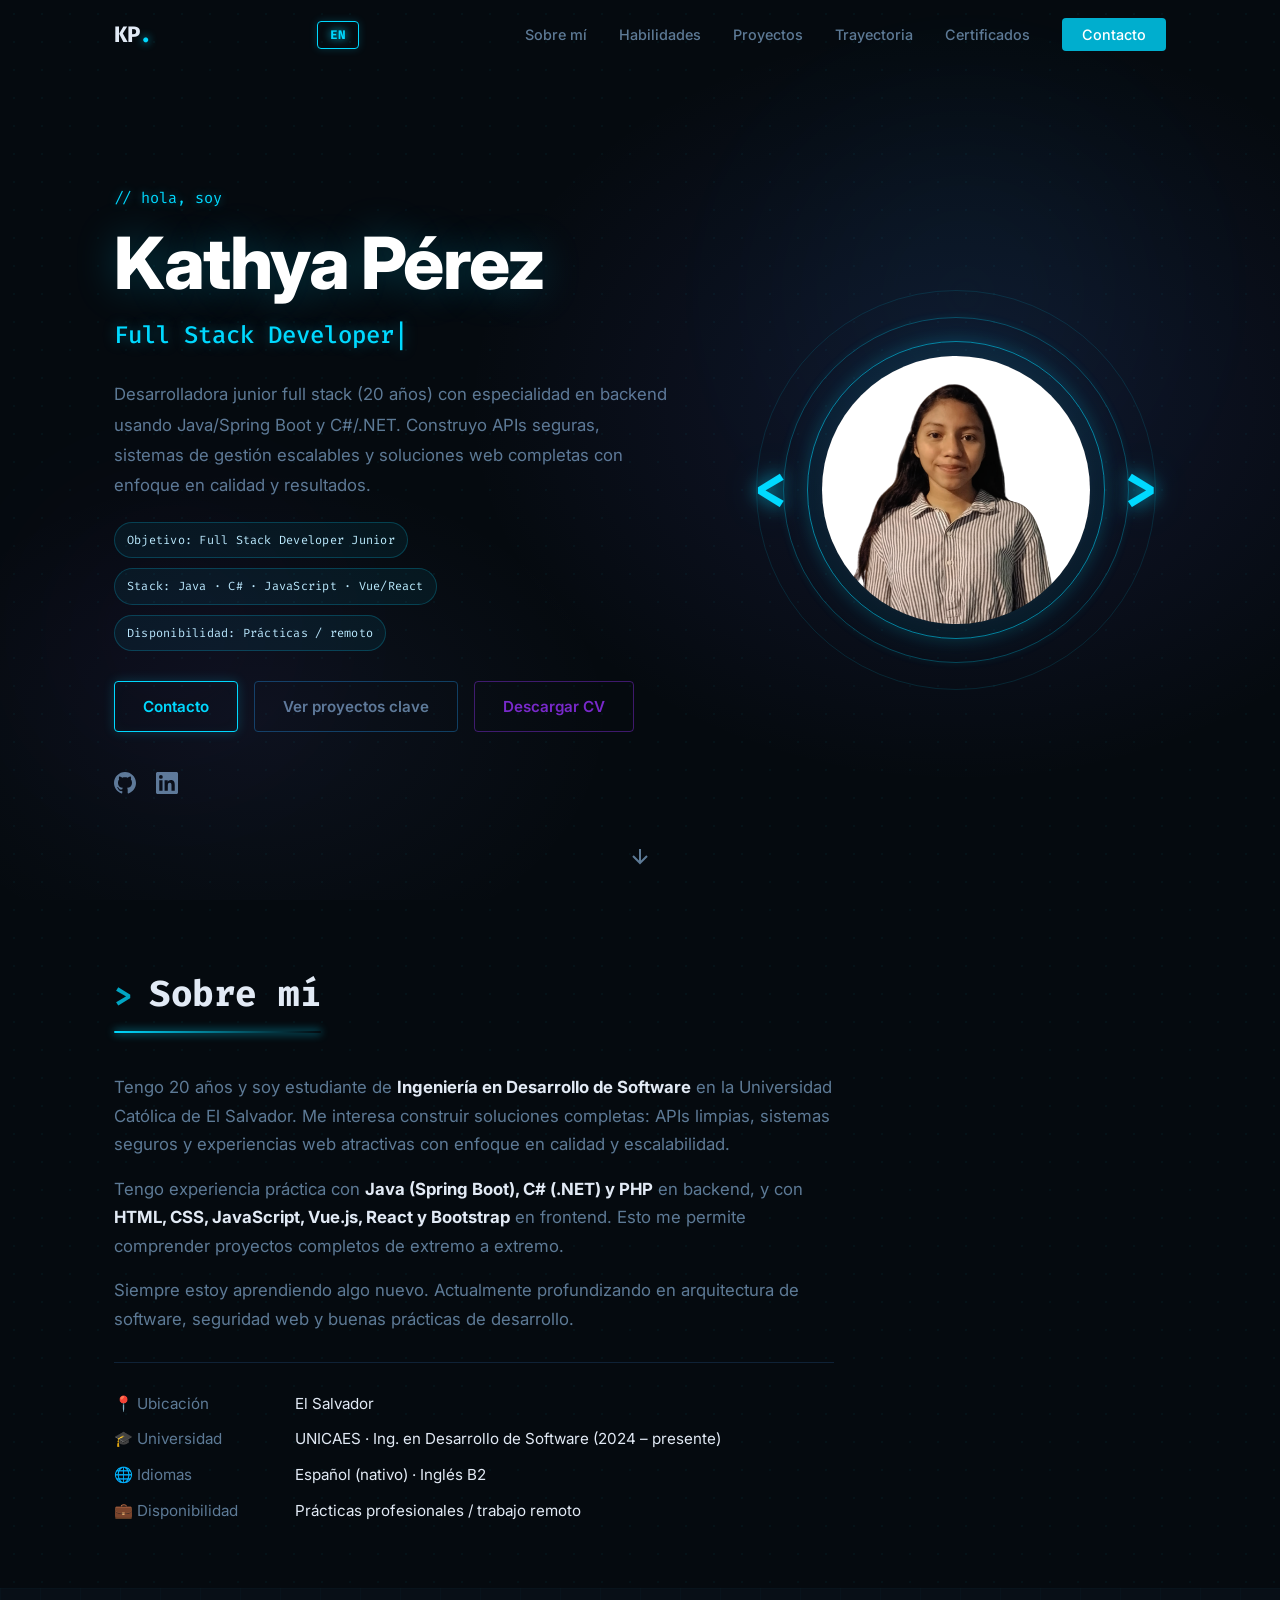
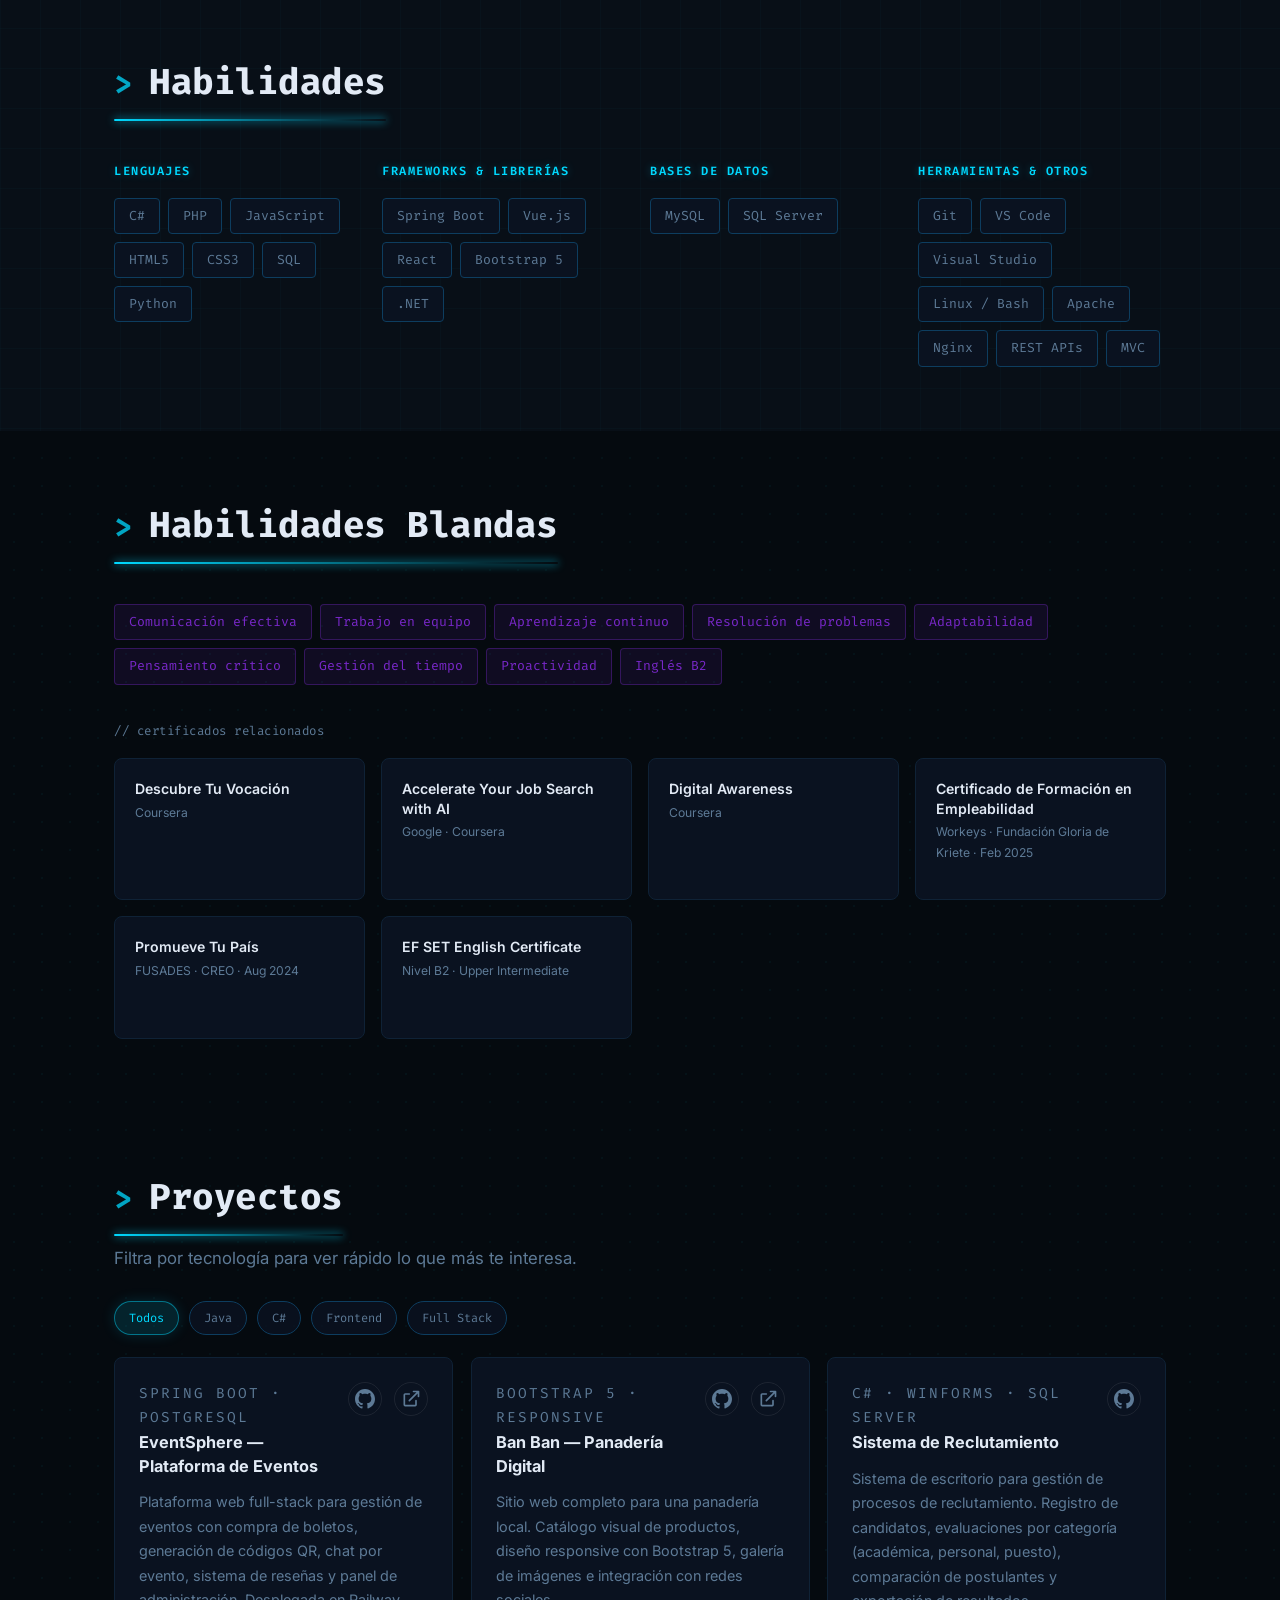
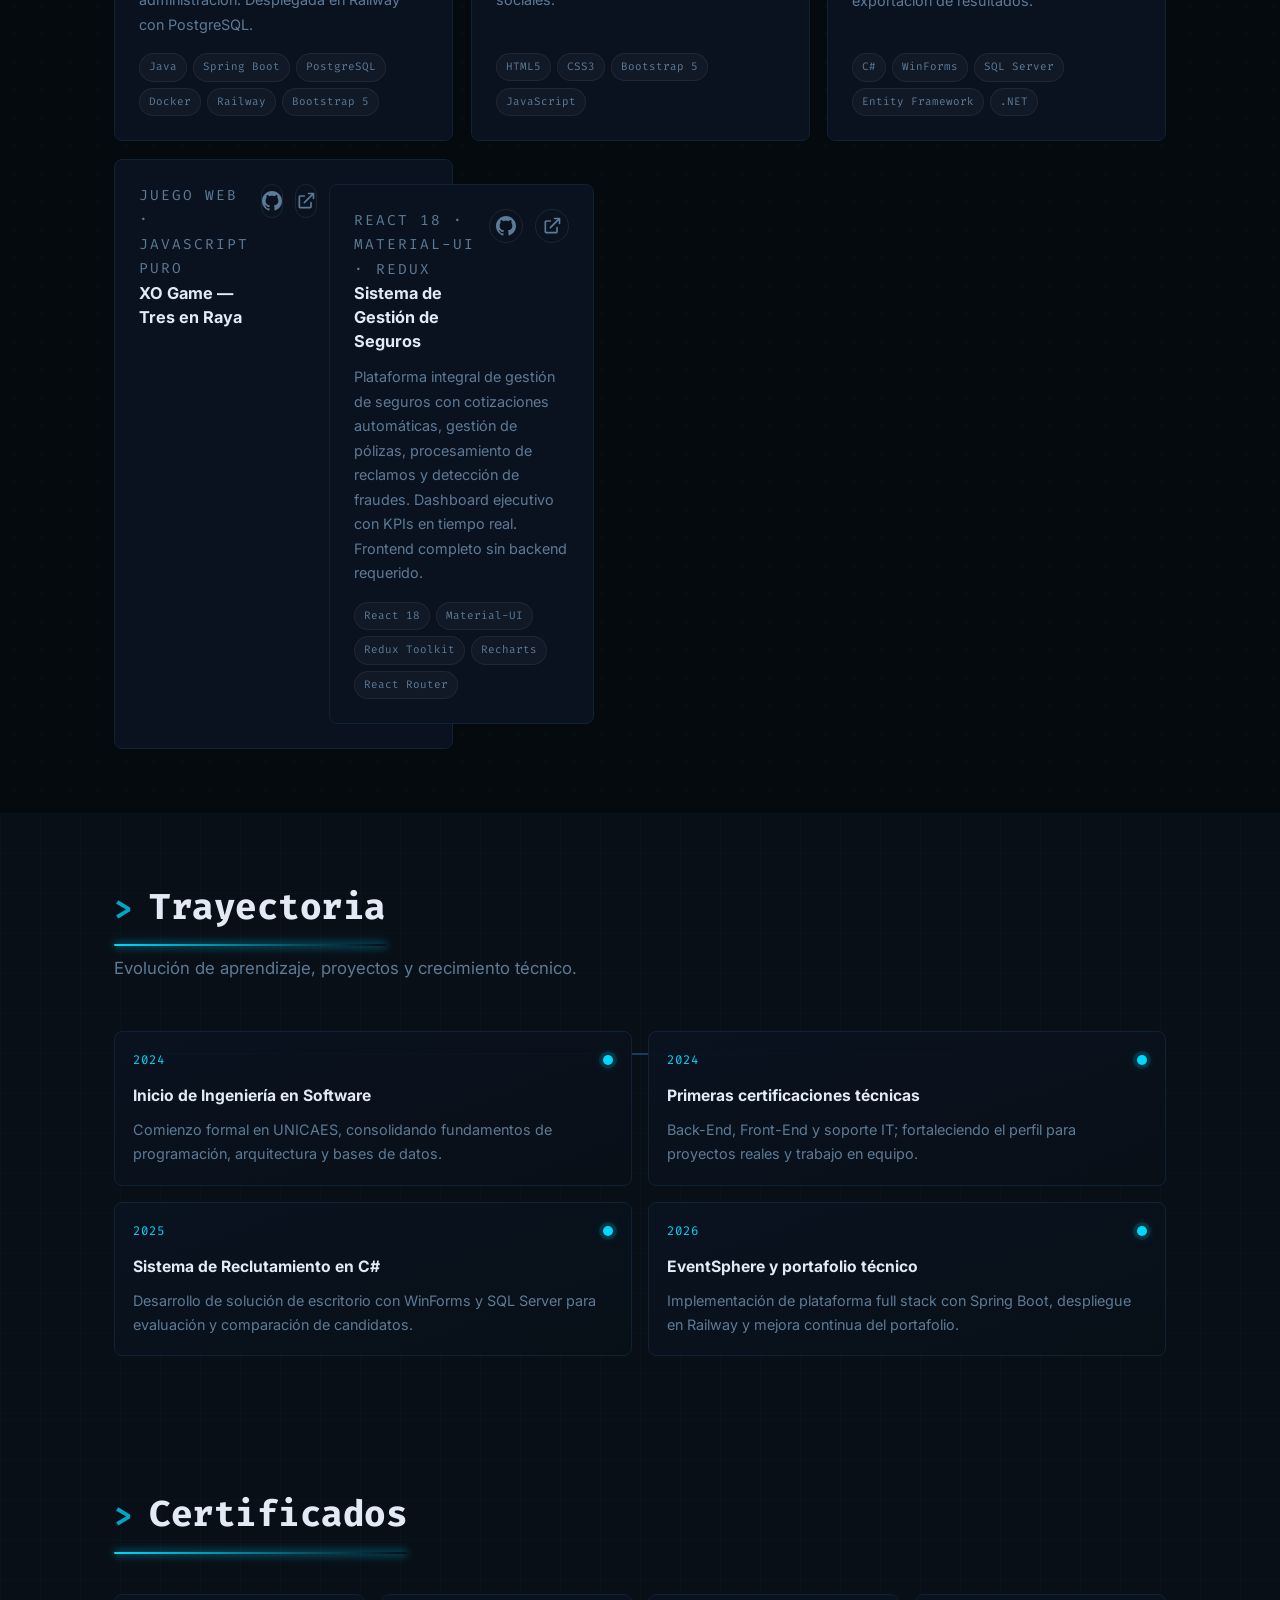
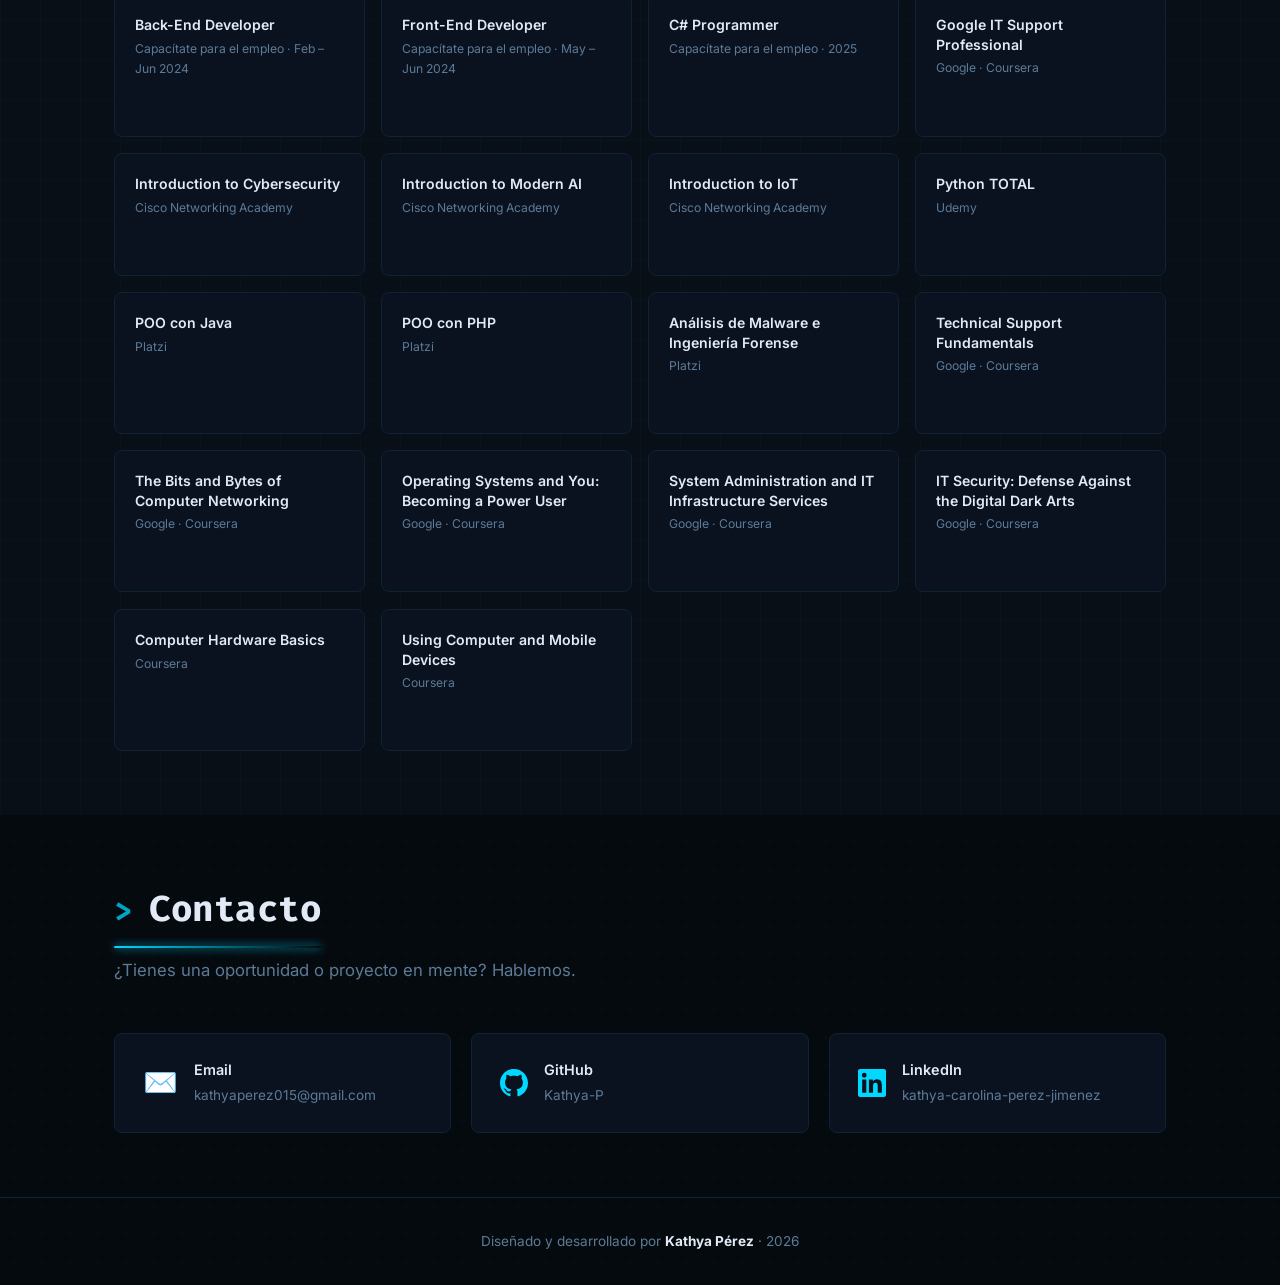
==== index.html @ 86c356f1 "xp" ====
<!DOCTYPE html>
<html lang="es">
<head>
  <meta charset="UTF-8" />
  <meta name="viewport" content="width=device-width, initial-scale=1.0" />
  <title>Kathya Pérez | Dev Student</title>
  <meta name="description" content="Portfolio de Kathya Pérez — Estudiante de Ingeniería en Desarrollo de Software y Backend Developer en El Salvador." />
  <link rel="preconnect" href="https://fonts.googleapis.com" />
  <link rel="preconnect" href="https://fonts.gstatic.com" crossorigin />
  <link href="https://fonts.googleapis.com/css2?family=Inter:wght@300;400;500;600;700;800&family=Fira+Code:wght@400;500&display=swap" rel="stylesheet" />
  <link rel="stylesheet" href="styles.css" />
</head>
<body>

  <!-- ===== NAV ===== -->
  <nav class="nav" id="nav">
    <div class="nav-container">
      <a href="#inicio" class="nav-logo">KP<span>.</span></a>
      <div class="nav-right">
        <button class="lang-toggle" id="langToggle" title="Switch language">EN</button>
        <button class="nav-toggle" id="navToggle" aria-label="Abrir menú">
          <span></span><span></span><span></span>
        </button>
      </div>
      <ul class="nav-links" id="navLinks">
        <li><a href="#sobre-mi"     data-i18n="nav-about">Sobre mí</a></li>
        <li><a href="#habilidades"  data-i18n="nav-skills">Habilidades</a></li>
        <li><a href="#proyectos"    data-i18n="nav-projects">Proyectos</a></li>
        <li><a href="#trayectoria"  data-i18n="nav-timeline">Trayectoria</a></li>
        <li><a href="#certificados" data-i18n="nav-certs">Certificados</a></li>
        <li><a href="#contacto" class="nav-cta" data-i18n="nav-contact">Contacto</a></li>
      </ul>
    </div>
  </nav>

  <!-- ===== HERO ===== -->
  <section class="hero" id="inicio">
    <div class="hero-bg"></div>
    <div class="container">
      <div class="hero-wrapper">

        <!-- TEXT -->
        <div class="hero-content">
          <p class="hero-greeting" data-i18n="greeting">// hola, soy</p>
          <h1 class="hero-name" data-text="Kathya Pérez">Kathya Pérez</h1>
          <h2 class="hero-role">Full Stack Developer<span class="cursor">|</span></h2>
          <p class="hero-description" data-i18n="hero-desc">
            Desarrolladora junior full stack (20 años) con especialidad en backend usando Java/Spring Boot y C#/.NET. Construyo APIs seguras, sistemas de gestión escalables y soluciones web completas con enfoque en calidad y resultados.
          </p>

          <div class="hero-highlights reveal" data-dir="left">
            <span class="hero-pill" data-i18n="hero-pill-role">Objetivo: Full Stack Developer Junior</span>
            <span class="hero-pill" data-i18n="hero-pill-stack">Stack: Java · C# · JavaScript · Vue/React</span>
            <span class="hero-pill" data-i18n="hero-pill-availability">Disponibilidad: Prácticas / remoto</span>
          </div>

          <div class="hero-actions">
            <a href="#contacto"  class="btn btn-primary" data-i18n="hero-btn1">Contacto</a>
            <a href="#proyectos" class="btn btn-outline"  data-i18n="hero-btn2">Ver proyectos clave</a>
            <a href="cv.pdf" class="btn btn-cv" download data-i18n="hero-btn-cv">Descargar CV</a>
          </div>
          <div class="hero-social">
            <a href="https://github.com/Kathya-P" target="_blank" rel="noopener" aria-label="GitHub">
              <svg xmlns="http://www.w3.org/2000/svg" viewBox="0 0 24 24" fill="currentColor">
                <path d="M12 0C5.37 0 0 5.37 0 12c0 5.3 3.438 9.8 8.205 11.385.6.113.82-.258.82-.577 0-.285-.01-1.04-.015-2.04-3.338.724-4.042-1.61-4.042-1.61-.546-1.387-1.332-1.756-1.332-1.756-1.09-.745.083-.729.083-.729 1.205.084 1.838 1.236 1.838 1.236 1.07 1.835 2.807 1.305 3.492.998.108-.776.418-1.305.762-1.605-2.665-.3-5.466-1.332-5.466-5.93 0-1.31.465-2.38 1.235-3.22-.135-.303-.54-1.523.105-3.176 0 0 1.005-.322 3.3 1.23.96-.267 1.98-.399 3-.405 1.02.006 2.04.138 3 .405 2.28-1.552 3.285-1.23 3.285-1.23.645 1.653.24 2.873.12 3.176.765.84 1.23 1.91 1.23 3.22 0 4.61-2.805 5.625-5.475 5.92.42.36.81 1.096.81 2.22 0 1.606-.015 2.896-.015 3.286 0 .315.21.69.825.57C20.565 21.795 24 17.295 24 12c0-6.63-5.37-12-12-12z"/>
              </svg>
            </a>
            <a href="https://www.linkedin.com/in/kathya-carolina-perez-jimenez" target="_blank" rel="noopener" aria-label="LinkedIn">
              <svg xmlns="http://www.w3.org/2000/svg" viewBox="0 0 24 24" fill="currentColor">
                <path d="M20.447 20.452h-3.554v-5.569c0-1.328-.027-3.037-1.852-3.037-1.853 0-2.136 1.445-2.136 2.939v5.667H9.351V9h3.414v1.561h.046c.477-.9 1.637-1.85 3.37-1.85 3.601 0 4.267 2.37 4.267 5.455v6.286zM5.337 7.433a2.062 2.062 0 01-2.063-2.065 2.064 2.064 0 112.063 2.065zm1.782 13.019H3.555V9h3.564v11.452zM22.225 0H1.771C.792 0 0 .774 0 1.729v20.542C0 23.227.792 24 1.771 24h20.451C23.2 24 24 23.227 24 22.271V1.729C24 .774 23.2 0 22.222 0h.003z"/>
              </svg>
            </a>
          </div>
        </div>

        <!-- FOTO -->
        <div class="hero-photo-wrapper">
          <div class="photo-frame">
            <div class="photo-ring photo-ring--3"></div>
            <div class="photo-ring photo-ring--2"></div>
            <div class="photo-ring photo-ring--1"></div>
            <span class="photo-bracket photo-bracket--left">&lt;</span>
            <span class="photo-bracket photo-bracket--right">&gt;</span>
            <img src="foto.png" alt="Kathya Pérez" class="hero-photo" />
          </div>
        </div>

      </div>
    </div>
    <div class="hero-scroll">
      <a href="#sobre-mi" aria-label="Ir a Sobre mí">
        <svg xmlns="http://www.w3.org/2000/svg" width="24" height="24" viewBox="0 0 24 24" fill="none" stroke="currentColor" stroke-width="2"><path d="M12 5v14M5 12l7 7 7-7"/></svg>
      </a>
    </div>
  </section>

  <!-- ===== SOBRE MÍ ===== -->
  <section class="section" id="sobre-mi">
    <div class="container">
      <h2 class="section-title" data-i18n="about-title">Sobre mí</h2>
      <div class="about-grid">
        <div class="about-text reveal">
          <p data-i18n="about-p1">Tengo 20 años y soy estudiante de <strong>Ingeniería en Desarrollo de Software</strong> en la Universidad Católica de El Salvador. Me interesa construir soluciones completas: APIs limpias, sistemas seguros y experiencias web atractivas con enfoque en calidad y escalabilidad.</p>
          <p data-i18n="about-p2">Tengo experiencia práctica con <strong>Java (Spring Boot), C# (.NET) y PHP</strong> en backend, y con <strong>HTML, CSS, JavaScript, Vue.js, React y Bootstrap</strong> en frontend. Esto me permite comprender proyectos completos de extremo a extremo.</p>
          <p data-i18n="about-p3">Siempre estoy aprendiendo algo nuevo. Actualmente profundizando en arquitectura de software, seguridad web y buenas prácticas de desarrollo.</p>
          <div class="about-info">
            <div class="about-info-item">
              <span class="label" data-i18n="label-location">📍 Ubicación</span>
              <span data-i18n="val-location">El Salvador</span>
            </div>
            <div class="about-info-item">
              <span class="label" data-i18n="label-uni">🎓 Universidad</span>
              <span data-i18n="val-uni">UNICAES · Ing. en Desarrollo de Software (2024 – presente)</span>
            </div>
            <div class="about-info-item">
              <span class="label" data-i18n="label-langs">🌐 Idiomas</span>
              <span data-i18n="val-langs">Español (nativo) · Inglés B2</span>
            </div>
            <div class="about-info-item">
              <span class="label" data-i18n="label-avail">💼 Disponibilidad</span>
              <span data-i18n="val-avail">Prácticas profesionales / trabajo remoto</span>
            </div>
          </div>
        </div>
      </div>
    </div>
  </section>

  <!-- ===== HABILIDADES ===== -->
  <section class="section section-alt" id="habilidades">
    <div class="container">
      <h2 class="section-title" data-i18n="skills-title">Habilidades</h2>
      <div class="skills-grid">
        <div class="skill-category reveal">
          <h3 data-i18n="skill-cat-langs">Lenguajes</h3>
          <div class="skill-tags">
            <span class="tag">C#</span><span class="tag">PHP</span><span class="tag">JavaScript</span>
            <span class="tag">HTML5</span><span class="tag">CSS3</span><span class="tag">SQL</span>
            <span class="tag">Python</span>
          </div>
        </div>
        <div class="skill-category reveal">
          <h3 data-i18n="skill-cat-fw">Frameworks &amp; Librerías</h3>
          <div class="skill-tags">
            <span class="tag">Spring Boot</span><span class="tag">Vue.js</span>
            <span class="tag">React</span><span class="tag">Bootstrap 5</span>
            <span class="tag">.NET</span>
          </div>
        </div>
        <div class="skill-category reveal">
          <h3 data-i18n="skill-cat-db">Bases de Datos</h3>
          <div class="skill-tags">
            <span class="tag">MySQL</span><span class="tag">SQL Server</span>
          </div>
        </div>
        <div class="skill-category reveal">
          <h3 data-i18n="skill-cat-tools">Herramientas &amp; Otros</h3>
          <div class="skill-tags">
            <span class="tag">Git</span><span class="tag">VS Code</span>
            <span class="tag">Visual Studio</span><span class="tag">Linux / Bash</span>
            <span class="tag">Apache</span><span class="tag">Nginx</span>
            <span class="tag">REST APIs</span><span class="tag">MVC</span>
          </div>
        </div>
      </div>
    </div>
  </section>

  <!-- ===== HABILIDADES BLANDAS ===== -->
  <section class="section" id="soft-skills">
    <div class="container">
      <h2 class="section-title" data-i18n="soft-title">Habilidades Blandas</h2>
      <div class="skill-tags soft-skill-tags reveal">
        <span class="tag tag--soft" data-i18n="soft-communication">Comunicación efectiva</span>
        <span class="tag tag--soft" data-i18n="soft-teamwork">Trabajo en equipo</span>
        <span class="tag tag--soft" data-i18n="soft-learning">Aprendizaje continuo</span>
        <span class="tag tag--soft" data-i18n="soft-problem">Resolución de problemas</span>
        <span class="tag tag--soft" data-i18n="soft-adapt">Adaptabilidad</span>
        <span class="tag tag--soft" data-i18n="soft-critical">Pensamiento crítico</span>
        <span class="tag tag--soft" data-i18n="soft-time">Gestión del tiempo</span>
        <span class="tag tag--soft" data-i18n="soft-proactive">Proactividad</span>
        <span class="tag tag--soft">Inglés B2</span>
      </div>
      <p class="soft-certs-label reveal" data-i18n="soft-certs-label">// certificados relacionados</p>
      <div class="certs-grid">

        <a href="certs/descubre.pdf" class="cert-card reveal" target="_blank" rel="noopener">
          <div class="cert-img-wrap">
            <img src="img/cert-descubre.jpg" alt="Descubre Tu Vocación" class="cert-img">
          </div>
          <div class="cert-info">
            <h3>Descubre Tu Vocación</h3>
            <p>Coursera</p>
            <span class="cert-link-badge" data-i18n="view-cert">Ver certificado →</span>
          </div>
        </a>

        <a href="https://www.coursera.org/account/accomplishments/verify/4PL1TBZNZGLO" class="cert-card reveal" target="_blank" rel="noopener">
          <div class="cert-img-wrap">
            <img src="img/cert-job-search-ai.jpg" alt="Accelerate Your Job Search with AI" class="cert-img">
          </div>
          <div class="cert-info">
            <h3>Accelerate Your Job Search with AI</h3>
            <p>Google · Coursera</p>
            <span class="cert-link-badge" data-i18n="view-cert">Ver certificado →</span>
          </div>
        </a>

        <a href="https://www.credly.com/badges/9b963113-bdc3-4a49-ac10-0d9849f26f1e/public_url" class="cert-card reveal" target="_blank" rel="noopener">
          <div class="cert-img-wrap">
            <img src="img/cert-digital-aware.jpg" alt="Digital Awareness" class="cert-img">
          </div>
          <div class="cert-info">
            <h3>Digital Awareness</h3>
            <p>Coursera</p>
            <span class="cert-link-badge" data-i18n="view-cert">Ver certificado →</span>
          </div>
        </a>

        <div class="cert-card reveal">
          <div class="cert-img-wrap">
            <img src="img/cert-workeys.jpeg" alt="Certificado de Formación en Empleabilidad" class="cert-img">
          </div>
          <div class="cert-info">
            <h3>Certificado de Formación en Empleabilidad</h3>
            <p>Workeys · Fundación Gloria de Kriete · Feb 2025</p>
          </div>
        </div>
        <div class="cert-card reveal">
          <div class="cert-img-wrap">
            <img src="img/promueve-tu-pais.jpeg" alt="Promueve Tu País" class="cert-img">
          </div>
          <div class="cert-info">
            <h3>Promueve Tu País</h3>
            <p>FUSADES · CREO · Aug 2024</p>
          </div>
        </div>

        <a href="https://cert.efset.org/kKWaku" class="cert-card reveal" target="_blank" rel="noopener">
          <div class="cert-img-wrap">
            <img src="img/cert-english.jpg" alt="EF SET English" class="cert-img">
          </div>
          <div class="cert-info">
            <h3>EF SET English Certificate</h3>
            <p data-i18n="cert-english-level">Nivel B2 · Upper Intermediate</p>
            <span class="cert-link-badge" data-i18n="view-cert">Ver certificado →</span>
          </div>
        </a>
      </div>
    </div>
  </section>

  <!-- ===== PROYECTOS ===== -->
  <section class="section" id="proyectos">
    <div class="container">
      <h2 class="section-title" data-i18n="projects-title">Proyectos</h2>
      <p class="section-subtitle" data-i18n="projects-subtitle">Filtra por tecnología para ver rápido lo que más te interesa.</p>

      <div class="project-filters reveal" role="group" aria-label="Filtrar proyectos por tecnología">
        <button class="filter-chip is-active" data-filter="all" data-i18n="filter-all">Todos</button>
        <button class="filter-chip" data-filter="java" data-i18n="filter-java">Java</button>
        <button class="filter-chip" data-filter="csharp" data-i18n="filter-csharp">C#</button>
        <button class="filter-chip" data-filter="frontend" data-i18n="filter-frontend">Frontend</button>
        <button class="filter-chip" data-filter="fullstack" data-i18n="filter-fullstack">Full Stack</button>
      </div>

      <div class="projects-grid">

        <article class="project-card reveal" data-tech="java backend fullstack">
          <div class="project-header">
            <div>
              <p class="project-kicker">Spring Boot · PostgreSQL</p>
              <h3 data-i18n="proj-eventsphere-title">EventSphere — Plataforma de Eventos</h3>
            </div>
            <div class="project-links">
              <a href="https://github.com/Kathya-P/eventspheree" target="_blank" rel="noopener" aria-label="GitHub">
                <svg xmlns="http://www.w3.org/2000/svg" viewBox="0 0 24 24" fill="currentColor" width="20" height="20"><path d="M12 0C5.37 0 0 5.37 0 12c0 5.3 3.438 9.8 8.205 11.385.6.113.82-.258.82-.577 0-.285-.01-1.04-.015-2.04-3.338.724-4.042-1.61-4.042-1.61-.546-1.387-1.332-1.756-1.332-1.756-1.09-.745.083-.729.083-.729 1.205.084 1.838 1.236 1.838 1.236 1.07 1.835 2.807 1.305 3.492.998.108-.776.418-1.305.762-1.605-2.665-.3-5.466-1.332-5.466-5.93 0-1.31.465-2.38 1.235-3.22-.135-.303-.54-1.523.105-3.176 0 0 1.005-.322 3.3 1.23.96-.267 1.98-.399 3-.405 1.02.006 2.04.138 3 .405 2.28-1.552 3.285-1.23 3.285-1.23.645 1.653.24 2.873.12 3.176.765.84 1.23 1.91 1.23 3.22 0 4.61-2.805 5.625-5.475 5.92.42.36.81 1.096.81 2.22 0 1.606-.015 2.896-.015 3.286 0 .315.21.69.825.57C20.565 21.795 24 17.295 24 12c0-6.63-5.37-12-12-12z"/></svg>
              </a>
              <a href="https://eventspheree-production.up.railway.app/eventsphere" target="_blank" rel="noopener" aria-label="Demo">
                <svg xmlns="http://www.w3.org/2000/svg" viewBox="0 0 24 24" fill="currentColor" width="20" height="20"><path d="M14 3a1 1 0 0 1 1-1h6a1 1 0 0 1 1 1v6a1 1 0 1 1-2 0V5.414l-9.293 9.293a1 1 0 0 1-1.414-1.414L18.586 4H15a1 1 0 0 1-1-1zM3 7a2 2 0 0 1 2-2h5a1 1 0 1 1 0 2H5v12h12v-5a1 1 0 1 1 2 0v5a2 2 0 0 1-2 2H5a2 2 0 0 1-2-2V7z"/></svg>
              </a>
            </div>
          </div>
          <p data-i18n="proj-eventsphere-desc">Plataforma web full-stack para gestión de eventos con compra de boletos, generación de códigos QR, chat por evento, sistema de reseñas y panel de administración. Desplegada en Railway con PostgreSQL.</p>
          <div class="project-tags">
            <span>Java</span><span>Spring Boot</span><span>PostgreSQL</span><span>Docker</span><span>Railway</span><span>Bootstrap 5</span>
          </div>
        </article>


        <article class="project-card reveal" data-tech="frontend html css javascript">
          <div class="project-header">
            <div>
              <p class="project-kicker">Bootstrap 5 · Responsive</p>
              <h3 data-i18n="proj-banban-title">Ban Ban — Panadería Digital</h3>
            </div>
            <div class="project-links">
              <a href="https://github.com/Kathya-P/portafolio_kathyaperez/tree/main/projects/banban" target="_blank" rel="noopener" aria-label="GitHub">
                <svg xmlns="http://www.w3.org/2000/svg" viewBox="0 0 24 24" fill="currentColor" width="20" height="20"><path d="M12 0C5.37 0 0 5.37 0 12c0 5.3 3.438 9.8 8.205 11.385.6.113.82-.258.82-.577 0-.285-.01-1.04-.015-2.04-3.338.724-4.042-1.61-4.042-1.61-.546-1.387-1.332-1.756-1.332-1.756-1.09-.745.083-.729.083-.729 1.205.084 1.838 1.236 1.838 1.236 1.07 1.835 2.807 1.305 3.492.998.108-.776.418-1.305.762-1.605-2.665-.3-5.466-1.332-5.466-5.93 0-1.31.465-2.38 1.235-3.22-.135-.303-.54-1.523.105-3.176 0 0 1.005-.322 3.3 1.23.96-.267 1.98-.399 3-.405 1.02.006 2.04.138 3 .405 2.28-1.552 3.285-1.23 3.285-1.23.645 1.653.24 2.873.12 3.176.765.84 1.23 1.91 1.23 3.22 0 4.61-2.805 5.625-5.475 5.92.42.36.81 1.096.81 2.22 0 1.606-.015 2.896-.015 3.286 0 .315.21.69.825.57C20.565 21.795 24 17.295 24 12c0-6.63-5.37-12-12-12z"/></svg>
              </a>
              <a href="projects/banban/index.html" target="_blank" rel="noopener" aria-label="Demo">
                <svg xmlns="http://www.w3.org/2000/svg" viewBox="0 0 24 24" fill="currentColor" width="20" height="20"><path d="M14 3a1 1 0 0 1 1-1h6a1 1 0 0 1 1 1v6a1 1 0 1 1-2 0V5.414l-9.293 9.293a1 1 0 0 1-1.414-1.414L18.586 4H15a1 1 0 0 1-1-1zM3 7a2 2 0 0 1 2-2h5a1 1 0 1 1 0 2H5v12h12v-5a1 1 0 1 1 2 0v5a2 2 0 0 1-2 2H5a2 2 0 0 1-2-2V7z"/></svg>
              </a>
            </div>
          </div>
          <p data-i18n="proj-banban-desc">Sitio web completo para una panadería local. Catálogo visual de productos, diseño responsive con Bootstrap 5, galería de imágenes e integración con redes sociales.</p>
          <div class="project-tags">
            <span>HTML5</span><span>CSS3</span><span>Bootstrap 5</span><span>JavaScript</span>
          </div>
        </article>


        <article class="project-card reveal" data-tech="csharp backend desktop dotnet sqlserver">
          <div class="project-header">
            <div>
              <p class="project-kicker">C# · WinForms · SQL Server</p>
              <h3 data-i18n="proj-reclut-title">Sistema de Reclutamiento</h3>
            </div>
            <div class="project-links">
              <a href="https://github.com/Kathya-P/Sistema-de-Reclutamiento-C-" target="_blank" rel="noopener" aria-label="GitHub">
                <svg xmlns="http://www.w3.org/2000/svg" viewBox="0 0 24 24" fill="currentColor" width="20" height="20"><path d="M12 0C5.37 0 0 5.37 0 12c0 5.3 3.438 9.8 8.205 11.385.6.113.82-.258.82-.577 0-.285-.01-1.04-.015-2.04-3.338.724-4.042-1.61-4.042-1.61-.546-1.387-1.332-1.756-1.332-1.756-1.09-.745.083-.729.083-.729 1.205.084 1.838 1.236 1.838 1.236 1.07 1.835 2.807 1.305 3.492.998.108-.776.418-1.305.762-1.605-2.665-.3-5.466-1.332-5.466-5.93 0-1.31.465-2.38 1.235-3.22-.135-.303-.54-1.523.105-3.176 0 0 1.005-.322 3.3 1.23.96-.267 1.98-.399 3-.405 1.02.006 2.04.138 3 .405 2.28-1.552 3.285-1.23 3.285-1.23.645 1.653.24 2.873.12 3.176.765.84 1.23 1.91 1.23 3.22 0 4.61-2.805 5.625-5.475 5.92.42.36.81 1.096.81 2.22 0 1.606-.015 2.896-.015 3.286 0 .315.21.69.825.57C20.565 21.795 24 17.295 24 12c0-6.63-5.37-12-12-12z"/></svg>
              </a>
            </div>
          </div>
          <p data-i18n="proj-reclut-desc">Sistema de escritorio para gestión de procesos de reclutamiento. Registro de candidatos, evaluaciones por categoría (académica, personal, puesto), comparación de postulantes y exportación de resultados.</p>
          <div class="project-tags">
            <span>C#</span><span>WinForms</span><span>SQL Server</span><span>Entity Framework</span><span>.NET</span>
          </div>
        </article>

        <article class="project-card reveal" data-tech="frontend javascript game html css">
          <div class="project-header">
            <div>
              <p class="project-kicker">Juego web · JavaScript puro</p>
              <h3 data-i18n="proj-xo-title">XO Game — Tres en Raya</h3>
            </div>
            <div class="project-links">
              <a href="https://github.com/Kathya-P/portafolio_kathyaperez/tree/main/projects/xo" target="_blank" rel="noopener" aria-label="GitHub">
                <svg xmlns="http://www.w3.org/2000/svg" viewBox="0 0 24 24" fill="currentColor" width="20" height="20"><path d="M12 0C5.37 0 0 5.37 0 12c0 5.3 3.438 9.8 8.205 11.385.6.113.82-.258.82-.577 0-.285-.01-1.04-.015-2.04-3.338.724-4.042-1.61-4.042-1.61-.546-1.387-1.332-1.756-1.332-1.756-1.09-.745.083-.729.083-.729 1.205.084 1.838 1.236 1.838 1.236 1.07 1.835 2.807 1.305 3.492.998.108-.776.418-1.305.762-1.605-2.665-.3-5.466-1.332-5.466-5.93 0-1.31.465-2.38 1.235-3.22-.135-.303-.54-1.523.105-3.176 0 0 1.005-.322 3.3 1.23.96-.267 1.98-.399 3-.405 1.02.006 2.04.138 3 .405 2.28-1.552 3.285-1.23 3.285-1.23.645 1.653.24 2.873.12 3.176.765.84 1.23 1.91 1.23 3.22 0 4.61-2.805 5.625-5.475 5.92.42.36.81 1.096.81 2.22 0 1.606-.015 2.896-.015 3.286 0 .315.21.69.825.57C20.565 21.795 24 17.295 24 12c0-6.63-5.37-12-12-12z"/></svg>
              </a>
              <a href="projects/banban/XO/XO/XO.html" target="_blank" rel="noopener" aria-label="Demo">
                <svg xmlns="http://www.w3.org/2000/svg" viewBox="0 0 24 24" fill="currentColor" width="20" height="20"><path d="M14 3a1 1 0 0 1 1-1h6a1 1 0 0 1 1 1v6a1 1 0 1 1-2 0V5.414l-9.293 9.293a1 1 0 0 1-1.414-1.414L18.586 4H15a1 1 0 0 1-1-1zM3 7a2 2 0 0 1 2-2h5a1 1 0 1 1 0 2H5v12h12v-5a1 1 0 1 1 2 0v5a2 2 0 0 1-2 2H5a2 2 0 0 1-2-2V7z"/></svg>
              </a>

        <article class="project-card reveal" data-tech="fullstack react dashboard analytics">
          <div class="project-header">
            <div>
              <p class="project-kicker">React 18 · Material-UI · Redux</p>
              <h3 data-i18n="proj-seguros-title">Sistema de Gestión de Seguros</h3>
            </div>
            <div class="project-links">
              <a href="https://github.com/Kathya-P/Sistema-de-Gestion-de-Seguros" target="_blank" rel="noopener" aria-label="GitHub">
                <svg xmlns="http://www.w3.org/2000/svg" viewBox="0 0 24 24" fill="currentColor" width="20" height="20"><path d="M12 0C5.37 0 0 5.37 0 12c0 5.3 3.438 9.8 8.205 11.385.6.113.82-.258.82-.577 0-.285-.01-1.04-.015-2.04-3.338.724-4.042-1.61-4.042-1.61-.546-1.387-1.332-1.756-1.332-1.756-1.09-.745.083-.729.083-.729 1.205.084 1.838 1.236 1.838 1.236 1.07 1.835 2.807 1.305 3.492.998.108-.776.418-1.305.762-1.605-2.665-.3-5.466-1.332-5.466-5.93 0-1.31.465-2.38 1.235-3.22-.135-.303-.54-1.523.105-3.176 0 0 1.005-.322 3.3 1.23.96-.267 1.98-.399 3-.405 1.02.006 2.04.138 3 .405 2.28-1.552 3.285-1.23 3.285-1.23.645 1.653.24 2.873.12 3.176.765.84 1.23 1.91 1.23 3.22 0 4.61-2.805 5.625-5.475 5.92.42.36.81 1.096.81 2.22 0 1.606-.015 2.896-.015 3.286 0 .315.21.69.825.57C20.565 21.795 24 17.295 24 12c0-6.63-5.37-12-12-12z"/></svg>
              </a>
              <a href="https://kathya-p.github.io/Sistema-de-Gestion-de-Seguros/" target="_blank" rel="noopener" aria-label="Demo">
                <svg xmlns="http://www.w3.org/2000/svg" viewBox="0 0 24 24" fill="currentColor" width="20" height="20"><path d="M14 3a1 1 0 0 1 1-1h6a1 1 0 0 1 1 1v6a1 1 0 1 1-2 0V5.414l-9.293 9.293a1 1 0 0 1-1.414-1.414L18.586 4H15a1 1 0 0 1-1-1zM3 7a2 2 0 0 1 2-2h5a1 1 0 1 1 0 2H5v12h12v-5a1 1 0 1 1 2 0v5a2 2 0 0 1-2 2H5a2 2 0 0 1-2-2V7z"/></svg>
              </a>
            </div>
          </div>
          <p data-i18n="proj-seguros-desc">Plataforma integral de gestión de seguros con cotizaciones automáticas, gestión de pólizas, procesamiento de reclamos y detección de fraudes. Dashboard ejecutivo con KPIs en tiempo real. Frontend completo sin backend requerido.</p>
          <div class="project-tags">
            <span>React 18</span><span>Material-UI</span><span>Redux Toolkit</span><span>Recharts</span><span>React Router</span>
          </div>
        </article>

      </div>
      <p class="projects-empty" id="projectsEmpty" data-i18n="projects-empty">No hay proyectos para ese filtro por ahora.</p>
    </div>
  </section>

  <!-- ===== TRAYECTORIA ===== -->
  <section class="section section-alt" id="trayectoria">
    <div class="container">
      <h2 class="section-title" data-i18n="timeline-title">Trayectoria</h2>
      <p class="section-subtitle" data-i18n="timeline-subtitle">Evolución de aprendizaje, proyectos y crecimiento técnico.</p>

      <div class="timeline-roadmap">
        <article class="timeline-step reveal" data-dir="left">
          <div class="timeline-step-head">
            <span class="timeline-step-year">2024</span>
            <span class="timeline-step-dot" aria-hidden="true"></span>
          </div>
          <h3 data-i18n="timeline-1-title">Inicio de Ingeniería en Software</h3>
          <p data-i18n="timeline-1-desc">Comienzo formal en UNICAES, consolidando fundamentos de programación, arquitectura y bases de datos.</p>
        </article>

        <article class="timeline-step reveal" data-dir="right">
          <div class="timeline-step-head">
            <span class="timeline-step-year">2024</span>
            <span class="timeline-step-dot" aria-hidden="true"></span>
          </div>
          <h3 data-i18n="timeline-2-title">Primeras certificaciones técnicas</h3>
          <p data-i18n="timeline-2-desc">Back-End, Front-End y soporte IT; fortaleciendo el perfil para proyectos reales y trabajo en equipo.</p>
        </article>

        <article class="timeline-step reveal" data-dir="left">
          <div class="timeline-step-head">
            <span class="timeline-step-year">2025</span>
            <span class="timeline-step-dot" aria-hidden="true"></span>
          </div>
          <h3 data-i18n="timeline-3-title">Sistema de Reclutamiento en C#</h3>
          <p data-i18n="timeline-3-desc">Desarrollo de solución de escritorio con WinForms y SQL Server para evaluación y comparación de candidatos.</p>
        </article>

        <article class="timeline-step reveal" data-dir="right">
          <div class="timeline-step-head">
            <span class="timeline-step-year">2026</span>
            <span class="timeline-step-dot" aria-hidden="true"></span>
          </div>
          <h3 data-i18n="timeline-4-title">EventSphere y portafolio técnico</h3>
          <p data-i18n="timeline-4-desc">Implementación de plataforma full stack con Spring Boot, despliegue en Railway y mejora continua del portafolio.</p>
        </article>
      </div>
    </div>
  </section>

  <!-- ===== CERTIFICADOS =====  -->
  <section class="section section-alt" id="certificados">
    <div class="container">
      <h2 class="section-title" data-i18n="certs-title">Certificados</h2>
      <div class="certs-grid">

        <a href="https://www.tuchance.org.sv/qr/47269454-f84f-4f4d-8404-eb3e3fd95158/cda368dd-68b0-4233-b048-8b4197caed93" class="cert-card reveal" target="_blank" rel="noopener">
          <div class="cert-img-wrap">
            <img src="img/cert-backend.jpg" alt="Back-End Developer" class="cert-img">
          </div>
          <div class="cert-info">
            <h3>Back-End Developer</h3>
            <p>Capacítate para el empleo · Feb – Jun 2024</p>
            <span class="cert-link-badge" data-i18n="view-cert">Ver certificado →</span>
          </div>
        </a>

        <a href="https://www.tuchance.org.sv/qr/47269454-f84f-4f4d-8404-eb3e3fd95158/662b3fd1-ce39-426d-b414-8f76044b330d" class="cert-card reveal" target="_blank" rel="noopener">
          <div class="cert-img-wrap">
            <img src="img/cert-frontend.jpg" alt="Front-End Developer" class="cert-img">
          </div>
          <div class="cert-info">
            <h3>Front-End Developer</h3>
            <p>Capacítate para el empleo · May – Jun 2024</p>
            <span class="cert-link-badge" data-i18n="view-cert">Ver certificado →</span>
          </div>
        </a>

        <a href="https://www.tuchance.org.sv/qr/47269454-f84f-4f4d-8404-eb3e3fd95158/6880edc1-5c24-4b26-b793-819fe3f18bf7" class="cert-card reveal" target="_blank" rel="noopener">
          <div class="cert-img-wrap">
            <img src="img/cert-csharp.jpg" alt="C# Programmer" class="cert-img">
          </div>
          <div class="cert-info">
            <h3>C# Programmer</h3>
            <p>Capacítate para el empleo · 2025</p>
            <span class="cert-link-badge" data-i18n="view-cert">Ver certificado →</span>
          </div>
        </a>

        <a href="https://coursera.org/verify/professional-cert/V9B53STR6554" class="cert-card reveal" target="_blank" rel="noopener">
          <div class="cert-img-wrap">
            <img src="img/cert-google.jpg" alt="Google IT Support" class="cert-img">
          </div>
          <div class="cert-info">
            <h3>Google IT Support Professional</h3>
            <p>Google · Coursera</p>
            <span class="cert-link-badge" data-i18n="view-cert">Ver certificado →</span>
          </div>
        </a>

        <a href="https://www.credly.com/badges/97d0fb49-1380-4d01-a69a-58da84b4f90e/public_url" class="cert-card reveal" target="_blank" rel="noopener">
          <div class="cert-img-wrap">
            <img src="img/cert-cisco.jpg" alt="Cisco Cybersecurity" class="cert-img">
          </div>
          <div class="cert-info">
            <h3>Introduction to Cybersecurity</h3>
            <p>Cisco Networking Academy</p>
            <span class="cert-link-badge" data-i18n="view-cert">Ver certificado →</span>
          </div>
        </a>

        <a href="https://www.credly.com/badges/62f945f1-5b94-40c6-917a-4e15823a435c/public_url" class="cert-card reveal" target="_blank" rel="noopener">
          <div class="cert-img-wrap">
            <img src="img/cert-cisco-ai.jpg" alt="Cisco AI" class="cert-img">
          </div>
          <div class="cert-info">
            <h3>Introduction to Modern AI</h3>
            <p>Cisco Networking Academy</p>
            <span class="cert-link-badge" data-i18n="view-cert">Ver certificado →</span>
          </div>
        </a>

        <a href="https://www.credly.com/badges/5ff377f7-be53-4b1d-96e9-be1a5a16df1a/public_url" class="cert-card reveal" target="_blank" rel="noopener">
          <div class="cert-img-wrap">
            <img src="img/cert-cisco-iot.jpg" alt="Cisco IoT" class="cert-img">
          </div>
          <div class="cert-info">
            <h3>Introduction to IoT</h3>
            <p>Cisco Networking Academy</p>
            <span class="cert-link-badge" data-i18n="view-cert">Ver certificado →</span>
          </div>
        </a>

        <a href="https://www.udemy.com/certificate/UC-08e6898d-fee6-473c-aadd-3d1a3a464718/" class="cert-card reveal" target="_blank" rel="noopener">
          <div class="cert-img-wrap">
            <img src="img/cert-python.jpg" alt="Python TOTAL" class="cert-img">
          </div>
          <div class="cert-info">
            <h3>Python TOTAL</h3>
            <p>Udemy</p>
            <span class="cert-link-badge" data-i18n="view-cert">Ver certificado →</span>
          </div>
        </a>

        <a href="https://platzi.com/p/kathya.jimenez/ruta/30056-ruta/diploma/detalle/" class="cert-card reveal" target="_blank" rel="noopener">
          <div class="cert-img-wrap">
            <img src="img/cert-poo-java.jpg" alt="POO con Java" class="cert-img">
          </div>
          <div class="cert-info">
            <h3>POO con Java</h3>
            <p>Platzi</p>
            <span class="cert-link-badge" data-i18n="view-cert">Ver certificado →</span>
          </div>
        </a>

        <a href="https://platzi.com/p/kathya.jimenez/curso/2034-course/diploma/detalle/" class="cert-card reveal" target="_blank" rel="noopener">
          <div class="cert-img-wrap">
            <img src="img/cert-poo-php.jpg" alt="POO con PHP" class="cert-img">
          </div>
          <div class="cert-info">
            <h3>POO con PHP</h3>
            <p>Platzi</p>
            <span class="cert-link-badge" data-i18n="view-cert">Ver certificado →</span>
          </div>
        </a>

        <a href="https://platzi.com/p/kathya.jimenez/ruta/31164-ruta/diploma/detalle/" class="cert-card reveal" target="_blank" rel="noopener">
          <div class="cert-img-wrap">
            <img src="img/cert-malware.jpg" alt="Análisis de Malware" class="cert-img">
          </div>
          <div class="cert-info">
            <h3>Análisis de Malware e Ingeniería Forense</h3>
            <p>Platzi</p>
            <span class="cert-link-badge" data-i18n="view-cert">Ver certificado →</span>
          </div>
        </a>

        <a href="https://coursera.org/verify/SMBO5LAMSR5I" class="cert-card reveal" target="_blank" rel="noopener">
          <div class="cert-img-wrap">
            <img src="img/cert-tech-support.jpg" alt="Technical Support Fundamentals" class="cert-img">
          </div>
          <div class="cert-info">
            <h3>Technical Support Fundamentals</h3>
            <p>Google · Coursera</p>
            <span class="cert-link-badge" data-i18n="view-cert">Ver certificado →</span>
          </div>
        </a>

        <a href="https://coursera.org/verify/UZ729521OU68" class="cert-card reveal" target="_blank" rel="noopener">
          <div class="cert-img-wrap">
            <img src="img/cert-networking.jpg" alt="Computer Networking" class="cert-img">
          </div>
          <div class="cert-info">
            <h3>The Bits and Bytes of Computer Networking</h3>
            <p>Google · Coursera</p>
            <span class="cert-link-badge" data-i18n="view-cert">Ver certificado →</span>
          </div>
        </a>

        <a href="https://coursera.org/verify/R3OFMDNPRXBY" class="cert-card reveal" target="_blank" rel="noopener">
          <div class="cert-img-wrap">
            <img src="img/cert-os-power.jpg" alt="Operating Systems" class="cert-img">
          </div>
          <div class="cert-info">
            <h3>Operating Systems and You: Becoming a Power User</h3>
            <p>Google · Coursera</p>
            <span class="cert-link-badge" data-i18n="view-cert">Ver certificado →</span>
          </div>
        </a>

        <a href="https://coursera.org/verify/6YCOUKUF49T6" class="cert-card reveal" target="_blank" rel="noopener">
          <div class="cert-img-wrap">
            <img src="img/cert-sysadmin.jpg" alt="System Administration" class="cert-img">
          </div>
          <div class="cert-info">
            <h3>System Administration and IT Infrastructure Services</h3>
            <p>Google · Coursera</p>
            <span class="cert-link-badge" data-i18n="view-cert">Ver certificado →</span>
          </div>
        </a>

        <a href="https://coursera.org/verify/HRP0A48DN0YF" class="cert-card reveal" target="_blank" rel="noopener">
          <div class="cert-img-wrap">
            <img src="img/cert-it-security.jpg" alt="IT Security" class="cert-img">
          </div>
          <div class="cert-info">
            <h3>IT Security: Defense Against the Digital Dark Arts</h3>
            <p>Google · Coursera</p>
            <span class="cert-link-badge" data-i18n="view-cert">Ver certificado →</span>
          </div>
        </a>

        <a href="https://www.credly.com/badges/7b138652-bd25-4e4c-8de4-09da10d022a6" class="cert-card reveal" target="_blank" rel="noopener">
          <div class="cert-img-wrap">
            <img src="img/cert-hw-basics.jpg" alt="Computer Hardware Basics" class="cert-img">
          </div>
          <div class="cert-info">
            <h3>Computer Hardware Basics</h3>
            <p>Coursera</p>
            <span class="cert-link-badge" data-i18n="view-cert">Ver certificado →</span>
          </div>
        </a>

        <a href="https://www.credly.com/badges/6cb0bae0-3849-44e8-ae39-16e2bf21f333/public_url" class="cert-card reveal" target="_blank" rel="noopener">
          <div class="cert-img-wrap">
            <img src="img/cert-mobile-devices.jpg" alt="Using Computer and Mobile Devices" class="cert-img">
          </div>
          <div class="cert-info">
            <h3>Using Computer and Mobile Devices</h3>
            <p>Coursera</p>
            <span class="cert-link-badge" data-i18n="view-cert">Ver certificado →</span>
          </div>
        </a>




      </div>
    </div>
  </section>

  <!-- ===== CONTACTO ===== -->
  <section class="section" id="contacto">
    <div class="container">
      <h2 class="section-title" data-i18n="contact-title">Contacto</h2>
      <p class="section-subtitle" data-i18n="contact-subtitle">¿Tienes una oportunidad o proyecto en mente? Hablemos.</p>
      <div class="contact-grid">
        <a href="mailto:kathyaperez015@gmail.com" class="contact-card reveal">
          <span class="contact-icon">✉️</span>
          <div>
            <h3>Email</h3>
            <p>kathyaperez015@gmail.com</p>
          </div>
        </a>
        <a href="https://github.com/Kathya-P" target="_blank" rel="noopener" class="contact-card reveal">
          <span class="contact-icon">
            <svg xmlns="http://www.w3.org/2000/svg" viewBox="0 0 24 24" fill="currentColor" width="28" height="28"><path d="M12 0C5.37 0 0 5.37 0 12c0 5.3 3.438 9.8 8.205 11.385.6.113.82-.258.82-.577 0-.285-.01-1.04-.015-2.04-3.338.724-4.042-1.61-4.042-1.61-.546-1.387-1.332-1.756-1.332-1.756-1.09-.745.083-.729.083-.729 1.205.084 1.838 1.236 1.838 1.236 1.07 1.835 2.807 1.305 3.492.998.108-.776.418-1.305.762-1.605-2.665-.3-5.466-1.332-5.466-5.93 0-1.31.465-2.38 1.235-3.22-.135-.303-.54-1.523.105-3.176 0 0 1.005-.322 3.3 1.23.96-.267 1.98-.399 3-.405 1.02.006 2.04.138 3 .405 2.28-1.552 3.285-1.23 3.285-1.23.645 1.653.24 2.873.12 3.176.765.84 1.23 1.91 1.23 3.22 0 4.61-2.805 5.625-5.475 5.92.42.36.81 1.096.81 2.22 0 1.606-.015 2.896-.015 3.286 0 .315.21.69.825.57C20.565 21.795 24 17.295 24 12c0-6.63-5.37-12-12-12z"/></svg>
          </span>
          <div>
            <h3>GitHub</h3>
            <p>Kathya-P</p>
          </div>
        </a>
        <a href="https://www.linkedin.com/in/kathya-carolina-perez-jimenez" target="_blank" rel="noopener" class="contact-card reveal">
          <span class="contact-icon">
            <svg xmlns="http://www.w3.org/2000/svg" viewBox="0 0 24 24" fill="currentColor" width="28" height="28"><path d="M20.447 20.452h-3.554v-5.569c0-1.328-.027-3.037-1.852-3.037-1.853 0-2.136 1.445-2.136 2.939v5.667H9.351V9h3.414v1.561h.046c.477-.9 1.637-1.85 3.37-1.85 3.601 0 4.267 2.37 4.267 5.455v6.286zM5.337 7.433a2.062 2.062 0 01-2.063-2.065 2.064 2.064 0 112.063 2.065zm1.782 13.019H3.555V9h3.564v11.452zM22.225 0H1.771C.792 0 0 .774 0 1.729v20.542C0 23.227.792 24 1.771 24h20.451C23.2 24 24 23.227 24 22.271V1.729C24 .774 23.2 0 22.222 0h.003z"/></svg>
          </span>
          <div>
            <h3>LinkedIn</h3>
            <p>kathya-carolina-perez-jimenez</p>
          </div>
        </a>
      </div>
    </div>
  </section>

  <!-- ===== FOOTER ===== -->
  <footer class="footer">
    <p data-i18n="footer-text">Diseñado y desarrollado por <strong>Kathya Pérez</strong> · 2026</p>
  </footer>

  <script src="script.js"></script>
</body>
</html>
---- styles.css ----
/* ===== RESET & VARIABLES ===== */
*, *::before, *::after {
  margin: 0;
  padding: 0;
  box-sizing: border-box;
}

:root {
  --bg:            #050a0f;
  --bg-alt:        #080f17;
  --bg-card:       #0a1220;
  --accent:        #00d9ff;
  --accent-dark:   #00aece;
  --accent-glow:   rgba(0, 217, 255, 0.10);
  --accent2:       #7928ca;
  --text:          #e2eaf5;
  --text-muted:    #5d7a96;
  --border:        #0f2236;
  --border-bright: #0d3d5f;
  --radius:        8px;
  --radius-sm:     4px;
  --shadow:        0 4px 32px rgba(0, 0, 0, 0.6);
  --transition:    0.2s ease;
}

html { scroll-behavior: smooth; }

body {
  font-family: 'Inter', -apple-system, BlinkMacSystemFont, sans-serif;
  background-color: var(--bg);
  background-image:
    radial-gradient(circle, rgba(0, 217, 255, 0.04) 1px, transparent 1px);
  background-size: 28px 28px;
  color: var(--text);
  line-height: 1.7;
  font-size: 16px;
}

/* ===== UTILITY ===== */
.container {
  max-width: 1100px;
  margin: 0 auto;
  padding: 0 24px;
}

.section { padding: 64px 0; }

.section-alt {
  background-color: var(--bg-alt);
  background-image:
    linear-gradient(rgba(0,217,255,0.018) 1px, transparent 1px),
    linear-gradient(90deg, rgba(0,217,255,0.018) 1px, transparent 1px);
  background-size: 40px 40px;
}

.section-title {
  font-size: clamp(1.75rem, 4vw, 2.25rem);
  font-weight: 700;
  margin-bottom: 48px;
  position: relative;
  display: inline-block;
  font-family: 'Fira Code', monospace;
  letter-spacing: -0.5px;
}

.section-title::before {
  content: '> ';
  color: var(--accent);
  font-size: 0.85em;
  opacity: 0.75;
}

.section-title::after {
  content: '';
  position: absolute;
  bottom: -8px;
  left: 0;
  width: 0;
  height: 2px;
  background: linear-gradient(90deg, var(--accent), transparent);
  border-radius: 2px;
  transition: width 0.7s ease 0.2s;
  box-shadow: 0 0 8px var(--accent);
}

.section-title.line-on::after {
  width: 100%;
}

.section-subtitle {
  color: var(--text-muted);
  font-size: 1.05rem;
  margin-top: -32px;
  margin-bottom: 48px;
}

/* ===== BUTTONS ===== */
.btn {
  display: inline-flex;
  align-items: center;
  gap: 8px;
  padding: 12px 28px;
  border-radius: var(--radius-sm);
  font-family: inherit;
  font-size: 0.95rem;
  font-weight: 600;
  text-decoration: none;
  transition: var(--transition);
  cursor: pointer;
  border: none;
}

.btn-primary {
  background: transparent;
  color: var(--accent);
  border: 1.5px solid var(--accent);
  box-shadow: 0 0 12px rgba(0,217,255,0.2), inset 0 0 12px rgba(0,217,255,0.04);
  position: relative;
  overflow: hidden;
}

.btn-primary::before {
  content: '';
  position: absolute;
  inset: 0;
  background: var(--accent);
  transform: translateX(-105%);
  transition: transform 0.22s ease;
  z-index: -1;
}

.btn-primary:hover::before { transform: translateX(0); }

.btn-primary:hover {
  color: #050a0f;
  box-shadow: 0 0 24px rgba(0,217,255,0.45);
  transform: translateY(-2px);
}

.btn-outline {
  background: transparent;
  color: var(--text-muted);
  border: 1.5px solid var(--border-bright);
}

.btn-outline:hover {
  border-color: var(--accent);
  color: var(--accent);
  transform: translateY(-2px);
  box-shadow: 0 0 12px rgba(0,217,255,0.15);
}

.btn-cv {
  background: transparent;
  color: var(--accent2);
  border: 1.5px solid rgba(121,40,202,0.5);
}

.btn-cv:hover {
  border-color: var(--accent2);
  background: rgba(121,40,202,0.12);
  color: #c084fc;
  transform: translateY(-2px);
  box-shadow: 0 0 16px rgba(121,40,202,0.25);
}

/* ===== NAV ===== */
.nav {
  position: fixed;
  top: 0;
  left: 0;
  right: 0;
  z-index: 100;
  padding: 16px 0;
  transition: background var(--transition), box-shadow var(--transition);
}

.nav.scrolled {
  background: rgba(15, 23, 42, 0.95);
  backdrop-filter: blur(10px);
  box-shadow: 0 1px 0 var(--border);
}

.nav-container {
  max-width: 1100px;
  margin: 0 auto;
  padding: 0 24px;
  display: flex;
  align-items: center;
  justify-content: space-between;
}

.nav-logo {
  font-size: 1.4rem;
  font-weight: 800;
  color: var(--text);
  text-decoration: none;
  letter-spacing: -0.5px;
  font-family: 'Fira Code', monospace;
}

.nav-logo span { color: var(--accent); text-shadow: 0 0 8px var(--accent); }

.nav-links {
  display: flex;
  list-style: none;
  gap: 32px;
  align-items: center;
}

.nav-links a {
  color: var(--text-muted);
  text-decoration: none;
  font-size: 0.9rem;
  font-weight: 500;
  transition: color var(--transition);
}

.nav-links a:hover { color: var(--text); }

.nav-cta {
  background: var(--accent-dark) !important;
  color: #fff !important;
  padding: 8px 20px;
  border-radius: var(--radius-sm);
}

.nav-cta:hover { background: var(--accent) !important; }

.nav-toggle {
  display: none;
  flex-direction: column;
  gap: 5px;
  background: none;
  border: none;
  cursor: pointer;
  padding: 4px;
}

.nav-toggle span {
  display: block;
  width: 24px;
  height: 2px;
  background: var(--text);
  border-radius: 2px;
  transition: var(--transition);
}

/* nav-right: lang toggle + hamburger side by side */
.nav-right {
  display: flex;
  align-items: center;
  gap: 10px;
}

.lang-toggle {
  background: transparent;
  color: var(--accent);
  border: 1.5px solid var(--accent);
  border-radius: 4px;
  font-family: 'Fira Code', monospace;
  font-size: 0.78rem;
  font-weight: 700;
  padding: 5px 12px;
  cursor: pointer;
  letter-spacing: 1px;
  text-shadow: 0 0 8px var(--accent);
  box-shadow: 0 0 8px rgba(0,217,255,0.2), inset 0 0 8px rgba(0,217,255,0.04);
  transition: box-shadow var(--transition), transform var(--transition), background var(--transition), color var(--transition);
}

.lang-toggle:hover {
  background: var(--accent);
  color: #050a0f;
  text-shadow: none;
  box-shadow: 0 0 20px rgba(0,217,255,0.55);
  transform: translateY(-1px);
}

/* ===== HERO ===== */
.hero {
  min-height: 100vh;
  display: flex;
  align-items: center;
  position: relative;
  overflow: hidden;
}

.hero-bg {
  position: absolute;
  inset: 0;
  background:
    radial-gradient(ellipse 55% 60% at 75% 45%, rgba(99, 102, 241, 0.13) 0%, transparent 70%),
    radial-gradient(ellipse 40% 40% at 20% 80%, rgba(129, 140, 248, 0.06) 0%, transparent 70%);
  pointer-events: none;
}

.hero-bg::before,
.hero-bg::after {
  content: '';
  position: absolute;
  border-radius: 50%;
  filter: blur(90px);
  opacity: 0.12;
  animation: floatOrb 9s ease-in-out infinite;
  pointer-events: none;
}

.hero-bg::before {
  width: 500px;
  height: 500px;
  background: radial-gradient(circle, #00d9ff 0%, transparent 70%);
  top: 5%;
  right: 5%;
  opacity: 0.06;
}

.hero-bg::after {
  width: 350px;
  height: 350px;
  background: radial-gradient(circle, #7928ca 0%, transparent 70%);
  bottom: 10%;
  left: 0%;
  animation-delay: -4.5s;
  opacity: 0.08;
}

@keyframes floatOrb {
  0%, 100% { transform: translateY(0) scale(1); }
  50%       { transform: translateY(-28px) scale(1.06); }
}

/* Two-column layout: text on left, photo on right */
.hero-wrapper {
  display: flex;
  align-items: center;
  gap: 56px;
  padding-top: 80px;
}

.hero-content {
  flex: 1;
  min-width: 0;
}

.hero-photo-wrapper {
  flex-shrink: 0;
}

/* ===== PHOTO FRAME ===== */
.photo-frame {
  position: relative;
  width: 420px;
  height: 420px;
  display: flex;
  align-items: center;
  justify-content: center;
}

.photo-ring {
  position: absolute;
  border-radius: 50%;
  top: 50%;
  left: 50%;
  transform: translate(-50%, -50%);
  pointer-events: none;
}

.photo-ring--1 {
  width: 298px;
  height: 298px;
  border: 1.5px solid rgba(0, 217, 255, 0.55);
  box-shadow: 0 0 16px rgba(0,217,255,0.15), inset 0 0 16px rgba(0,217,255,0.05);
}

.photo-ring--2 {
  width: 346px;
  height: 346px;
  border: 1px solid rgba(0, 217, 255, 0.28);
  box-shadow: 0 0 8px rgba(0,217,255,0.08);
}

.photo-ring--3 {
  width: 400px;
  height: 400px;
  border: 1px solid rgba(0, 217, 255, 0.12);
}

.photo-bracket {
  position: absolute;
  top: 50%;
  transform: translateY(-50%);
  font-family: 'Fira Code', monospace;
  font-size: 3.5rem;
  font-weight: 700;
  line-height: 1;
  color: var(--accent);
  text-shadow: 0 0 18px rgba(0,217,255,0.7), 0 0 40px rgba(0,217,255,0.3);
  z-index: 2;
  pointer-events: none;
  user-select: none;
}

.photo-bracket--left  { left:  8px; }
.photo-bracket--right { right: 8px; }

.hero-photo {
  width: 268px;
  height: 268px;
  border-radius: 50%;
  object-fit: cover;
  object-position: top center;
  display: block;
  position: relative;
  z-index: 1;
  filter: saturate(0.92) contrast(1.05);
  box-shadow: 0 0 48px rgba(0,217,255,0.18);
}

.hero-greeting {
  color: var(--accent);
  font-family: 'Fira Code', monospace;
  font-size: 0.95rem;
  margin-bottom: 12px;
  font-weight: 400;
  text-shadow: 0 0 10px rgba(0,217,255,0.4);
}

.hero-name {
  font-size: clamp(2.5rem, 7vw, 4.5rem);
  font-weight: 800;
  line-height: 1.1;
  letter-spacing: -1.5px;
  margin-bottom: 12px;
  color: #fff;
  text-shadow: 0 0 40px rgba(0,217,255,0.25);
  position: relative;
}

/* glitch layers */
.hero-name::before,
.hero-name::after {
  content: attr(data-text);
  position: absolute;
  inset: 0;
  pointer-events: none;
}

.hero-name::before {
  color: #00d9ff;
  clip-path: polygon(0 30%, 100% 30%, 100% 50%, 0 50%);
  transform: translateX(-3px);
  opacity: 0;
  animation: glitch1 6s infinite;
}

.hero-name::after {
  color: #ff2d78;
  clip-path: polygon(0 55%, 100% 55%, 100% 70%, 0 70%);
  transform: translateX(3px);
  opacity: 0;
  animation: glitch2 6s infinite;
}

@keyframes glitch1 {
  0%, 94%, 100% { opacity: 0; transform: translateX(0); }
  95%            { opacity: 0.7; transform: translateX(-4px); }
  97%            { opacity: 0.5; transform: translateX(3px); }
}

@keyframes glitch2 {
  0%, 94%, 100% { opacity: 0; transform: translateX(0); }
  96%            { opacity: 0.6; transform: translateX(4px); }
  98%            { opacity: 0.4; transform: translateX(-3px); }
}

.hero-role {
  font-size: clamp(1.1rem, 2.5vw, 1.5rem);
  font-weight: 500;
  color: var(--accent);
  margin-bottom: 24px;
  font-family: 'Fira Code', monospace;
  text-shadow: 0 0 14px rgba(0,217,255,0.35);
}

.cursor {
  display: inline-block;
  color: var(--accent);
  animation: blink 1s step-end infinite;
}

@keyframes blink { 50% { opacity: 0; } }

.hero-description {
  color: var(--text-muted);
  font-size: 1.05rem;
  line-height: 1.8;
  margin-bottom: 22px;
  max-width: 560px;
}

.hero-highlights {
  display: flex;
  flex-wrap: wrap;
  gap: 10px;
  margin-bottom: 30px;
  max-width: 620px;
}

.hero-pill {
  border: 1px solid rgba(0, 217, 255, 0.22);
  background: rgba(0, 217, 255, 0.06);
  color: #bdefff;
  border-radius: 999px;
  padding: 7px 12px;
  font-size: 0.74rem;
  font-family: 'Fira Code', monospace;
  letter-spacing: 0.02em;
  white-space: nowrap;
}

.hero-actions {
  display: flex;
  gap: 16px;
  flex-wrap: wrap;
  margin-bottom: 40px;
}

.hero-social { display: flex; gap: 20px; }

.hero-social a {
  color: var(--text-muted);
  transition: color var(--transition), transform var(--transition);
  display: flex;
  align-items: center;
}

.hero-social a svg { width: 22px; height: 22px; }

.hero-social a:hover {
  color: var(--accent);
  transform: translateY(-3px);
}

.hero-scroll {
  position: absolute;
  bottom: 32px;
  left: 50%;
  transform: translateX(-50%);
}

.hero-scroll a {
  color: var(--text-muted);
  display: flex;
  animation: bounce 2s infinite;
}

@keyframes bounce {
  0%, 100% { transform: translateY(0); }
  50%       { transform: translateY(8px); }
}

/* ===== ABOUT ===== */
.about-grid { max-width: 720px; }

.about-text p {
  color: var(--text-muted);
  margin-bottom: 16px;
  font-size: 1.05rem;
}

.about-text strong { color: var(--text); }

.about-info {
  display: flex;
  flex-direction: column;
  gap: 10px;
  margin-top: 28px;
  padding-top: 28px;
  border-top: 1px solid var(--border);
}

.about-info-item {
  display: flex;
  gap: 16px;
  font-size: 0.95rem;
}

.about-info-item .label {
  color: var(--text-muted);
  min-width: 165px;
  flex-shrink: 0;
}

/* ===== SKILLS ===== */
.skills-grid {
  display: grid;
  grid-template-columns: repeat(auto-fill, minmax(240px, 1fr));
  gap: 20px;
}

.skill-category h3 {
  font-size: 0.75rem;
  font-weight: 600;
  text-transform: uppercase;
  letter-spacing: 1.5px;
  color: var(--accent);
  margin-bottom: 16px;
  font-family: 'Fira Code', monospace;
  text-shadow: 0 0 8px rgba(0,217,255,0.3);
}

.skill-tags {
  display: flex;
  flex-wrap: wrap;
  gap: 8px;
}

.tag {
  display: inline-block;
  padding: 6px 14px;
  background: var(--bg-card);
  border: 1px solid var(--border-bright);
  border-radius: 4px;
  font-size: 0.82rem;
  color: var(--text-muted);
  font-family: 'Fira Code', monospace;
  transition: var(--transition);
  overflow: hidden;
  position: relative;
  z-index: 0;
}

.tag--soft {
  background: rgba(121,40,202,0.1);
  color: var(--accent2);
  border-color: rgba(121,40,202,0.35);
}

.tag--soft::before {
  background: var(--accent2);
}

.tag--soft:hover { color: #fff; border-color: var(--accent2); }

.tag::before {
  content: '';
  position: absolute;
  inset: 0;
  background: var(--accent);
  transform: translateX(-105%);
  transition: transform 0.22s ease;
  z-index: -1;
  border-radius: inherit;
}

.tag:hover::before  { transform: translateX(0); }
.tag:hover { color: #050a0f; border-color: var(--accent); background: transparent; }
.projects-grid {
  display: grid;
  grid-template-columns: repeat(auto-fit, minmax(280px, 1fr));
  gap: 18px;
}

.project-card {
  background: var(--bg-card);
  border: 1px solid var(--border);
  border-radius: var(--radius);
  padding: 24px;
  display: flex;
  flex-direction: column;
  gap: 12px;
  transition: border-color var(--transition), transform var(--transition), box-shadow var(--transition);
}

.project-card:hover {
  border-color: var(--accent);
  transform: translateY(-3px);
  box-shadow: 0 10px 28px rgba(0, 0, 0, 0.16);
}

.project-header {
  display: flex;
  justify-content: space-between;
  align-items: flex-start;
  gap: 12px;
}

.project-links { display: flex; gap: 12px; }

.project-links a {
  width: 34px;
  height: 34px;
  border-radius: 999px;
  color: var(--text-muted);
  background: transparent;
  border: 1px solid rgba(255,255,255,0.08);
  transition: color var(--transition), border-color var(--transition), background var(--transition), transform var(--transition);
  display: flex;
  align-items: center;
  justify-content: center;
}

.project-links a:hover {
  color: var(--accent);
  border-color: rgba(0,217,255,0.28);
  background: rgba(0,217,255,0.05);
}

.project-kicker {
  margin: 0 0 6px;
  color: var(--accent);
  text-transform: uppercase;
  letter-spacing: 0.14em;
  font-size: 0.64rem;
  font-family: 'Fira Code', monospace;
}

.project-card h3 {
  font-size: 1.02rem;
  font-weight: 700;
  line-height: 1.45;
  margin: 0;
}

.project-card p {
  color: var(--text-muted);
  font-size: 0.9rem;
  line-height: 1.7;
  flex: 1;
  margin: 0;
}

.project-tags {
  display: flex;
  flex-wrap: wrap;
  gap: 6px;
  margin-top: 4px;
}

.project-tags span {
  font-family: 'Fira Code', monospace;
  font-size: 0.68rem;
  color: var(--text-muted);
  padding: 4px 9px;
  background: rgba(255,255,255,0.03);
  border: 1px solid rgba(255,255,255,0.06);
  border-radius: 100px;
}

.project-filters {
  display: flex;
  flex-wrap: wrap;
  gap: 10px;
  margin: -20px 0 22px;
}

.filter-chip {
  border: 1px solid var(--border-bright);
  background: rgba(10, 18, 32, 0.85);
  color: var(--text-muted);
  padding: 8px 14px;
  border-radius: 999px;
  font-family: 'Fira Code', monospace;
  font-size: 0.75rem;
  cursor: pointer;
  transition: border-color var(--transition), color var(--transition), background var(--transition), transform var(--transition);
}

.filter-chip:hover {
  color: var(--accent);
  border-color: var(--accent);
  transform: translateY(-1px);
}

.filter-chip.is-active {
  background: rgba(0, 217, 255, 0.12);
  color: var(--accent);
  border-color: rgba(0, 217, 255, 0.45);
  box-shadow: 0 0 14px rgba(0, 217, 255, 0.15);
}

.project-card.is-hidden {
  display: none;
}

.projects-empty {
  margin-top: 20px;
  color: var(--text-muted);
  font-family: 'Fira Code', monospace;
  font-size: 0.82rem;
  display: none;
}

.projects-empty.show {
  display: block;
}

/* ===== TIMELINE ===== */
.timeline-roadmap {
  position: relative;
  display: grid;
  grid-template-columns: repeat(2, minmax(0, 1fr));
  gap: 16px;
}

.timeline-roadmap::before {
  content: '';
  position: absolute;
  top: 22px;
  left: 20px;
  right: 20px;
  height: 2px;
  background: linear-gradient(90deg, rgba(0,217,255,0.35), rgba(121,40,202,0.35));
}

.timeline-step {
  background: linear-gradient(160deg, rgba(10,18,32,0.96), rgba(8,15,23,0.96));
  border: 1px solid var(--border);
  border-radius: var(--radius);
  padding: 18px;
  position: relative;
  transition: border-color var(--transition), transform var(--transition), box-shadow var(--transition);
}

.timeline-step:hover {
  border-color: var(--accent);
  transform: translateY(-2px);
  box-shadow: 0 10px 24px rgba(0, 0, 0, 0.25);
}

.timeline-step-head {
  display: flex;
  align-items: center;
  justify-content: space-between;
  margin-bottom: 12px;
}

.timeline-step-year {
  color: var(--accent);
  font-family: 'Fira Code', monospace;
  font-size: 0.78rem;
  letter-spacing: 0.08em;
}

.timeline-step-dot {
  width: 10px;
  height: 10px;
  border-radius: 50%;
  background: var(--accent);
  box-shadow: 0 0 0 4px rgba(0,217,255,0.12), 0 0 12px rgba(0,217,255,0.3);
}

.timeline-step h3 {
  margin: 0 0 8px;
  font-size: 0.98rem;
}

.timeline-step p {
  margin: 0;
  color: var(--text-muted);
  font-size: 0.9rem;
}

/* ===== CERTS ===== */
.certs-grid {
  display: grid;
  grid-template-columns: repeat(auto-fill, minmax(240px, 1fr));
  gap: 16px;
  padding-top: 195px;   /* room for first-row image popups */
  margin-top: -195px;   /* cancel visual gap */
}

.cert-card {
  position: relative;
  display: flex;
  flex-direction: column;
  justify-content: space-between;
  background: var(--bg-card);
  border: 1px solid var(--border);
  border-radius: var(--radius);
  overflow: visible;           /* allows image to pop out above */
  text-decoration: none;
  color: var(--text);
  padding: 20px;
  min-height: 110px;
  transition: border-color 0.25s ease, box-shadow 0.25s ease, transform 0.25s ease;
  z-index: 0;
}

.cert-card:hover {
  border-color: var(--accent);
  box-shadow: 0 8px 32px rgba(0,217,255,0.12);
  transform: translateY(-2px);
  z-index: 10;
}

/* Floating image preview — pops above the card on hover */
.cert-img-wrap {
  position: absolute;
  bottom: calc(100% + 10px);
  left: -1px;
  right: -1px;
  height: 175px;
  border-radius: var(--radius);
  overflow: hidden;
  border: 1px solid var(--accent);
  box-shadow: 0 16px 48px rgba(0,0,0,0.6);
  opacity: 0;
  transform: translateY(10px) scale(0.97);
  transition: opacity 0.3s ease, transform 0.3s ease;
  pointer-events: none;
  z-index: 20;
}

.cert-img {
  width: 100%;
  height: 100%;
  object-fit: cover;
}

.cert-card:hover .cert-img-wrap {
  opacity: 1;
  transform: translateY(0) scale(1);
}

.cert-info {
  display: flex;
  flex-direction: column;
  gap: 4px;
  flex: 1;
}

.cert-info h3 {
  font-size: 0.88rem;
  font-weight: 600;
  line-height: 1.4;
}

.cert-info p {
  font-size: 0.76rem;
  color: var(--text-muted);
}

.cert-link-badge {
  margin-top: 12px;
  font-size: 0.75rem;
  color: var(--accent);
  font-weight: 600;
  font-family: 'Fira Code', monospace;
  letter-spacing: 0.3px;
  opacity: 0;
  transition: opacity 0.25s ease;
}

.cert-card:hover .cert-link-badge { opacity: 1; }

.soft-skill-tags {
  margin-bottom: 8px;
}

.soft-certs-label {
  font-size: 0.78rem;
  color: var(--text-muted);
  font-family: 'Fira Code', monospace;
  letter-spacing: 0.5px;
  margin: 36px 0 16px;
}

/* ===== CONTACT ===== */
.contact-grid {
  display: grid;
  grid-template-columns: repeat(auto-fill, minmax(280px, 1fr));
  gap: 20px;
}

.contact-card {
  display: flex;
  align-items: center;
  gap: 16px;
  background: var(--bg-card);
  border: 1px solid var(--border);
  border-radius: var(--radius);
  padding: 24px 28px;
  text-decoration: none;
  color: var(--text);
  transition: var(--transition);
  position: relative;
  overflow: hidden;
}

.contact-card::after {
  content: '';
  position: absolute;
  bottom: 0;
  left: 0;
  right: 0;
  height: 2px;
  background: linear-gradient(90deg, var(--accent), var(--accent2));
  transform: scaleX(0);
  transition: transform 0.3s ease;
  transform-origin: left;
}

.contact-card:hover::after { transform: scaleX(1); }

.contact-card:hover {
  border-color: var(--border-bright);
  transform: translateY(-3px);
  box-shadow: 0 0 20px rgba(0,217,255,0.08);
}

.contact-icon {
  font-size: 1.75rem;
  flex-shrink: 0;
  display: flex;
  align-items: center;
  color: var(--accent);
}

.contact-card h3 {
  font-size: 0.9rem;
  font-weight: 600;
  margin-bottom: 2px;
}

.contact-card p {
  font-size: 0.85rem;
  color: var(--text-muted);
}

/* ===== FOOTER ===== */
.footer {
  text-align: center;
  padding: 32px 24px;
  border-top: 1px solid var(--border);
  color: var(--text-muted);
  font-size: 0.85rem;
}

.footer strong { color: var(--text); }

/* ===== SCROLL REVEAL ===== */
.reveal {
  opacity: 0;
  transform: translateY(28px);
  transition: opacity 0.6s ease, transform 0.6s ease;
  transition-delay: var(--delay, 0ms);
}

.reveal[data-dir="left"]  { transform: translateX(-28px); }
.reveal[data-dir="right"] { transform: translateX(28px); }
.reveal[data-dir="scale"] { transform: scale(0.93) translateY(20px); }

.reveal.visible {
  opacity: 1;
  transform: none;
}

/* ===== MOUSE SPOTLIGHT ===== */
.spotlight {
  pointer-events: none;
  position: fixed;
  inset: 0;
  z-index: 1;
  background: radial-gradient(
    400px circle at var(--mx, -999px) var(--my, -999px),
    rgba(0, 217, 255, 0.05),
    transparent 40%
  );
}

/* ===== NAV ACTIVE LINK ===== */
.nav-links a.active {
  color: var(--accent);
  text-shadow: 0 0 8px rgba(0,217,255,0.4);
}

/* ===== TAG SLIDE HOVER ===== */
.tag {
  overflow: hidden;
  position: relative;
  z-index: 0;
}

.tag::before {
  content: '';
  position: absolute;
  inset: 0;
  background: var(--accent-dark);
  transform: translateX(-105%);
  transition: transform 0.22s ease;
  z-index: -1;
  border-radius: inherit;
}

.tag:hover::before  { transform: translateX(0); }
.tag:hover { color: #fff; border-color: var(--accent-dark); background: transparent; }

/* ===== PROJECT CARD GLOW ===== */
.project-card {
  transition: border-color var(--transition), transform var(--transition), box-shadow var(--transition);
  transform-style: preserve-3d;
  will-change: transform;
}

.project-card:hover {
  border-color: var(--accent);
  box-shadow: 0 0 0 1px rgba(0,217,255,0.3), 0 16px 48px rgba(0,217,255,0.12);
}

/* ===== CERT CARD TILT ===== */
.cert-card {
  transform-style: preserve-3d;
  will-change: transform;
}

/* ===== RESPONSIVE ===== */
@media (max-width: 768px) {
  .nav-toggle { display: flex; }

  .projects-grid {
    grid-template-columns: 1fr;
  }

  .project-card {
    padding: 20px;
  }

  .project-header {
    gap: 10px;
  }

  .project-links {
    flex-shrink: 0;
  }

  .project-filters {
    margin-top: -12px;
    margin-bottom: 18px;
  }

  .filter-chip {
    font-size: 0.72rem;
    padding: 7px 12px;
  }

  .nav-links {
    display: none;
    position: absolute;
    top: 100%;
    left: 0;
    right: 0;
    background: rgba(15, 23, 42, 0.98);
    backdrop-filter: blur(10px);
    flex-direction: column;
    gap: 0;
    padding: 16px 0;
    border-bottom: 1px solid var(--border);
  }

  .nav-links.open { display: flex; }

  .nav-links li { width: 100%; }

  .nav-links a {
    display: block;
    padding: 12px 24px;
    font-size: 1rem;
  }

  .nav-cta {
    margin: 8px 24px !important;
    padding: 10px 20px !important;
    display: block !important;
    text-align: center;
  }

  .section { padding: 48px 0; }

  .skills-grid { grid-template-columns: 1fr 1fr; }

  .projects-grid,
  .certs-grid,
  .contact-grid { grid-template-columns: 1fr; }

  /* Stack hero: photo on top, text below */
  .hero-wrapper {
    flex-direction: column-reverse;
    gap: 32px;
    text-align: center;
  }

  .photo-frame  { width: 240px; height: 240px; }
  .hero-photo    { width: 160px; height: 160px; }
  .photo-ring--1 { width: 176px; height: 176px; }
  .photo-ring--2 { width: 204px; height: 204px; }
  .photo-ring--3 { width: 236px; height: 236px; }
  .photo-bracket { font-size: 2rem; }
  .photo-bracket--left  { left:  0; }
  .photo-bracket--right { right: 0; }

  .hero-social { justify-content: center; }

  .hero-highlights {
    justify-content: center;
  }

  .hero-pill {
    white-space: normal;
    text-align: center;
  }

  .hero-actions { flex-direction: column; }

  .btn { justify-content: center; }

  .about-info-item { flex-direction: column; gap: 2px; }

  .timeline-roadmap {
    grid-template-columns: 1fr;
    gap: 12px;
  }

  .timeline-roadmap::before {
    left: 14px;
    right: 14px;
    top: 18px;
  }
}

@media (max-width: 480px) {
  .skills-grid { grid-template-columns: 1fr; }

  .photo-frame  { width: 200px; height: 200px; }
  .hero-photo    { width: 134px; height: 134px; }
  .photo-ring--1 { width: 146px; height: 146px; }
  .photo-ring--2 { width: 170px; height: 170px; }
  .photo-ring--3 { width: 198px; height: 198px; }
  .photo-bracket { font-size: 1.6rem; }
}
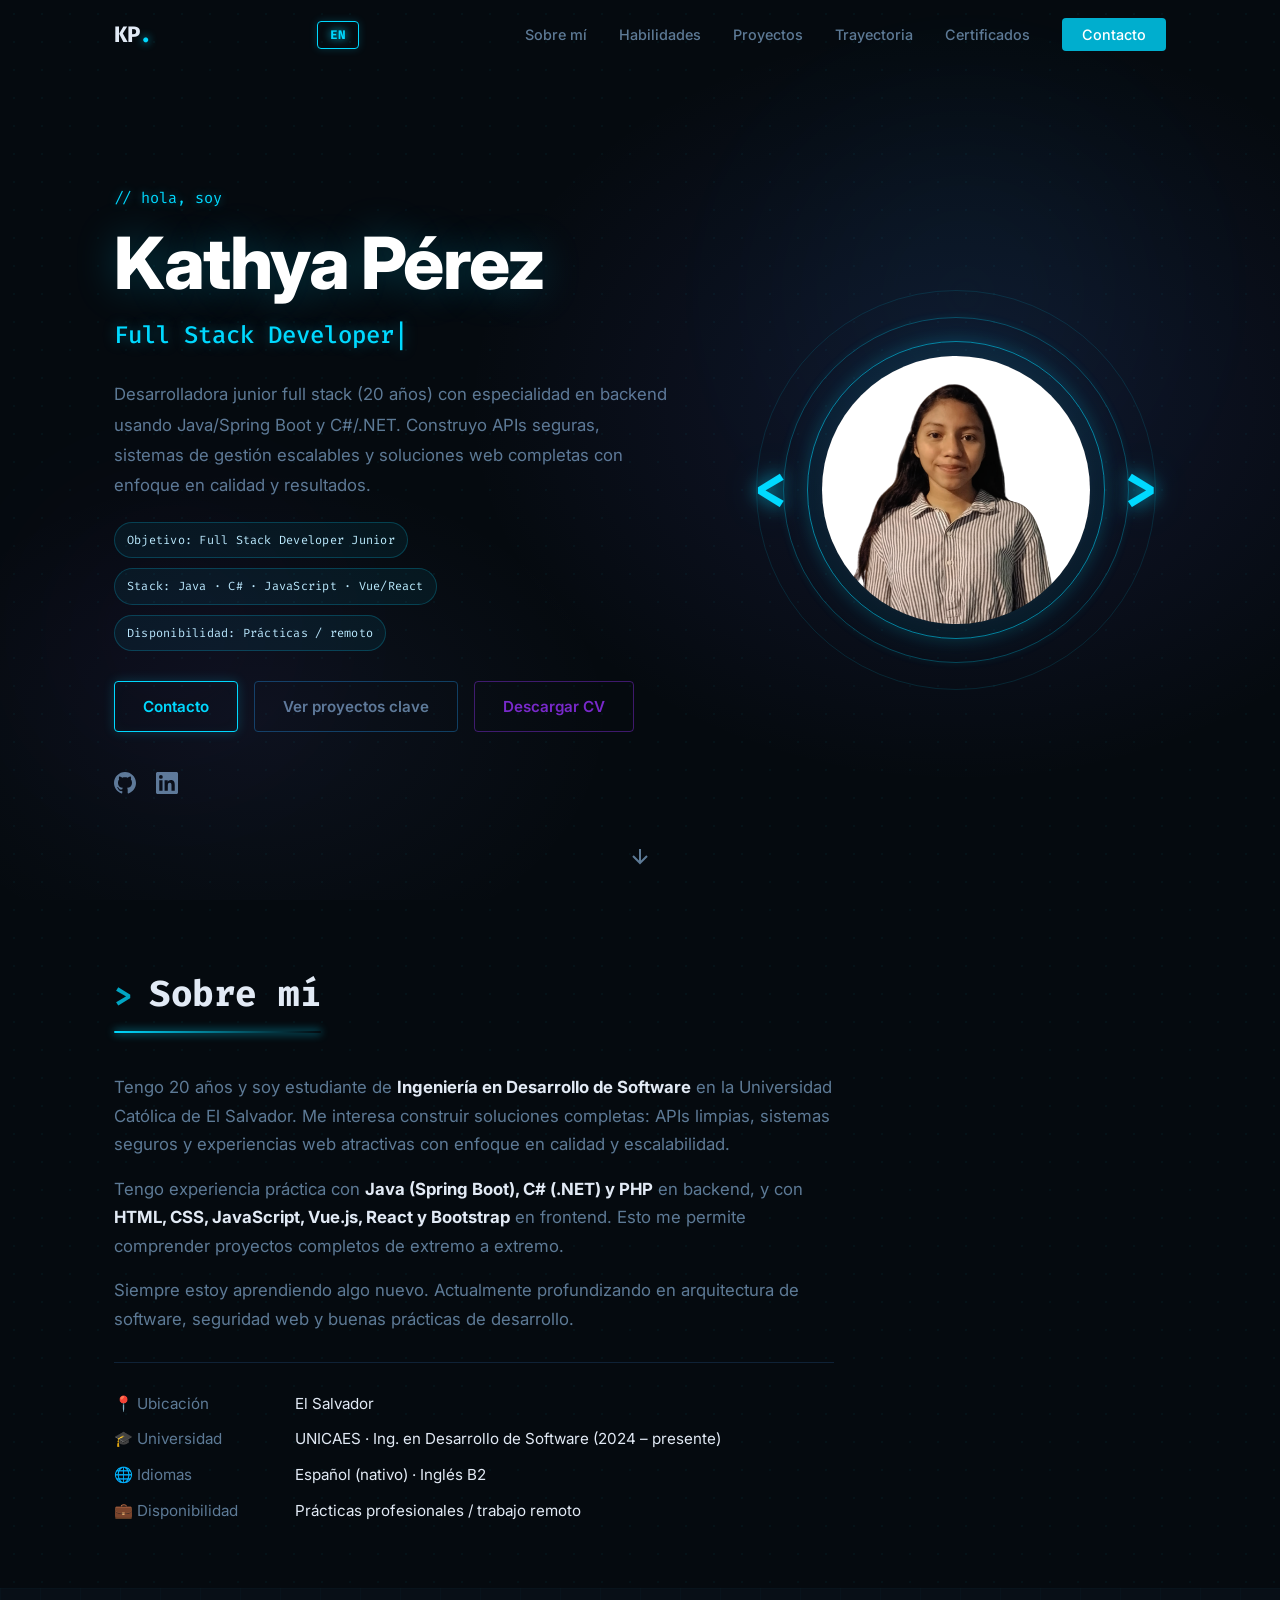
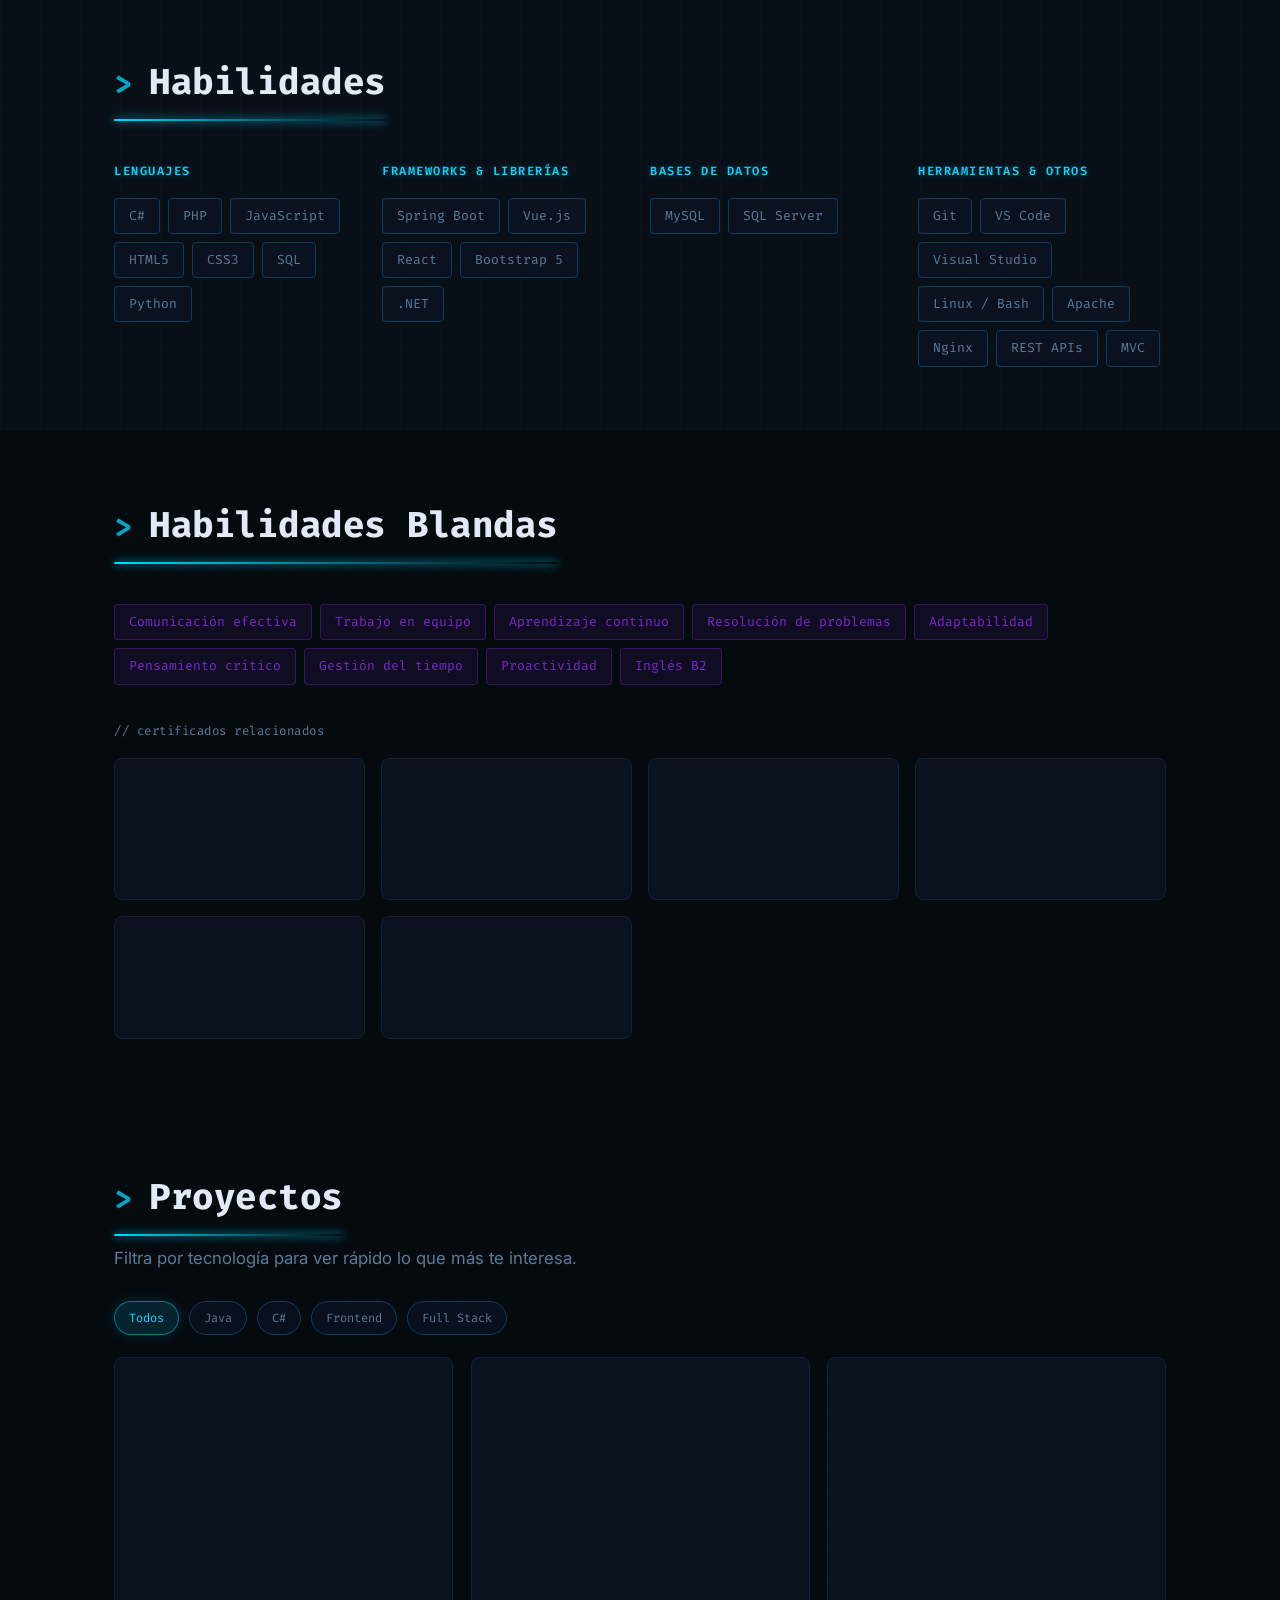
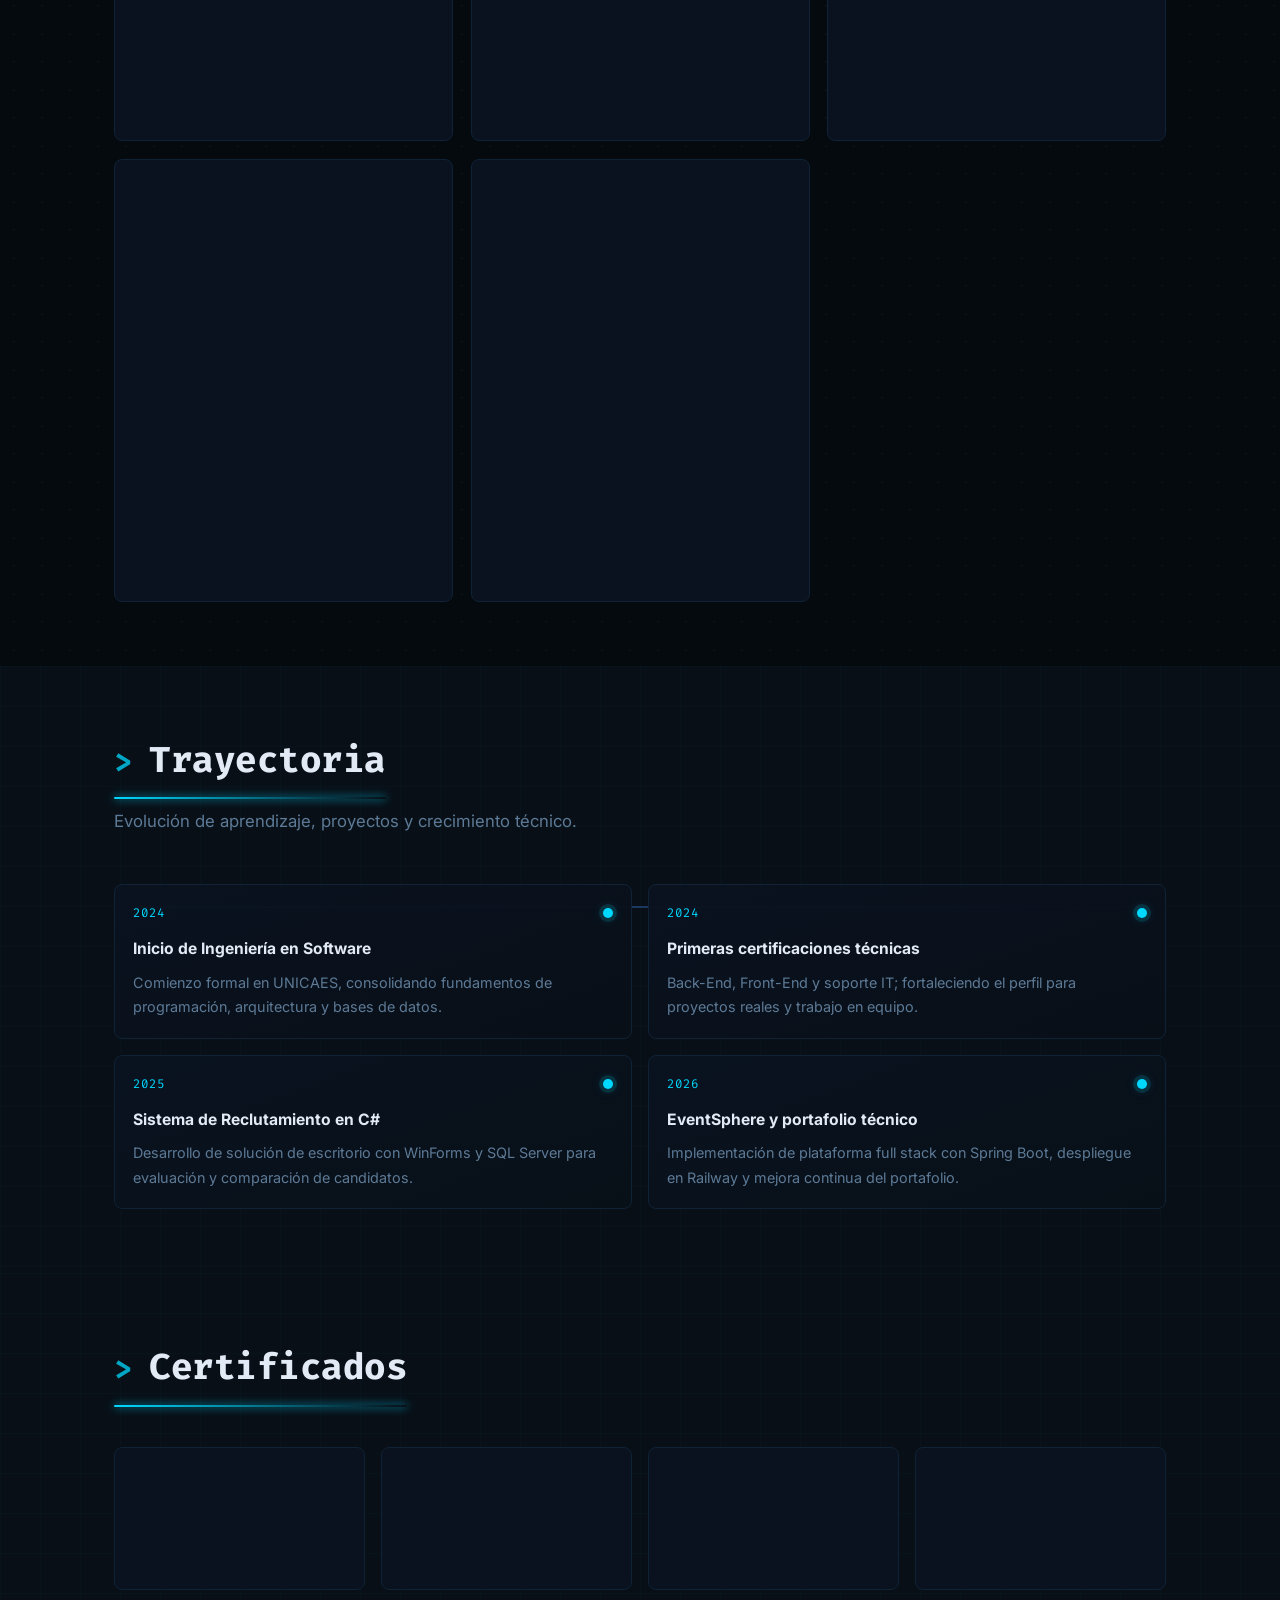
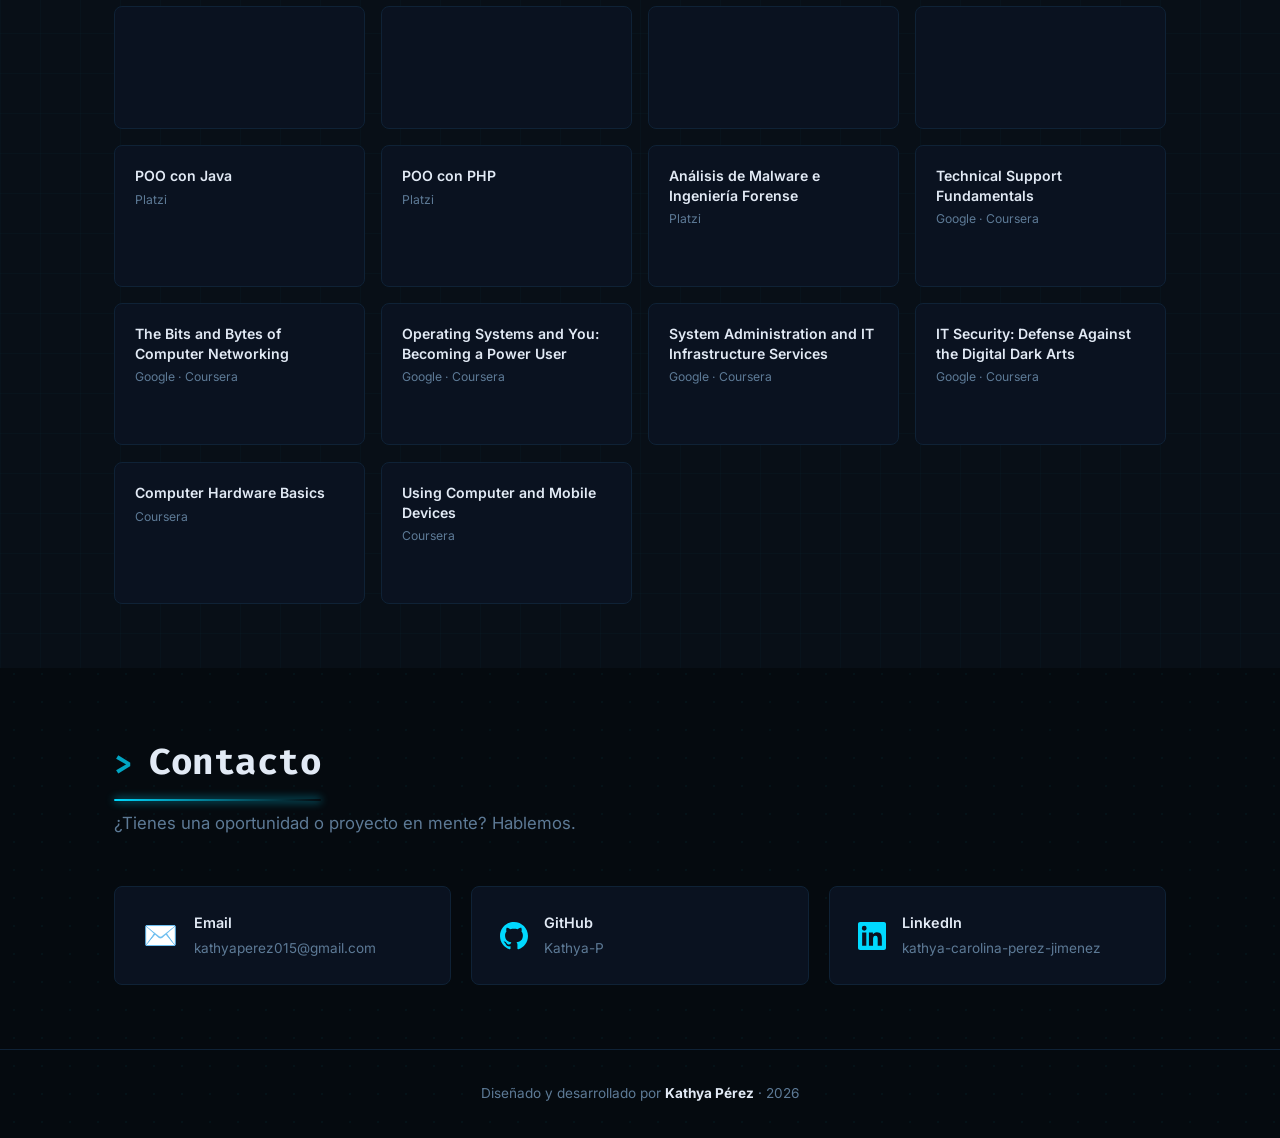
==== commit c977f5cb: "proyects" ====
--- a/index.html
+++ b/index.html
@@ -295,10 +295,10 @@
               <h3 data-i18n="proj-banban-title">Ban Ban — Panadería Digital</h3>
             </div>
             <div class="project-links">
-              <a href="https://github.com/Kathya-P/portafolio_kathyaperez/tree/main/projects/banban" target="_blank" rel="noopener" aria-label="GitHub">
+              <a href="https://github.com/Kathya-P/BanBan" target="_blank" rel="noopener" aria-label="GitHub">
                 <svg xmlns="http://www.w3.org/2000/svg" viewBox="0 0 24 24" fill="currentColor" width="20" height="20"><path d="M12 0C5.37 0 0 5.37 0 12c0 5.3 3.438 9.8 8.205 11.385.6.113.82-.258.82-.577 0-.285-.01-1.04-.015-2.04-3.338.724-4.042-1.61-4.042-1.61-.546-1.387-1.332-1.756-1.332-1.756-1.09-.745.083-.729.083-.729 1.205.084 1.838 1.236 1.838 1.236 1.07 1.835 2.807 1.305 3.492.998.108-.776.418-1.305.762-1.605-2.665-.3-5.466-1.332-5.466-5.93 0-1.31.465-2.38 1.235-3.22-.135-.303-.54-1.523.105-3.176 0 0 1.005-.322 3.3 1.23.96-.267 1.98-.399 3-.405 1.02.006 2.04.138 3 .405 2.28-1.552 3.285-1.23 3.285-1.23.645 1.653.24 2.873.12 3.176.765.84 1.23 1.91 1.23 3.22 0 4.61-2.805 5.625-5.475 5.92.42.36.81 1.096.81 2.22 0 1.606-.015 2.896-.015 3.286 0 .315.21.69.825.57C20.565 21.795 24 17.295 24 12c0-6.63-5.37-12-12-12z"/></svg>
               </a>
-              <a href="projects/banban/index.html" target="_blank" rel="noopener" aria-label="Demo">
+              <a href="https://kathya-p.github.io/BANBAN/" target="_blank" rel="noopener" aria-label="Demo">
                 <svg xmlns="http://www.w3.org/2000/svg" viewBox="0 0 24 24" fill="currentColor" width="20" height="20"><path d="M14 3a1 1 0 0 1 1-1h6a1 1 0 0 1 1 1v6a1 1 0 1 1-2 0V5.414l-9.293 9.293a1 1 0 0 1-1.414-1.414L18.586 4H15a1 1 0 0 1-1-1zM3 7a2 2 0 0 1 2-2h5a1 1 0 1 1 0 2H5v12h12v-5a1 1 0 1 1 2 0v5a2 2 0 0 1-2 2H5a2 2 0 0 1-2-2V7z"/></svg>
               </a>
             </div>
@@ -335,12 +335,19 @@
               <h3 data-i18n="proj-xo-title">XO Game — Tres en Raya</h3>
             </div>
             <div class="project-links">
-              <a href="https://github.com/Kathya-P/portafolio_kathyaperez/tree/main/projects/xo" target="_blank" rel="noopener" aria-label="GitHub">
+              <a href="https://github.com/Kathya-P/XO" target="_blank" rel="noopener" aria-label="GitHub">
                 <svg xmlns="http://www.w3.org/2000/svg" viewBox="0 0 24 24" fill="currentColor" width="20" height="20"><path d="M12 0C5.37 0 0 5.37 0 12c0 5.3 3.438 9.8 8.205 11.385.6.113.82-.258.82-.577 0-.285-.01-1.04-.015-2.04-3.338.724-4.042-1.61-4.042-1.61-.546-1.387-1.332-1.756-1.332-1.756-1.09-.745.083-.729.083-.729 1.205.084 1.838 1.236 1.838 1.236 1.07 1.835 2.807 1.305 3.492.998.108-.776.418-1.305.762-1.605-2.665-.3-5.466-1.332-5.466-5.93 0-1.31.465-2.38 1.235-3.22-.135-.303-.54-1.523.105-3.176 0 0 1.005-.322 3.3 1.23.96-.267 1.98-.399 3-.405 1.02.006 2.04.138 3 .405 2.28-1.552 3.285-1.23 3.285-1.23.645 1.653.24 2.873.12 3.176.765.84 1.23 1.91 1.23 3.22 0 4.61-2.805 5.625-5.475 5.92.42.36.81 1.096.81 2.22 0 1.606-.015 2.896-.015 3.286 0 .315.21.69.825.57C20.565 21.795 24 17.295 24 12c0-6.63-5.37-12-12-12z"/></svg>
               </a>
-              <a href="projects/banban/XO/XO/XO.html" target="_blank" rel="noopener" aria-label="Demo">
+              <a href="https://kathya-p.github.io/xo/" target="_blank" rel="noopener" aria-label="Demo">
                 <svg xmlns="http://www.w3.org/2000/svg" viewBox="0 0 24 24" fill="currentColor" width="20" height="20"><path d="M14 3a1 1 0 0 1 1-1h6a1 1 0 0 1 1 1v6a1 1 0 1 1-2 0V5.414l-9.293 9.293a1 1 0 0 1-1.414-1.414L18.586 4H15a1 1 0 0 1-1-1zM3 7a2 2 0 0 1 2-2h5a1 1 0 1 1 0 2H5v12h12v-5a1 1 0 1 1 2 0v5a2 2 0 0 1-2 2H5a2 2 0 0 1-2-2V7z"/></svg>
               </a>
+            </div>
+          </div>
+          <p data-i18n="proj-xo-desc">Juego de tres en raya desarrollado con JavaScript puro, interfaz personalizada y lógica de turnos, victoria y reinicio de partida.</p>
+          <div class="project-tags">
+            <span>HTML5</span><span>CSS3</span><span>JavaScript</span><span>Game Logic</span>
+          </div>
+        </article>
 
         <article class="project-card reveal" data-tech="fullstack react dashboard analytics">
           <div class="project-header">
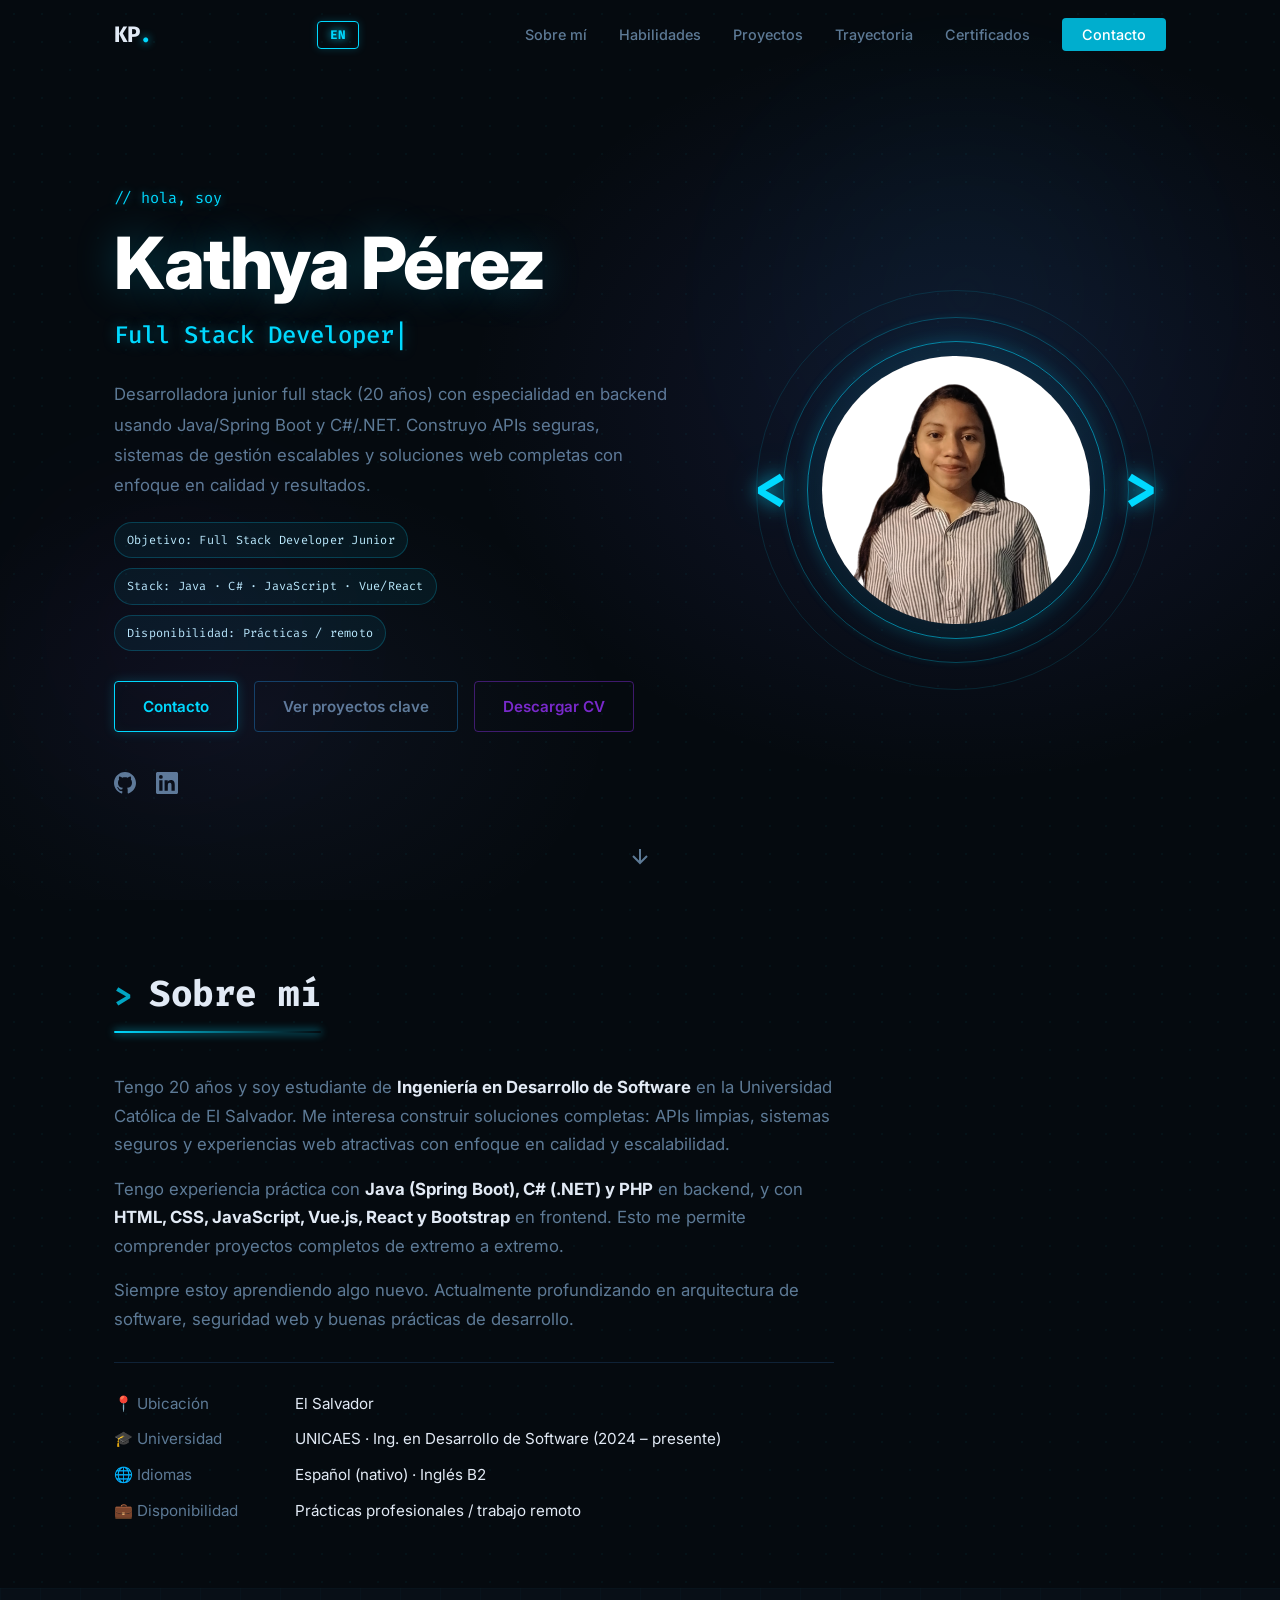
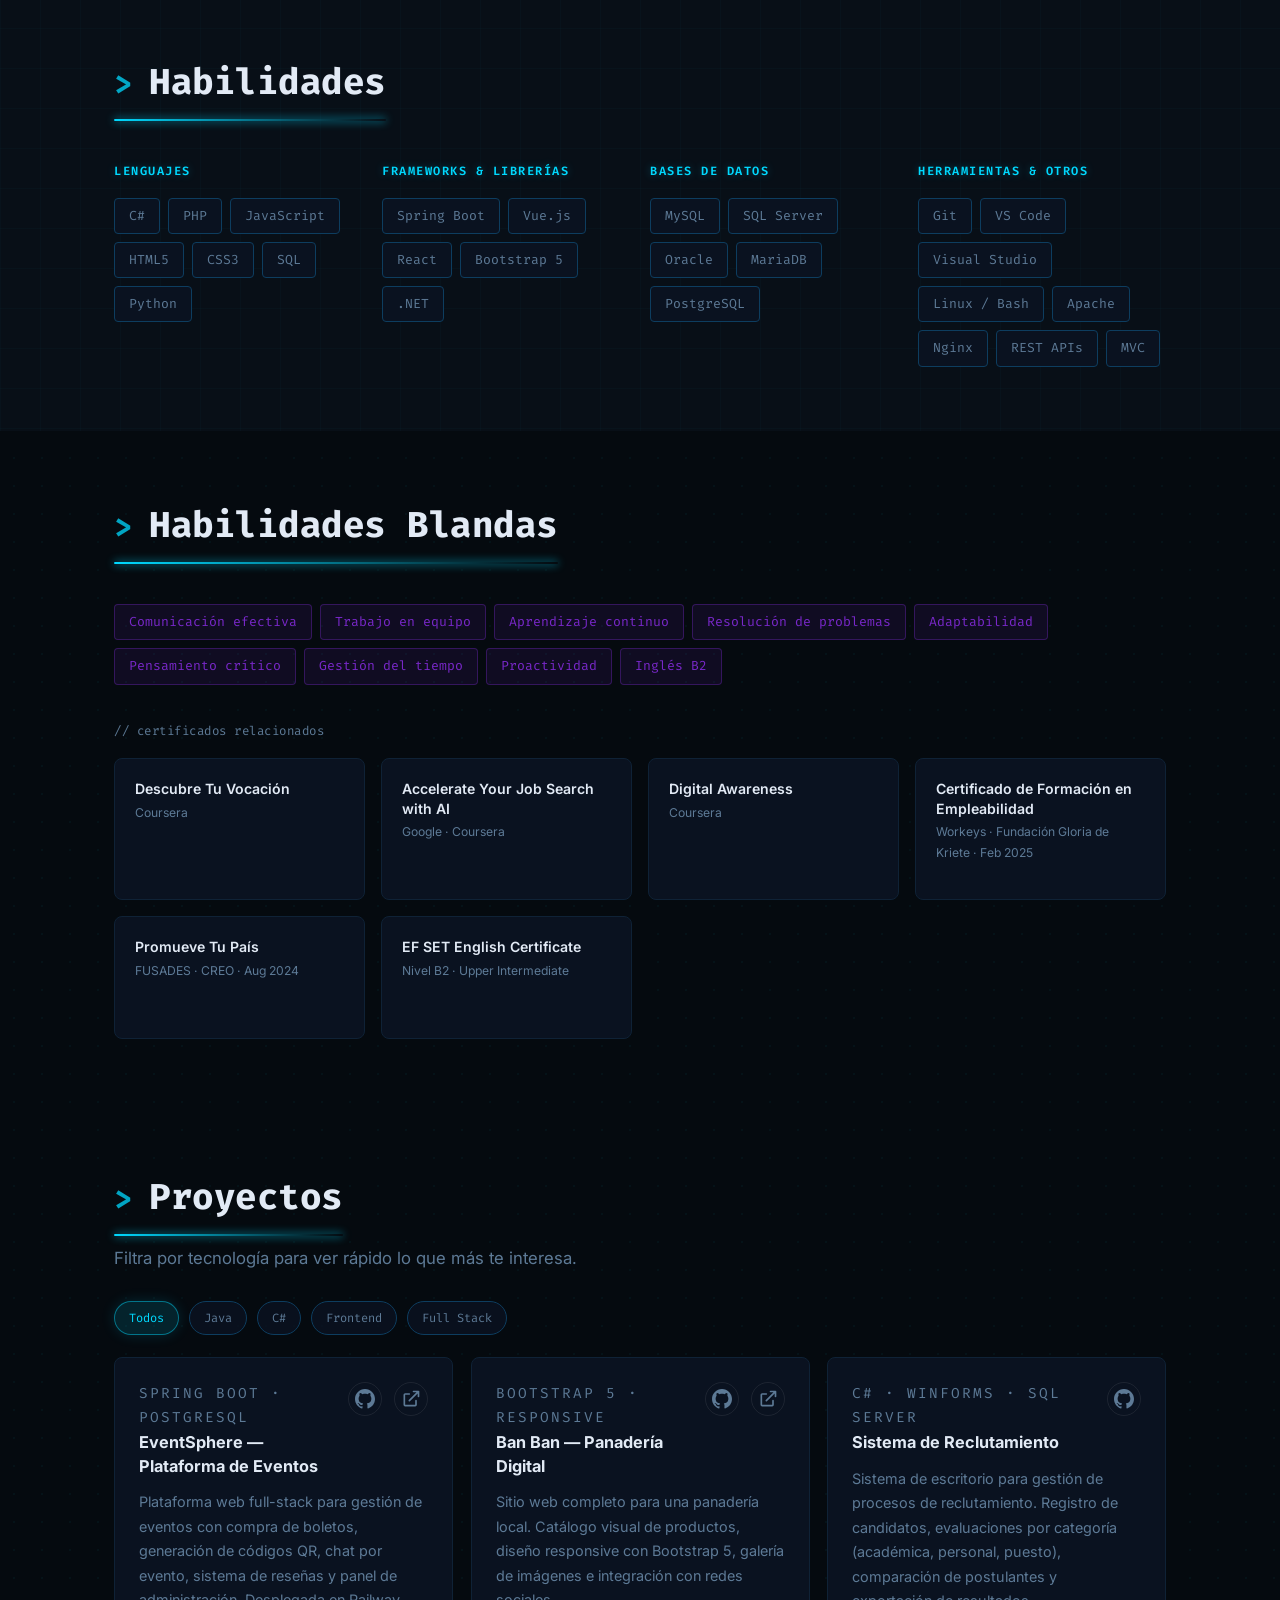
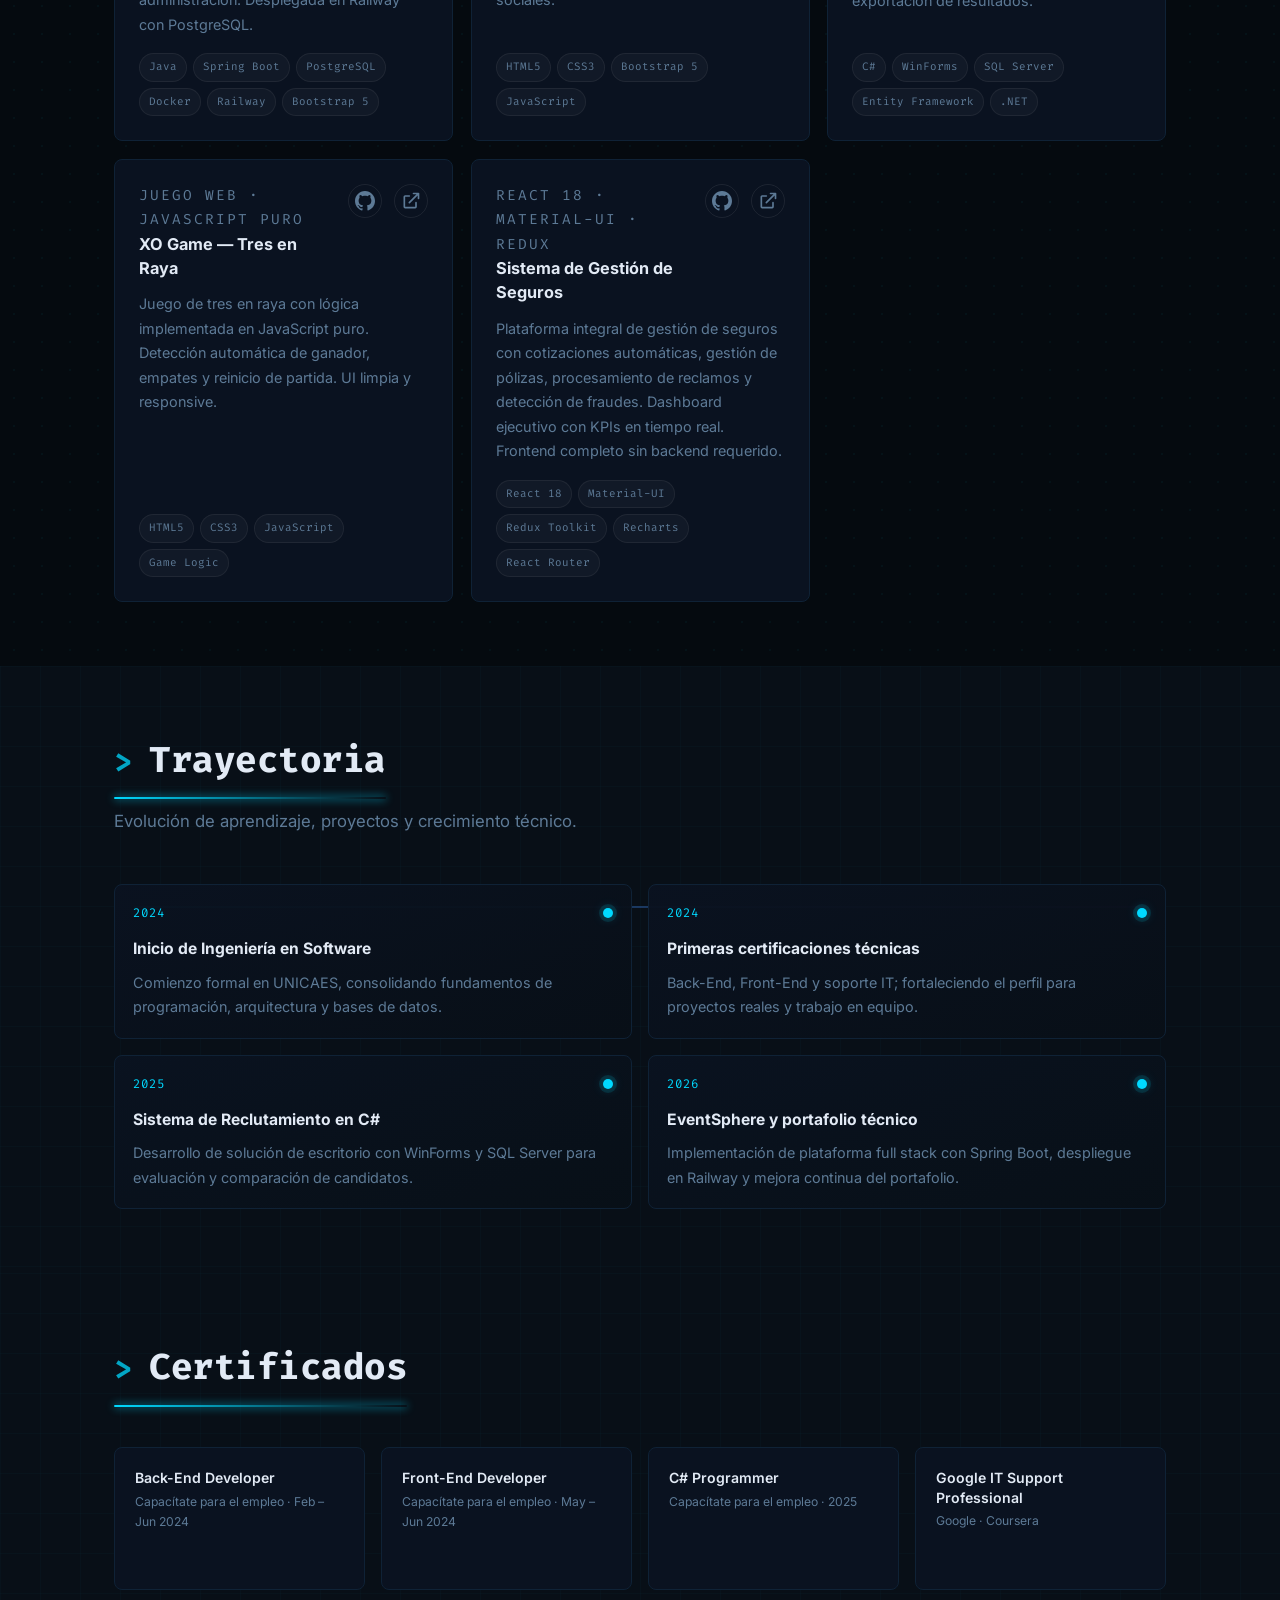
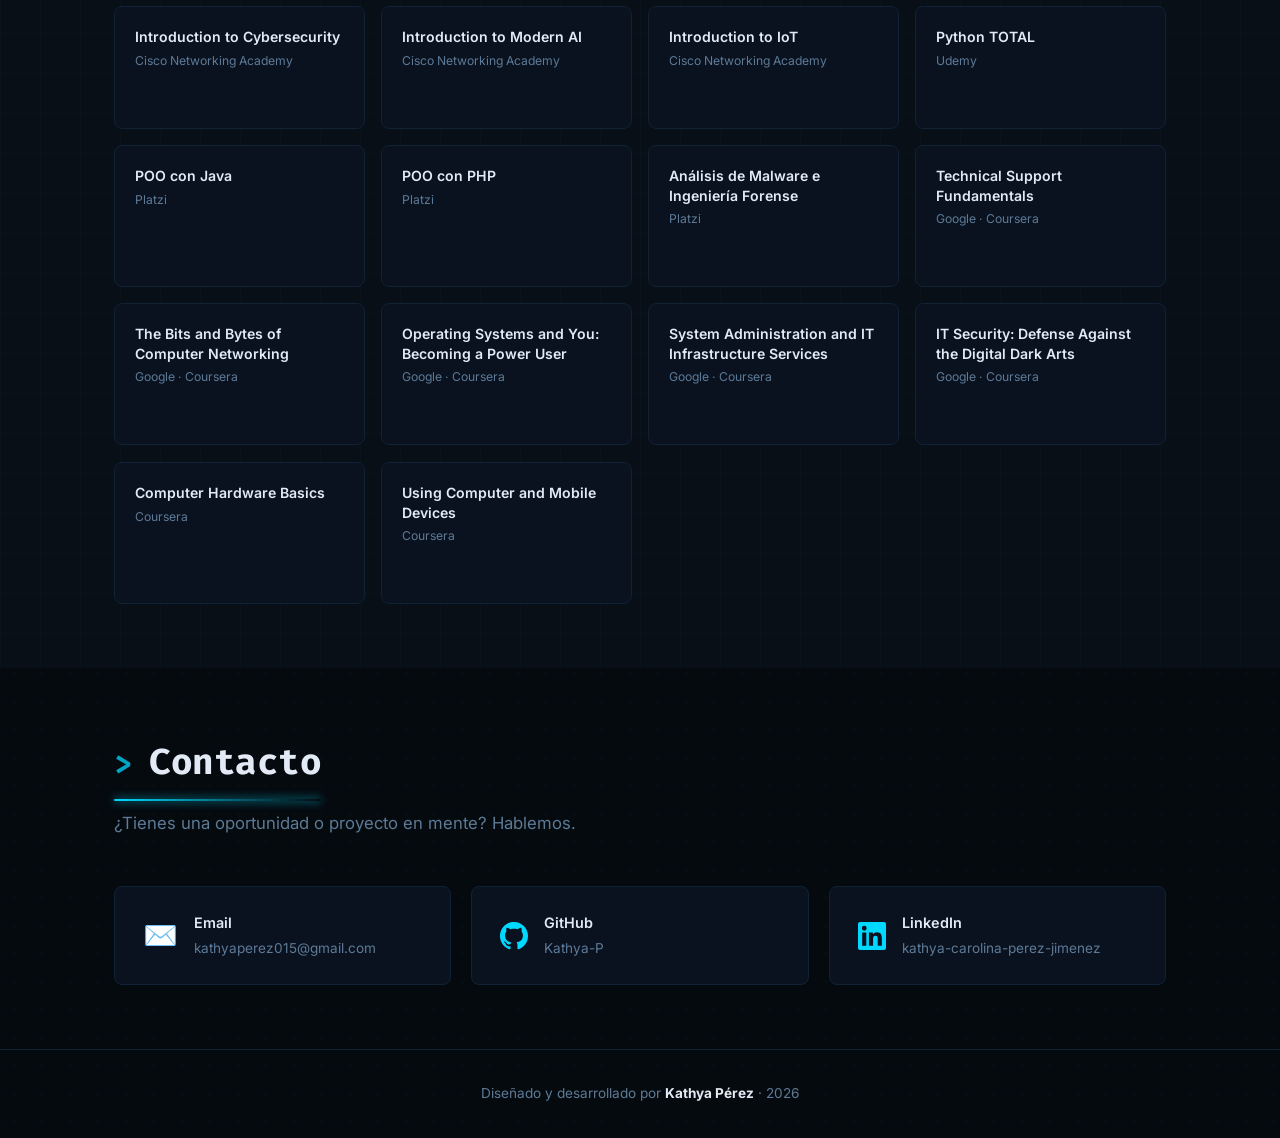
==== commit 5148f1c4: "Add Oracle, MariaDB, and PostgreSQL to database skills" ====
--- a/index.html
+++ b/index.html
@@ -151,6 +151,8 @@
           <h3 data-i18n="skill-cat-db">Bases de Datos</h3>
           <div class="skill-tags">
             <span class="tag">MySQL</span><span class="tag">SQL Server</span>
+            <span class="tag">Oracle</span><span class="tag">MariaDB</span>
+            <span class="tag">PostgreSQL</span>
           </div>
         </div>
         <div class="skill-category reveal">
@@ -295,7 +297,7 @@
               <h3 data-i18n="proj-banban-title">Ban Ban — Panadería Digital</h3>
             </div>
             <div class="project-links">
-              <a href="https://github.com/Kathya-P/BanBan" target="_blank" rel="noopener" aria-label="GitHub">
+              <a href="https://github.com/Kathya-P/BANBAN" target="_blank" rel="noopener" aria-label="GitHub">
                 <svg xmlns="http://www.w3.org/2000/svg" viewBox="0 0 24 24" fill="currentColor" width="20" height="20"><path d="M12 0C5.37 0 0 5.37 0 12c0 5.3 3.438 9.8 8.205 11.385.6.113.82-.258.82-.577 0-.285-.01-1.04-.015-2.04-3.338.724-4.042-1.61-4.042-1.61-.546-1.387-1.332-1.756-1.332-1.756-1.09-.745.083-.729.083-.729 1.205.084 1.838 1.236 1.838 1.236 1.07 1.835 2.807 1.305 3.492.998.108-.776.418-1.305.762-1.605-2.665-.3-5.466-1.332-5.466-5.93 0-1.31.465-2.38 1.235-3.22-.135-.303-.54-1.523.105-3.176 0 0 1.005-.322 3.3 1.23.96-.267 1.98-.399 3-.405 1.02.006 2.04.138 3 .405 2.28-1.552 3.285-1.23 3.285-1.23.645 1.653.24 2.873.12 3.176.765.84 1.23 1.91 1.23 3.22 0 4.61-2.805 5.625-5.475 5.92.42.36.81 1.096.81 2.22 0 1.606-.015 2.896-.015 3.286 0 .315.21.69.825.57C20.565 21.795 24 17.295 24 12c0-6.63-5.37-12-12-12z"/></svg>
               </a>
               <a href="https://kathya-p.github.io/BANBAN/" target="_blank" rel="noopener" aria-label="Demo">
@@ -335,7 +337,7 @@
               <h3 data-i18n="proj-xo-title">XO Game — Tres en Raya</h3>
             </div>
             <div class="project-links">
-              <a href="https://github.com/Kathya-P/XO" target="_blank" rel="noopener" aria-label="GitHub">
+              <a href="https://github.com/Kathya-P/xo" target="_blank" rel="noopener" aria-label="GitHub">
                 <svg xmlns="http://www.w3.org/2000/svg" viewBox="0 0 24 24" fill="currentColor" width="20" height="20"><path d="M12 0C5.37 0 0 5.37 0 12c0 5.3 3.438 9.8 8.205 11.385.6.113.82-.258.82-.577 0-.285-.01-1.04-.015-2.04-3.338.724-4.042-1.61-4.042-1.61-.546-1.387-1.332-1.756-1.332-1.756-1.09-.745.083-.729.083-.729 1.205.084 1.838 1.236 1.838 1.236 1.07 1.835 2.807 1.305 3.492.998.108-.776.418-1.305.762-1.605-2.665-.3-5.466-1.332-5.466-5.93 0-1.31.465-2.38 1.235-3.22-.135-.303-.54-1.523.105-3.176 0 0 1.005-.322 3.3 1.23.96-.267 1.98-.399 3-.405 1.02.006 2.04.138 3 .405 2.28-1.552 3.285-1.23 3.285-1.23.645 1.653.24 2.873.12 3.176.765.84 1.23 1.91 1.23 3.22 0 4.61-2.805 5.625-5.475 5.92.42.36.81 1.096.81 2.22 0 1.606-.015 2.896-.015 3.286 0 .315.21.69.825.57C20.565 21.795 24 17.295 24 12c0-6.63-5.37-12-12-12z"/></svg>
               </a>
               <a href="https://kathya-p.github.io/xo/" target="_blank" rel="noopener" aria-label="Demo">
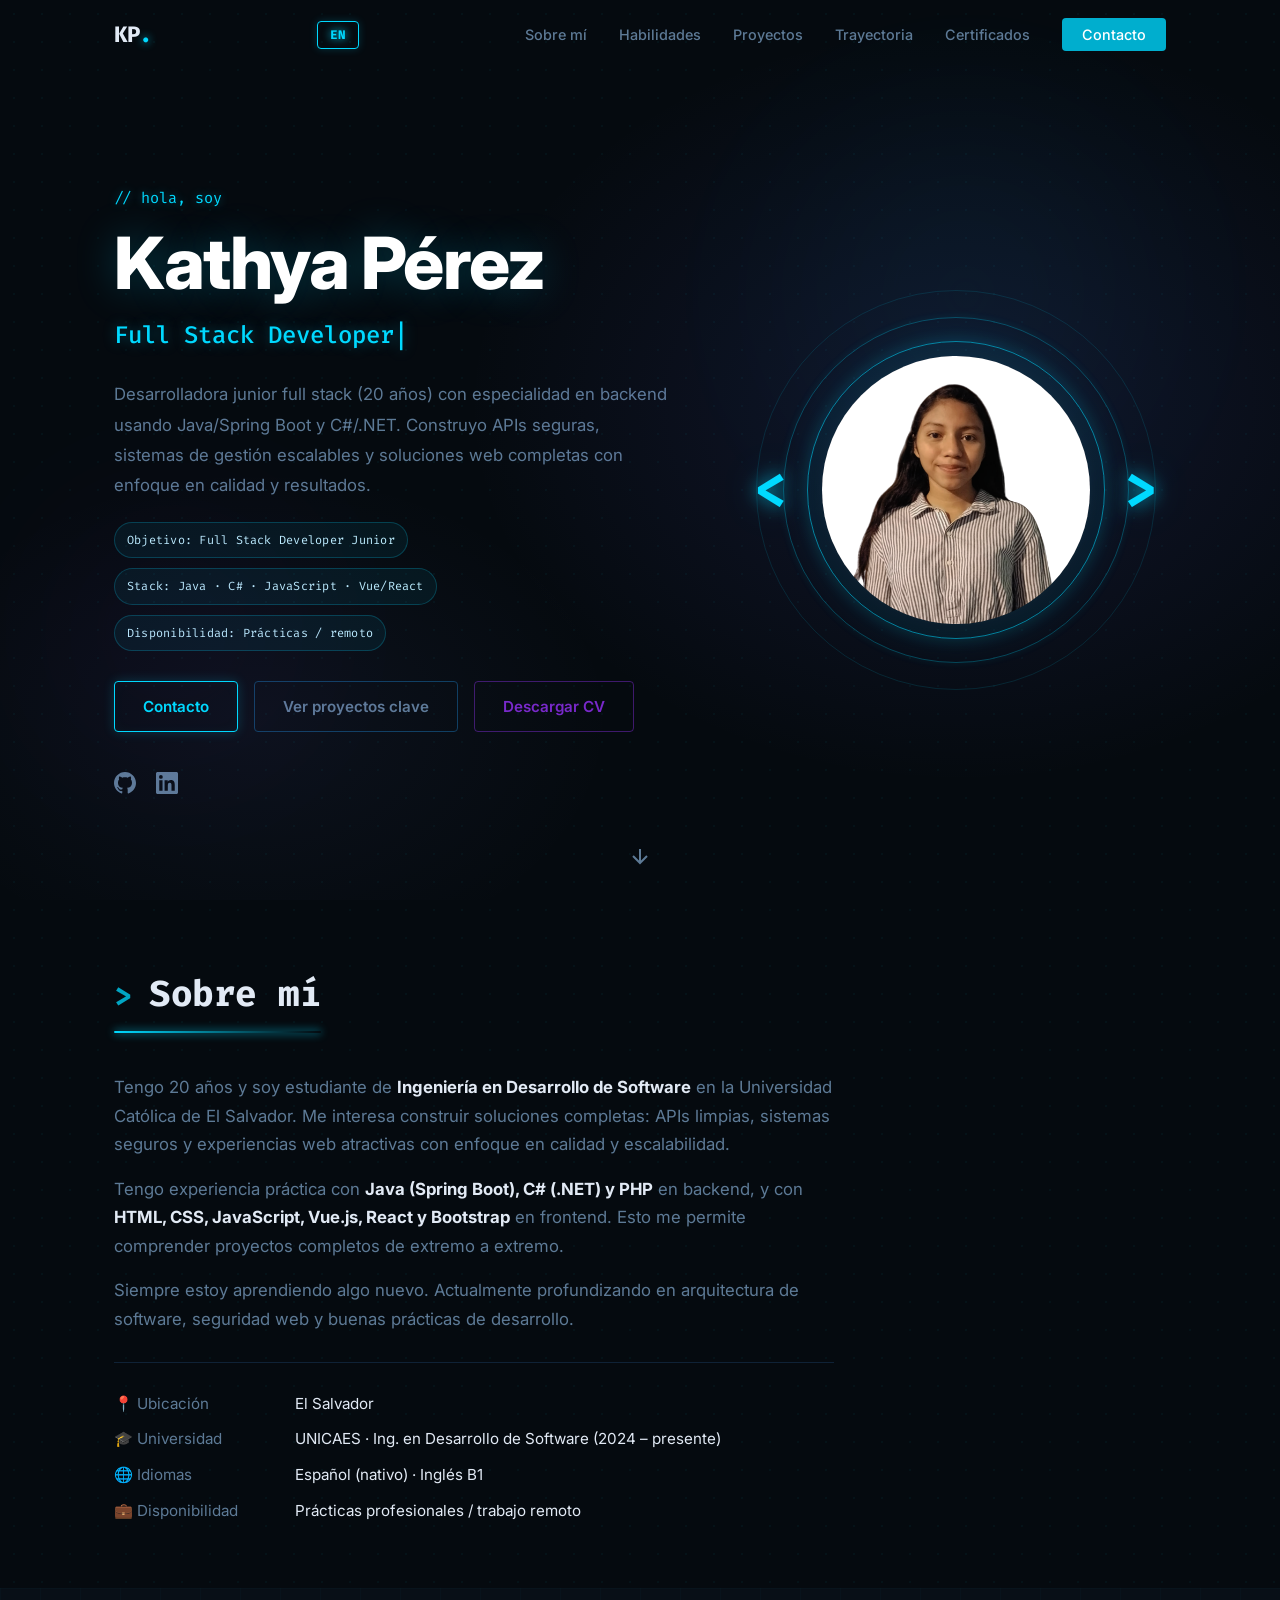
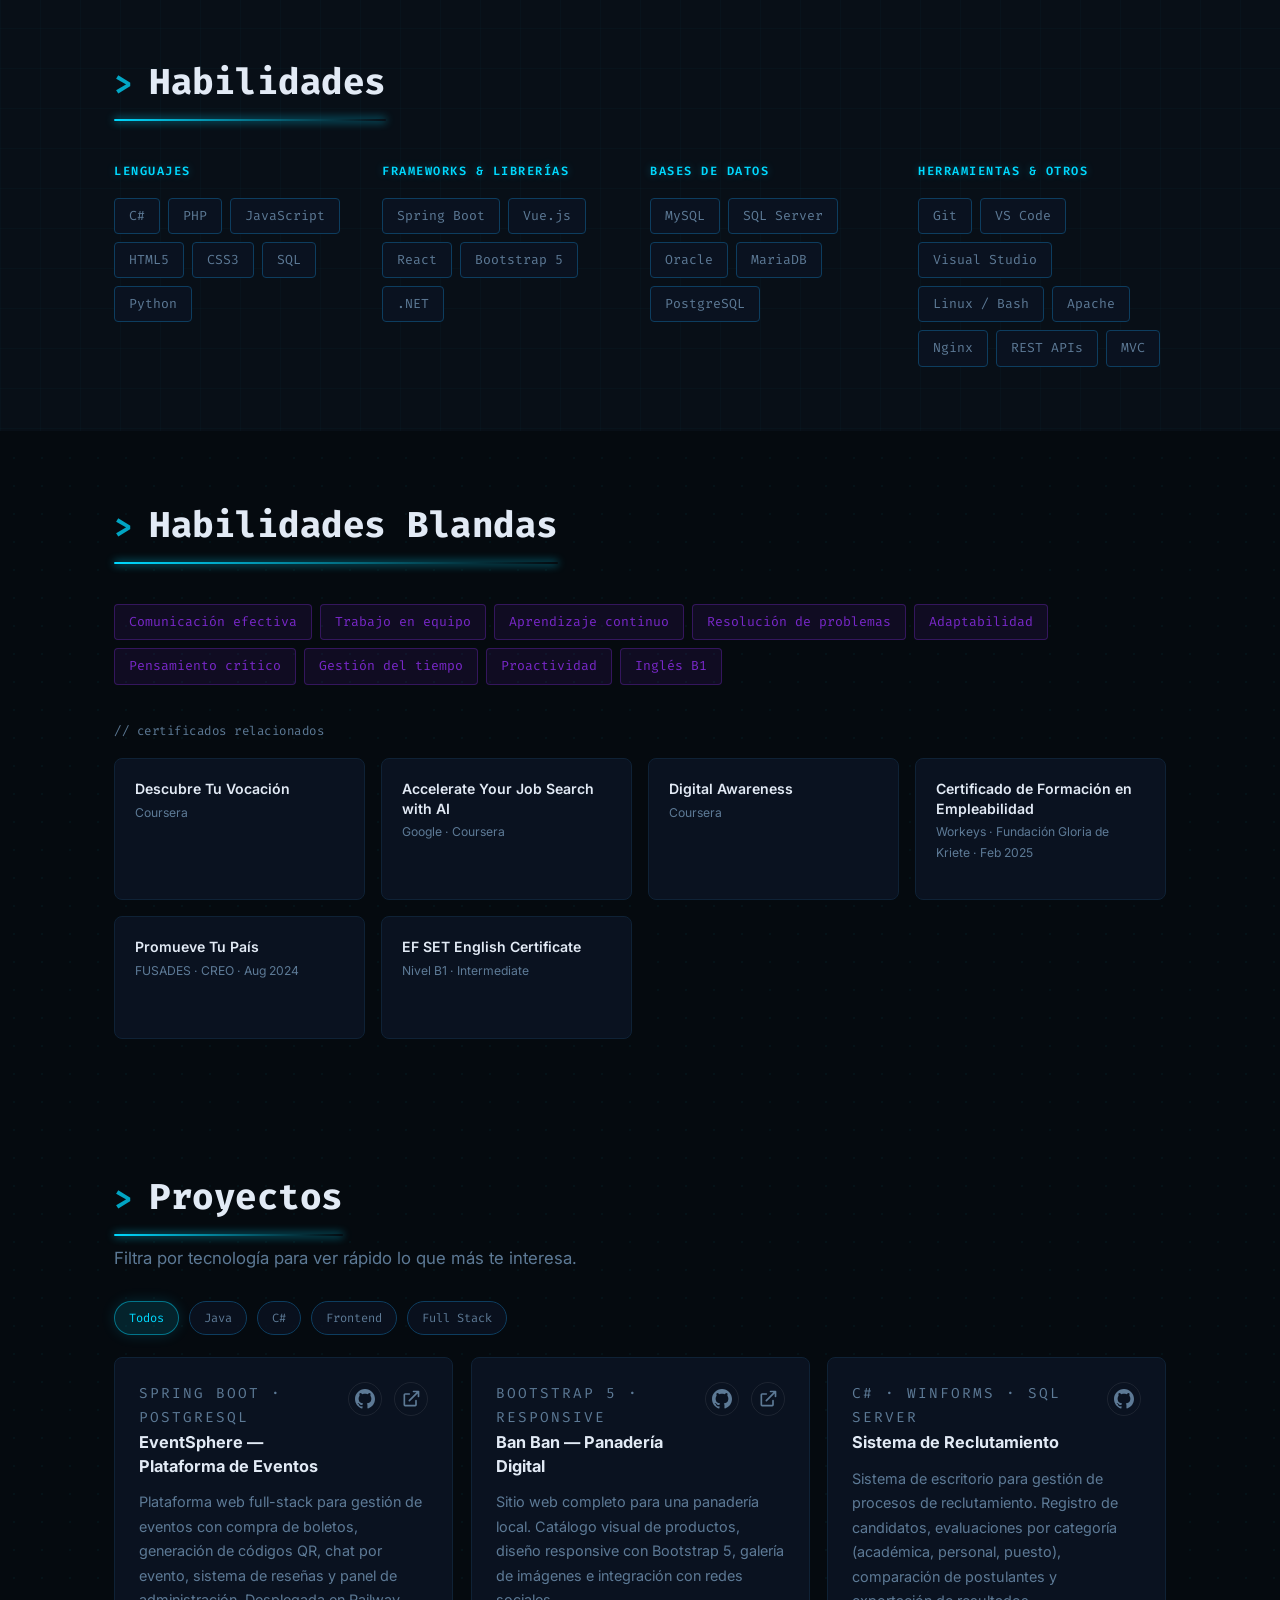
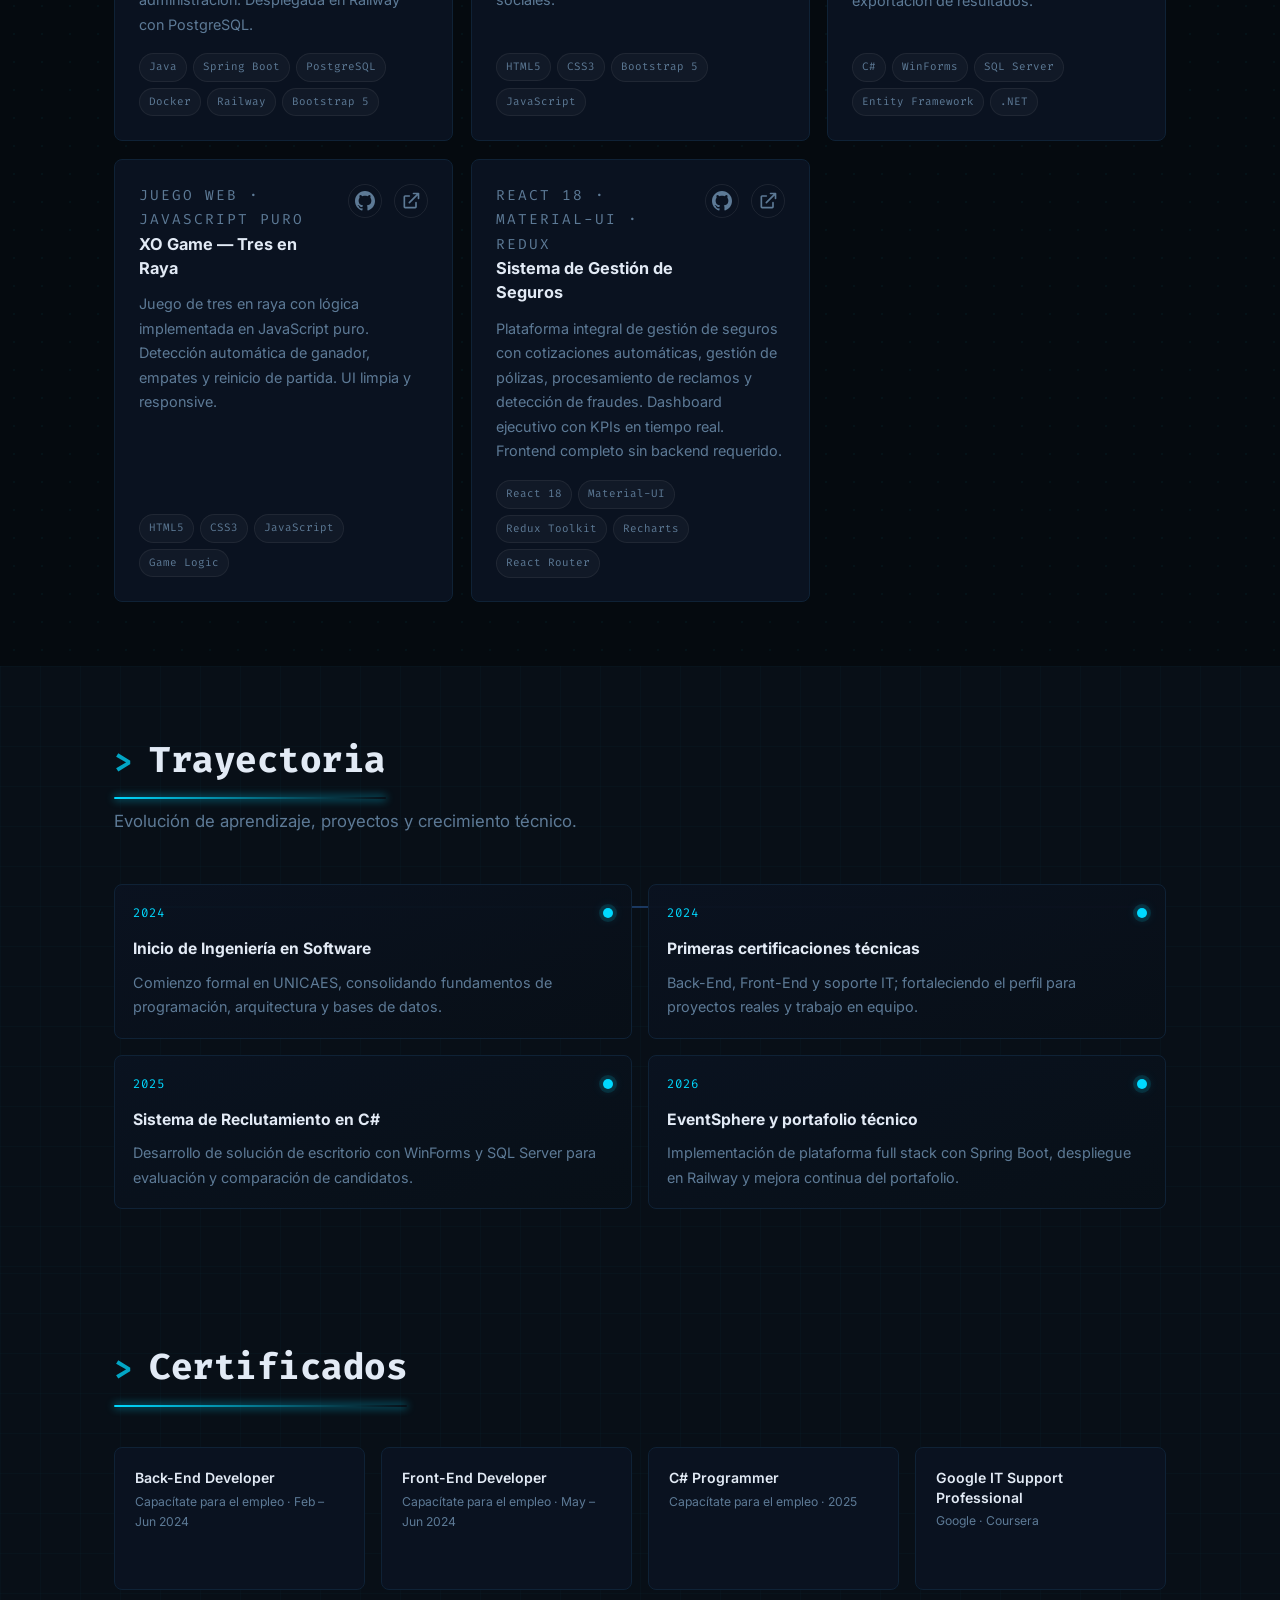
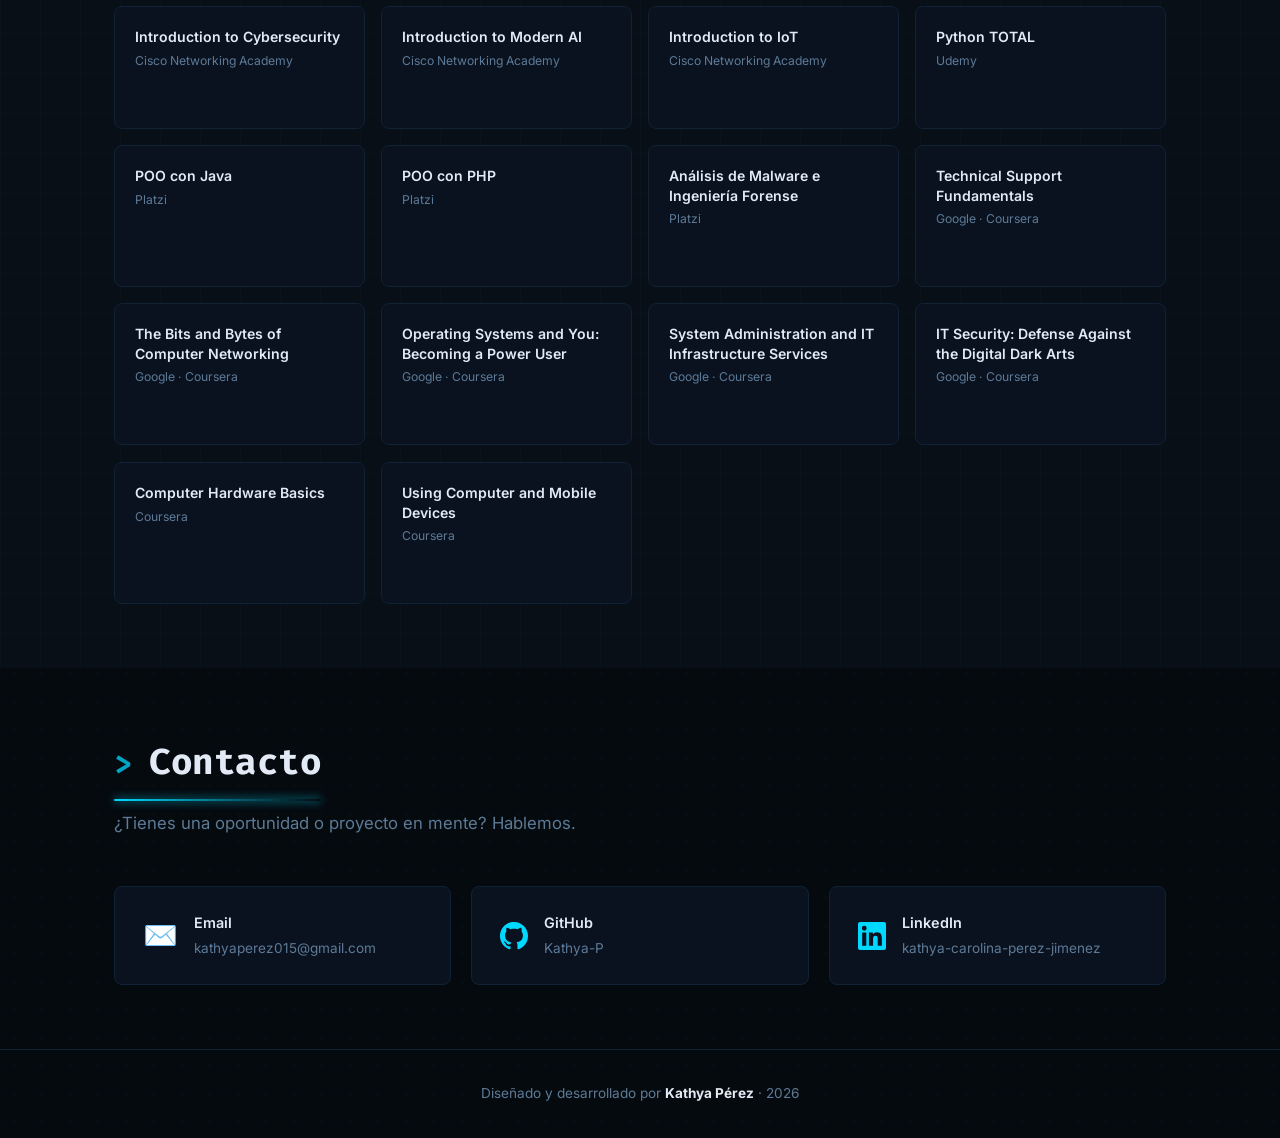
==== commit 94465ab3: "cambios" ====
--- a/index.html
+++ b/index.html
@@ -114,7 +114,7 @@
             </div>
             <div class="about-info-item">
               <span class="label" data-i18n="label-langs">🌐 Idiomas</span>
-              <span data-i18n="val-langs">Español (nativo) · Inglés B2</span>
+              <span data-i18n="val-langs">Español (nativo) · Inglés B1</span>
             </div>
             <div class="about-info-item">
               <span class="label" data-i18n="label-avail">💼 Disponibilidad</span>
@@ -181,7 +181,7 @@
         <span class="tag tag--soft" data-i18n="soft-critical">Pensamiento crítico</span>
         <span class="tag tag--soft" data-i18n="soft-time">Gestión del tiempo</span>
         <span class="tag tag--soft" data-i18n="soft-proactive">Proactividad</span>
-        <span class="tag tag--soft">Inglés B2</span>
+        <span class="tag tag--soft">Inglés B1</span>
       </div>
       <p class="soft-certs-label reveal" data-i18n="soft-certs-label">// certificados relacionados</p>
       <div class="certs-grid">
@@ -244,7 +244,7 @@
           </div>
           <div class="cert-info">
             <h3>EF SET English Certificate</h3>
-            <p data-i18n="cert-english-level">Nivel B2 · Upper Intermediate</p>
+            <p data-i18n="cert-english-level">Nivel B1 · Intermediate</p>
             <span class="cert-link-badge" data-i18n="view-cert">Ver certificado →</span>
           </div>
         </a>
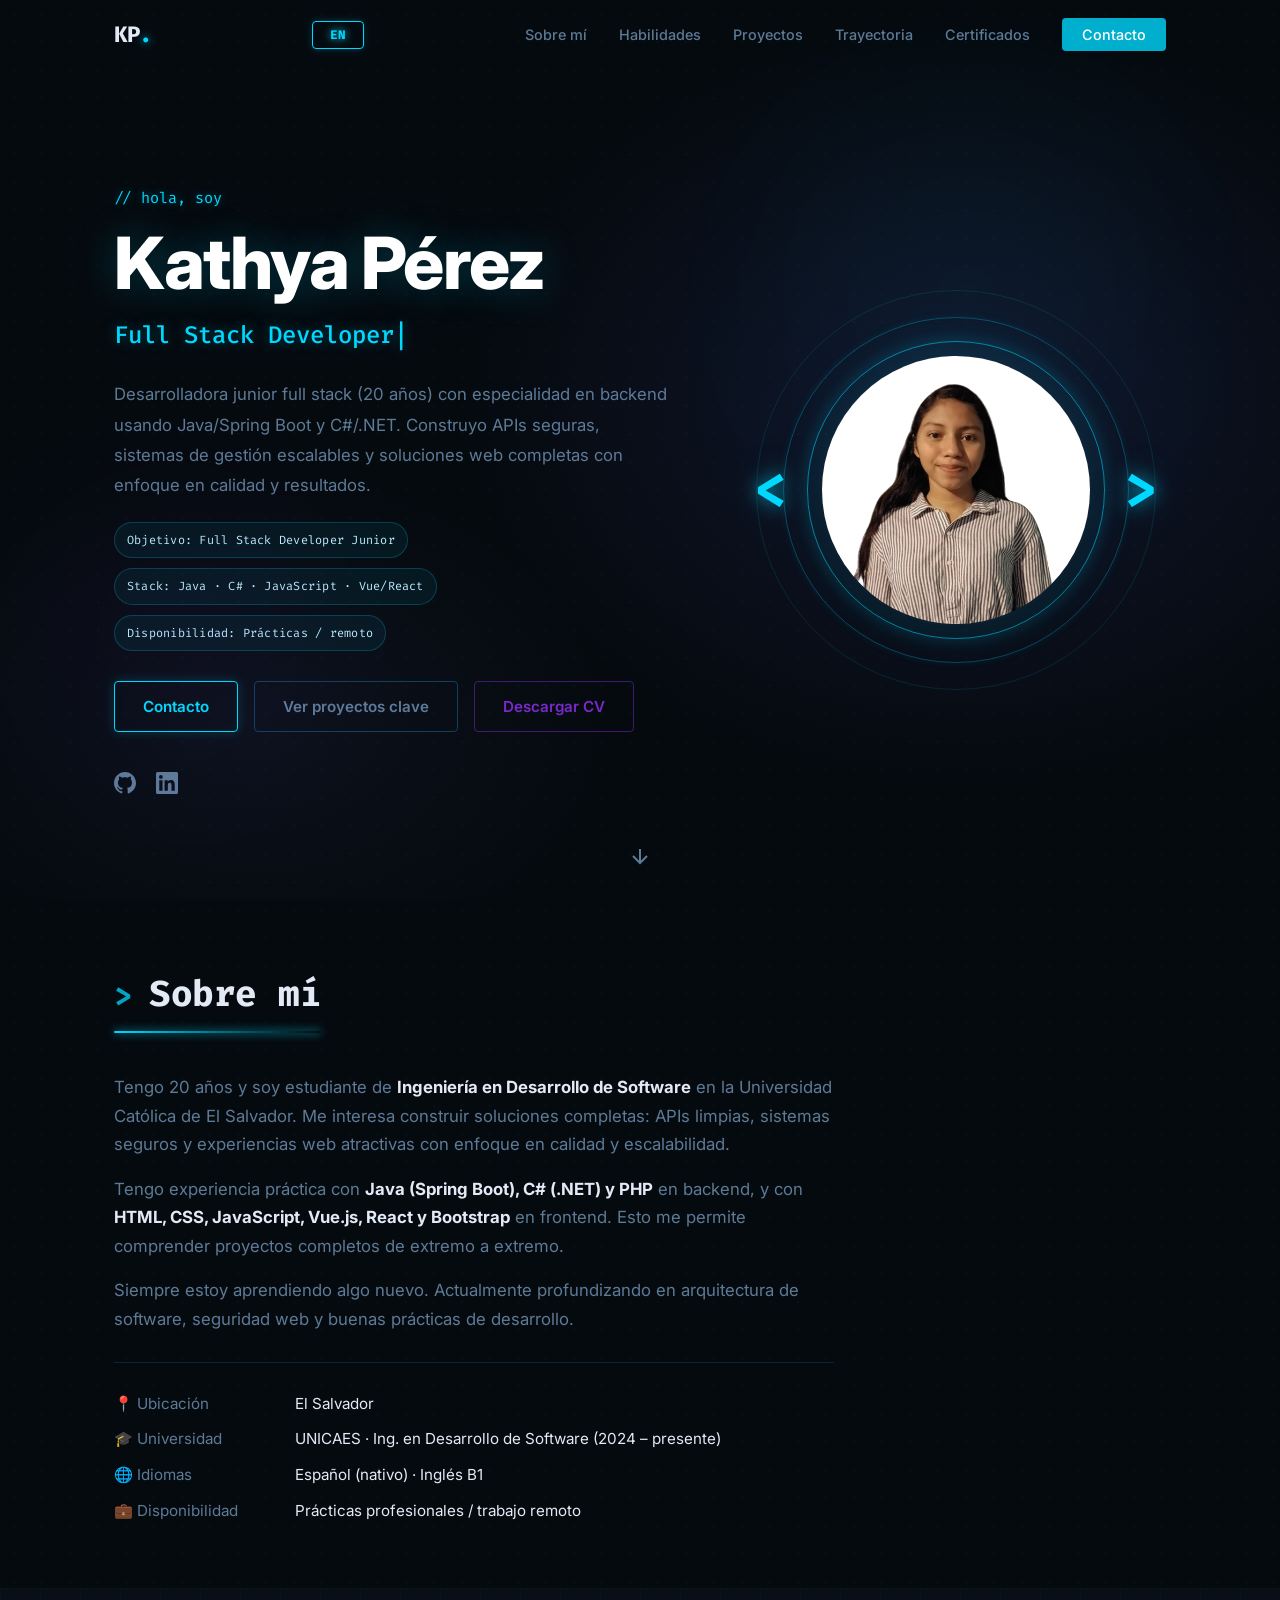
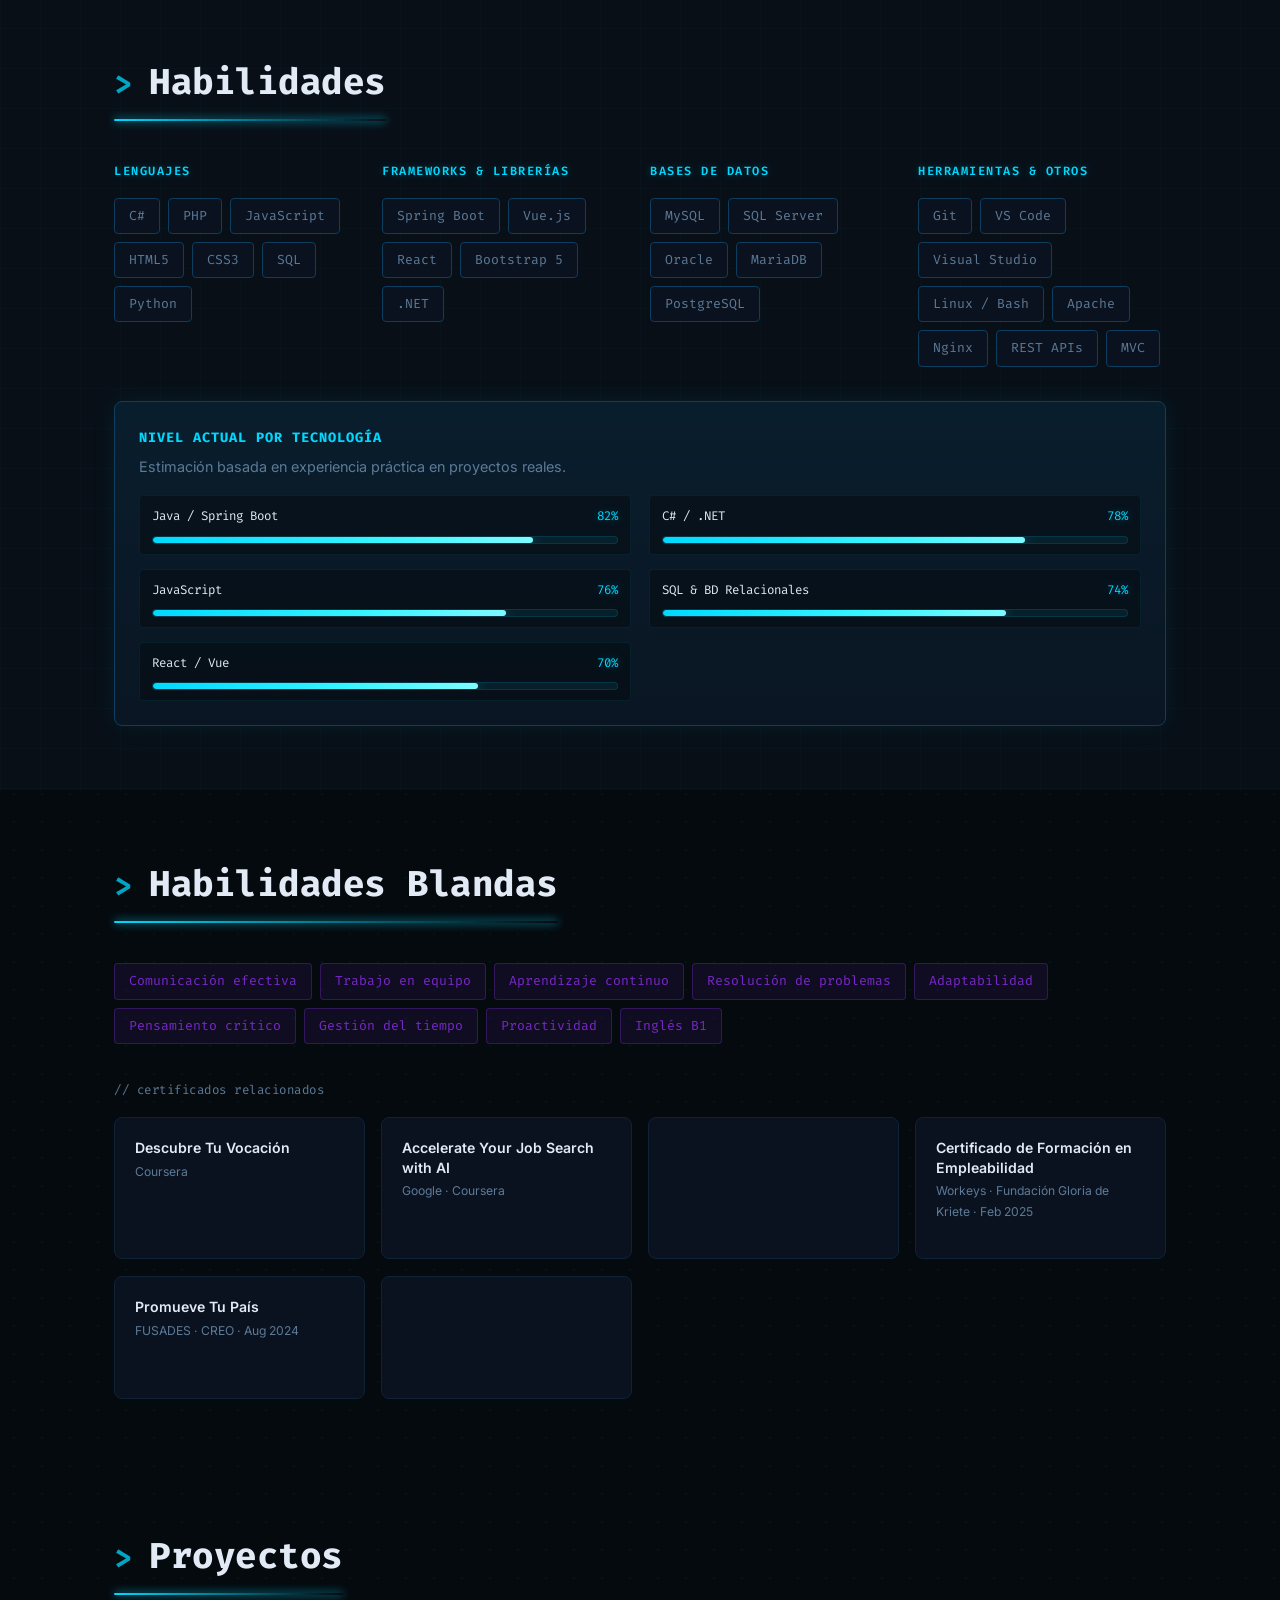
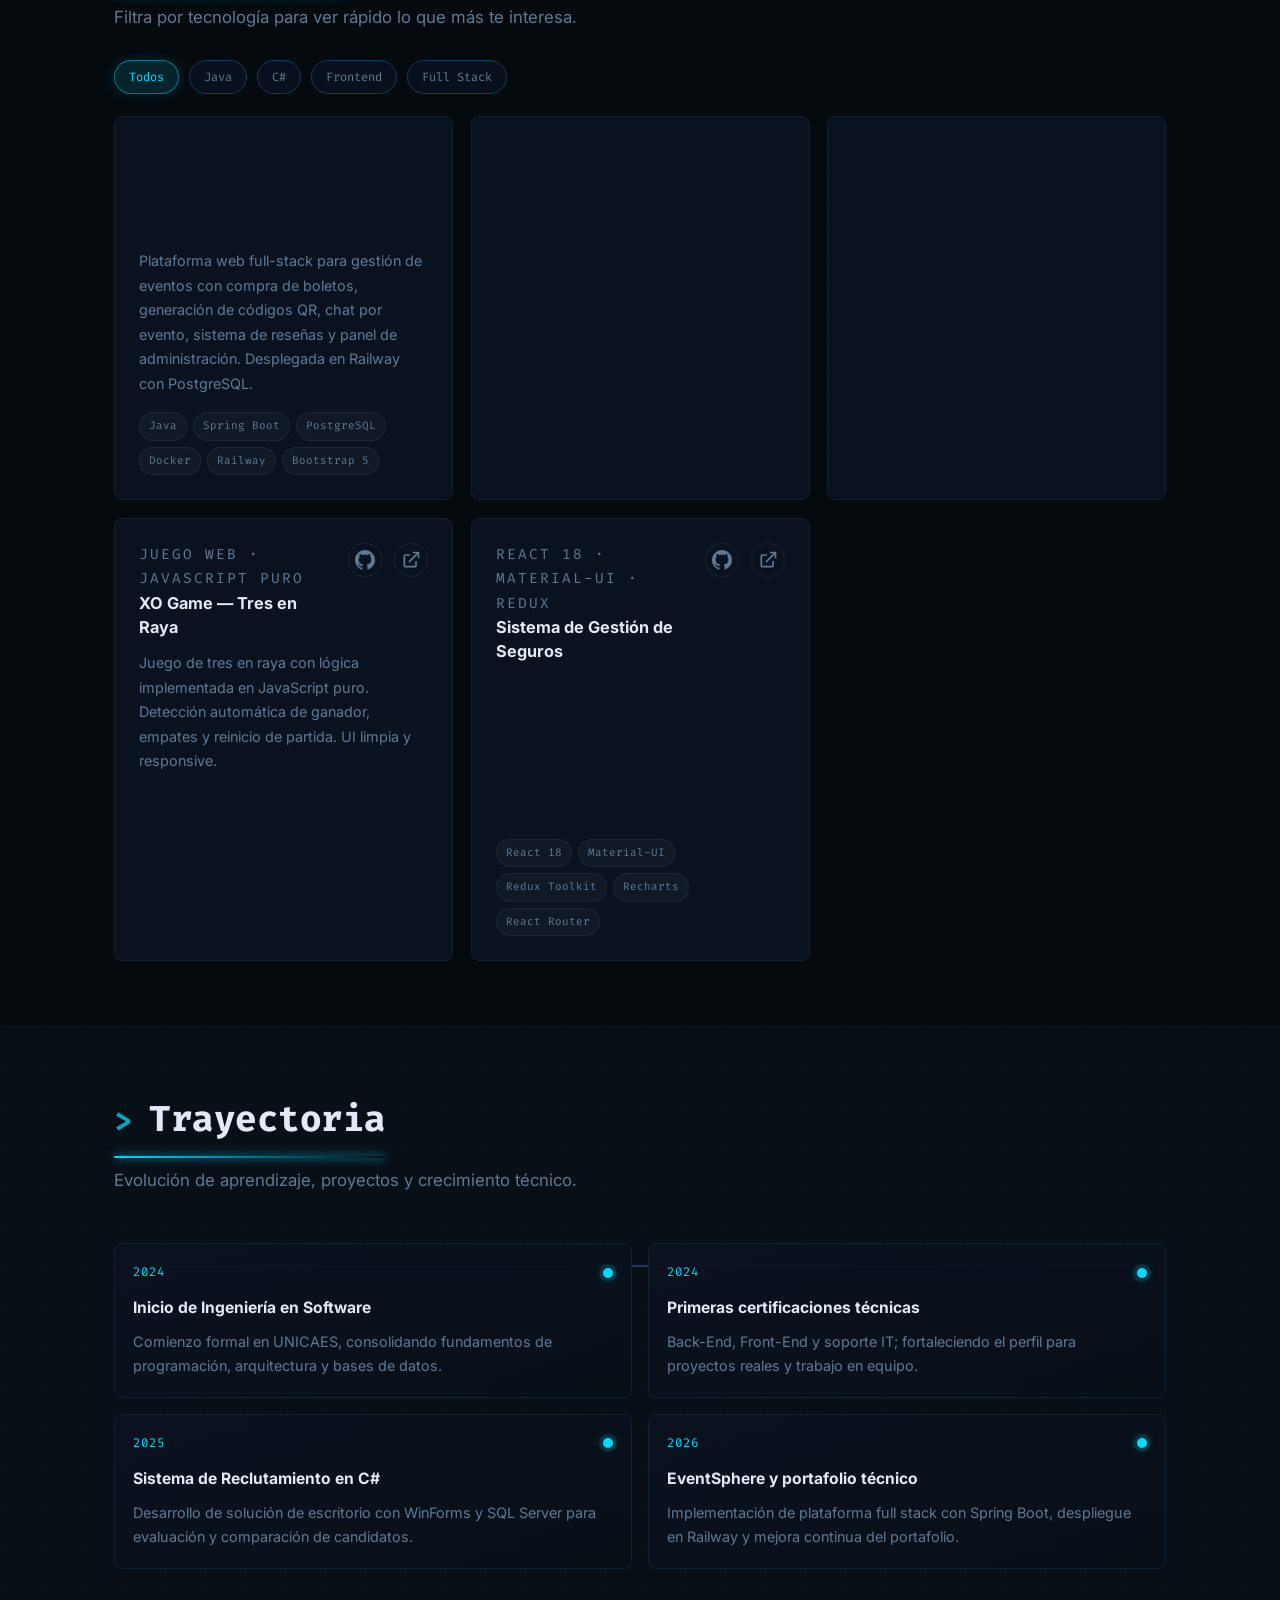
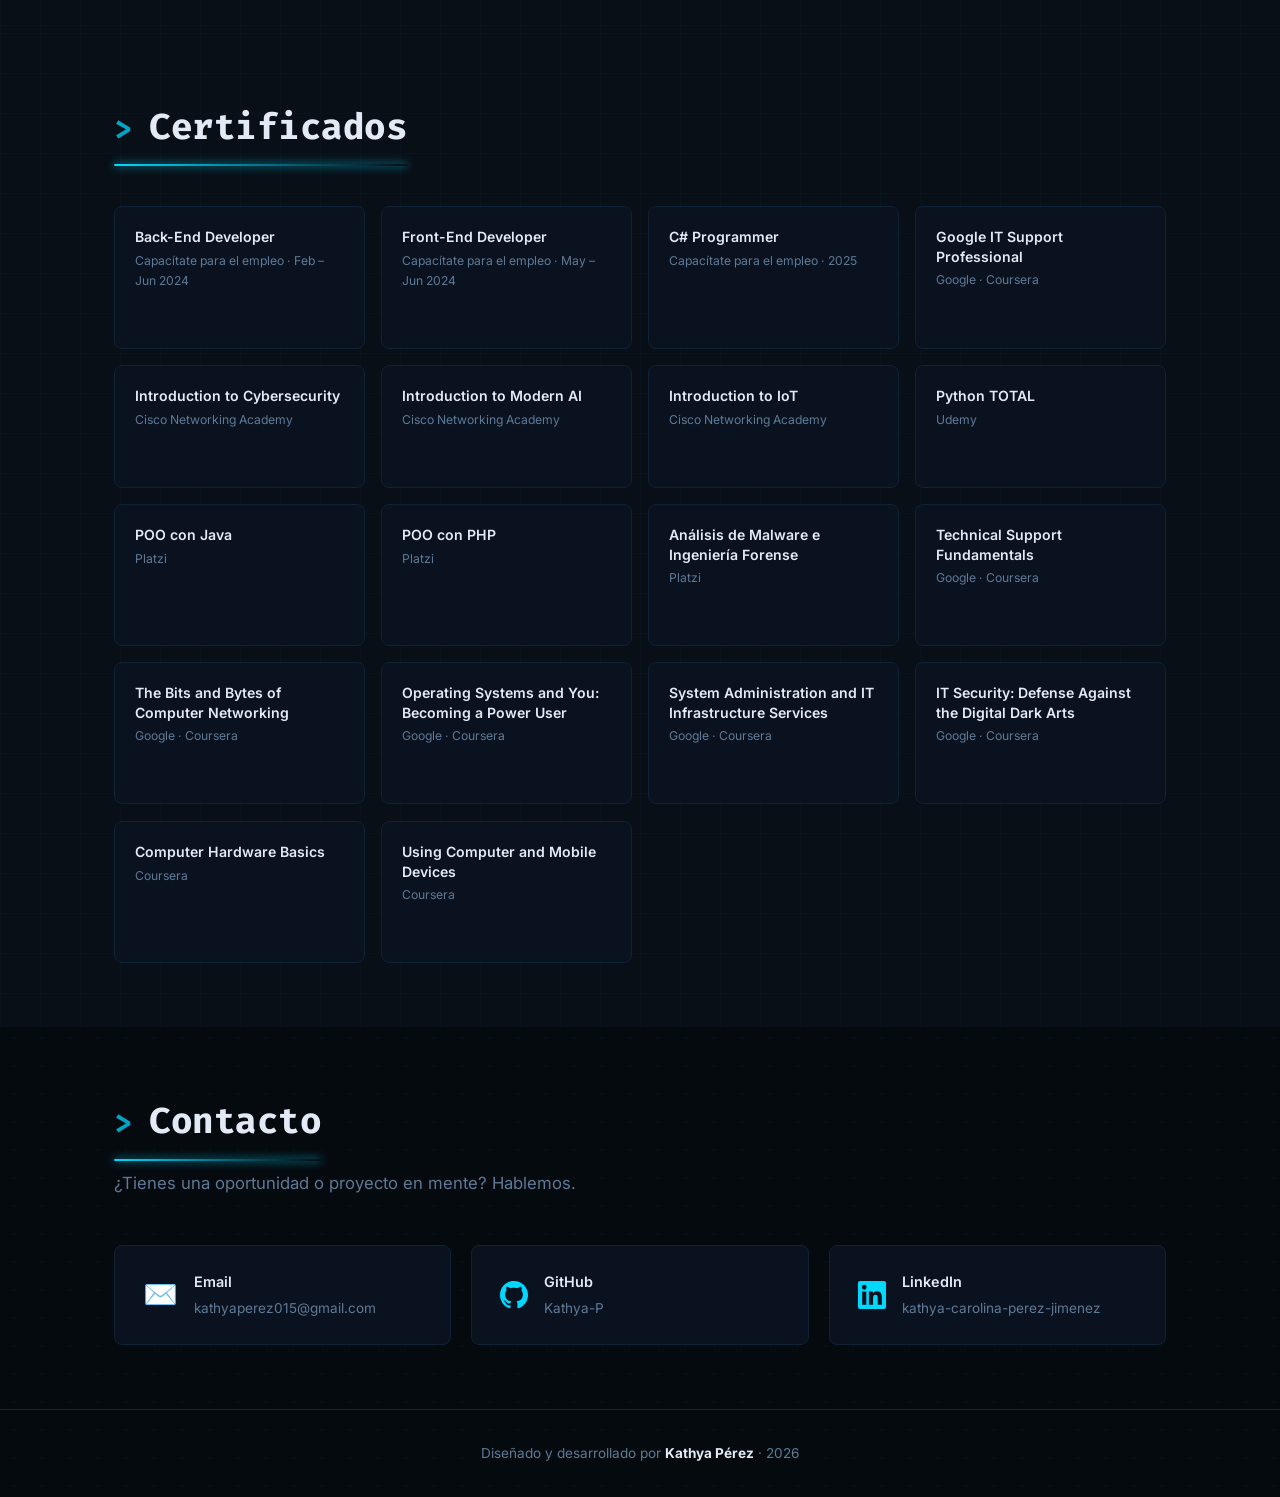
==== commit 28221b96: "habilidades" ====
--- a/index.html
+++ b/index.html
@@ -162,6 +162,55 @@
             <span class="tag">Visual Studio</span><span class="tag">Linux / Bash</span>
             <span class="tag">Apache</span><span class="tag">Nginx</span>
             <span class="tag">REST APIs</span><span class="tag">MVC</span>
+          </div>
+        </div>
+      </div>
+
+      <div class="skills-meter reveal" data-dir="left">
+        <div class="skills-meter-head">
+          <h3 data-i18n="skills-meter-title">Nivel actual por tecnología</h3>
+          <p data-i18n="skills-meter-note">Estimación basada en experiencia práctica en proyectos reales.</p>
+        </div>
+
+        <div class="meter-list">
+          <div class="meter-item">
+            <div class="meter-label-row">
+              <span class="meter-name">Java / Spring Boot</span>
+              <span class="meter-value">82%</span>
+            </div>
+            <div class="meter-track"><span class="meter-fill" style="--level: 82%"></span></div>
+          </div>
+
+          <div class="meter-item">
+            <div class="meter-label-row">
+              <span class="meter-name">C# / .NET</span>
+              <span class="meter-value">78%</span>
+            </div>
+            <div class="meter-track"><span class="meter-fill" style="--level: 78%"></span></div>
+          </div>
+
+          <div class="meter-item">
+            <div class="meter-label-row">
+              <span class="meter-name">JavaScript</span>
+              <span class="meter-value">76%</span>
+            </div>
+            <div class="meter-track"><span class="meter-fill" style="--level: 76%"></span></div>
+          </div>
+
+          <div class="meter-item">
+            <div class="meter-label-row">
+              <span class="meter-name">SQL &amp; BD Relacionales</span>
+              <span class="meter-value">74%</span>
+            </div>
+            <div class="meter-track"><span class="meter-fill" style="--level: 74%"></span></div>
+          </div>
+
+          <div class="meter-item">
+            <div class="meter-label-row">
+              <span class="meter-name">React / Vue</span>
+              <span class="meter-value">70%</span>
+            </div>
+            <div class="meter-track"><span class="meter-fill" style="--level: 70%"></span></div>
           </div>
         </div>
       </div>
--- a/styles.css
+++ b/styles.css
@@ -254,6 +254,12 @@
 }
 
 .lang-toggle {
+  width: 52px;
+  min-width: 52px;
+  box-sizing: border-box;
+  display: inline-flex;
+  align-items: center;
+  justify-content: center;
   background: transparent;
   color: var(--accent);
   border: 1.5px solid var(--accent);
@@ -261,7 +267,7 @@
   font-family: 'Fira Code', monospace;
   font-size: 0.78rem;
   font-weight: 700;
-  padding: 5px 12px;
+  padding: 5px 0;
   cursor: pointer;
   letter-spacing: 1px;
   text-shadow: 0 0 8px var(--accent);
@@ -656,6 +662,90 @@
 
 .tag:hover::before  { transform: translateX(0); }
 .tag:hover { color: #050a0f; border-color: var(--accent); background: transparent; }
+
+.skills-meter {
+  margin-top: 34px;
+  padding: 24px;
+  border-radius: var(--radius);
+  border: 1px solid var(--border-bright);
+  background:
+    linear-gradient(180deg, rgba(0,217,255,0.06), rgba(0,217,255,0.015)),
+    var(--bg-card);
+  box-shadow: 0 0 24px rgba(0,217,255,0.08);
+}
+
+.skills-meter-head h3 {
+  font-size: 0.85rem;
+  font-weight: 700;
+  letter-spacing: 1px;
+  text-transform: uppercase;
+  color: var(--accent);
+  font-family: 'Fira Code', monospace;
+  margin-bottom: 6px;
+}
+
+.skills-meter-head p {
+  color: var(--text-muted);
+  font-size: 0.9rem;
+  margin-bottom: 16px;
+}
+
+.meter-list {
+  display: grid;
+  grid-template-columns: repeat(2, minmax(220px, 1fr));
+  gap: 14px 18px;
+}
+
+.meter-item {
+  padding: 10px 12px;
+  border: 1px solid rgba(0,217,255,0.08);
+  border-radius: var(--radius-sm);
+  background: rgba(5,10,15,0.5);
+}
+
+.meter-label-row {
+  display: flex;
+  justify-content: space-between;
+  gap: 12px;
+  margin-bottom: 8px;
+}
+
+.meter-name,
+.meter-value {
+  font-family: 'Fira Code', monospace;
+  font-size: 0.78rem;
+}
+
+.meter-name { color: var(--text); }
+
+.meter-value {
+  color: var(--accent);
+  text-shadow: 0 0 10px rgba(0,217,255,0.35);
+}
+
+.meter-track {
+  position: relative;
+  height: 8px;
+  border-radius: 999px;
+  background: rgba(0,217,255,0.08);
+  border: 1px solid rgba(0,217,255,0.12);
+  overflow: hidden;
+}
+
+.meter-fill {
+  display: block;
+  height: 100%;
+  width: 0;
+  border-radius: inherit;
+  background: linear-gradient(90deg, #00d9ff 0%, #37f5ff 60%, #7dfbff 100%);
+  box-shadow: 0 0 14px rgba(0,217,255,0.45);
+  transition: width 0.9s ease;
+}
+
+.skills-meter.visible .meter-fill {
+  width: var(--level);
+}
+
 .projects-grid {
   display: grid;
   grid-template-columns: repeat(auto-fit, minmax(280px, 1fr));
@@ -1180,6 +1270,10 @@
 
   .skills-grid { grid-template-columns: 1fr 1fr; }
 
+  .meter-list {
+    grid-template-columns: 1fr;
+  }
+
   .projects-grid,
   .certs-grid,
   .contact-grid { grid-template-columns: 1fr; }
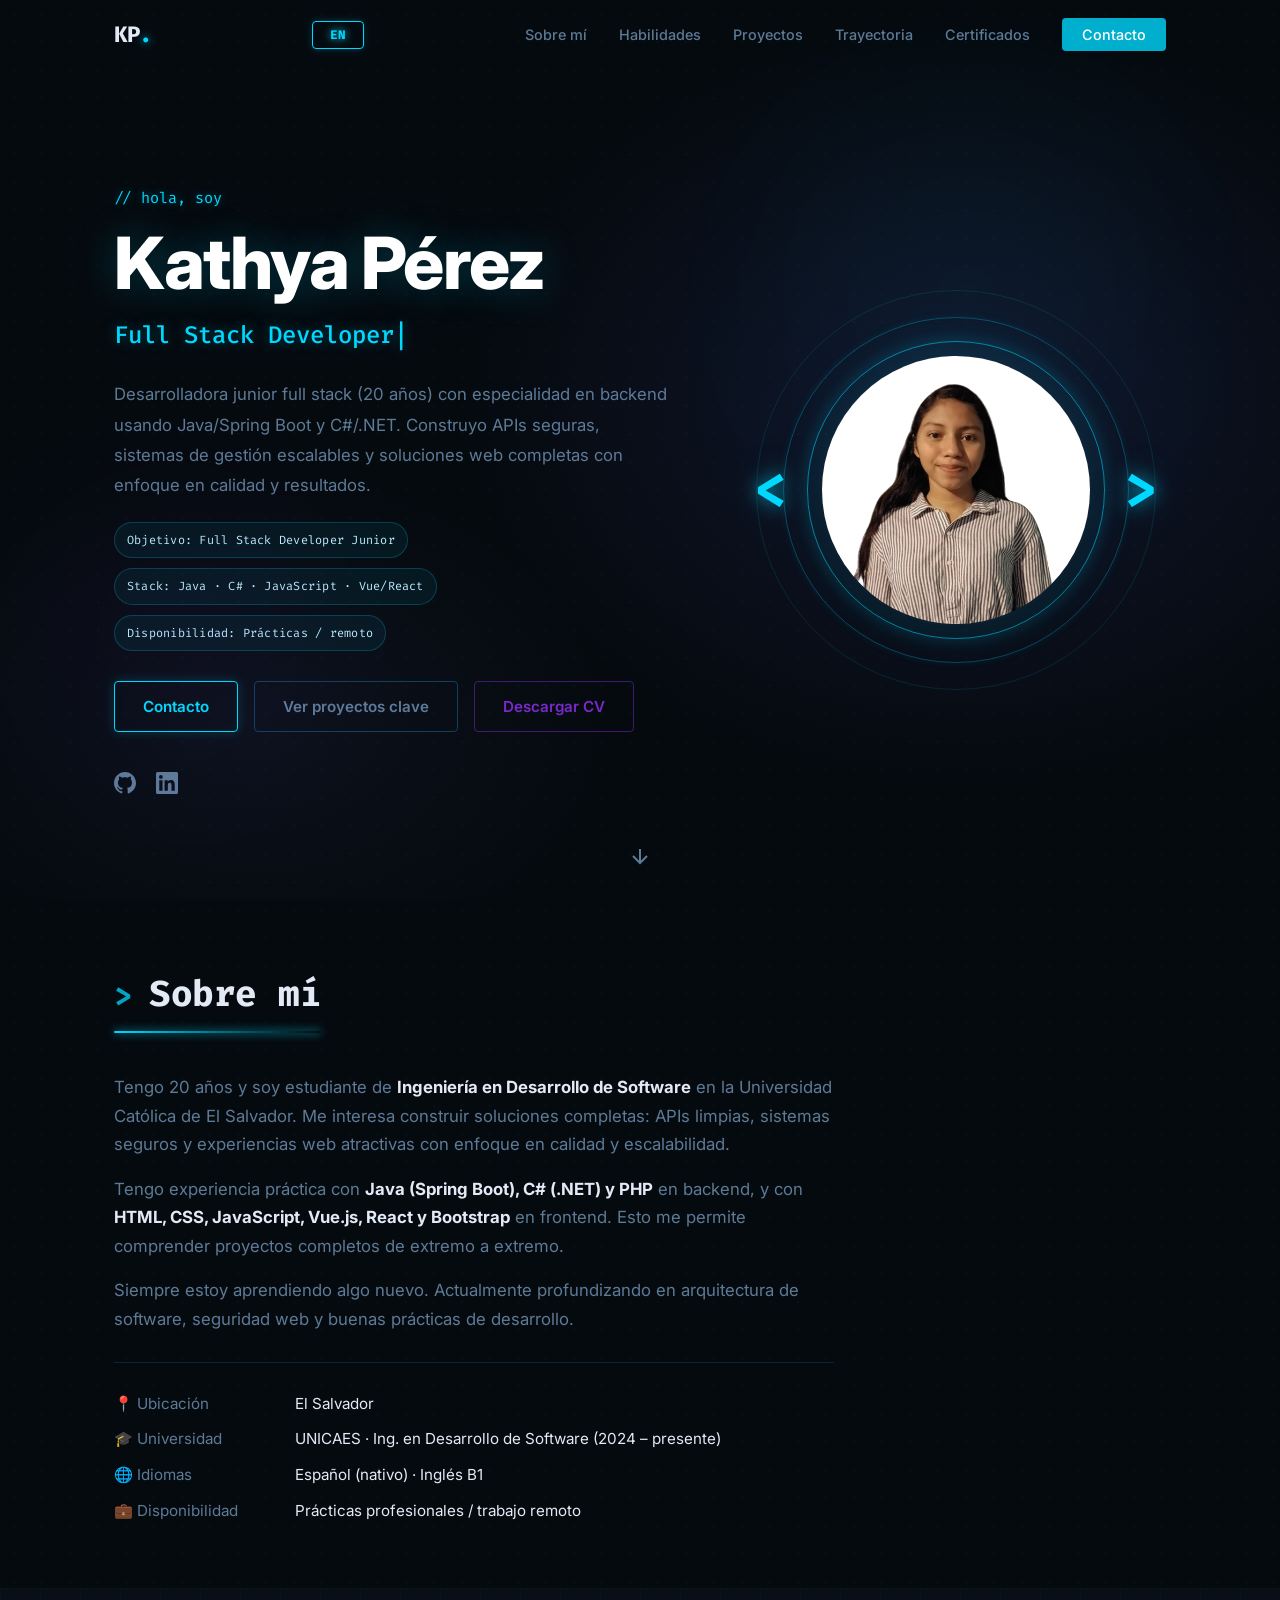
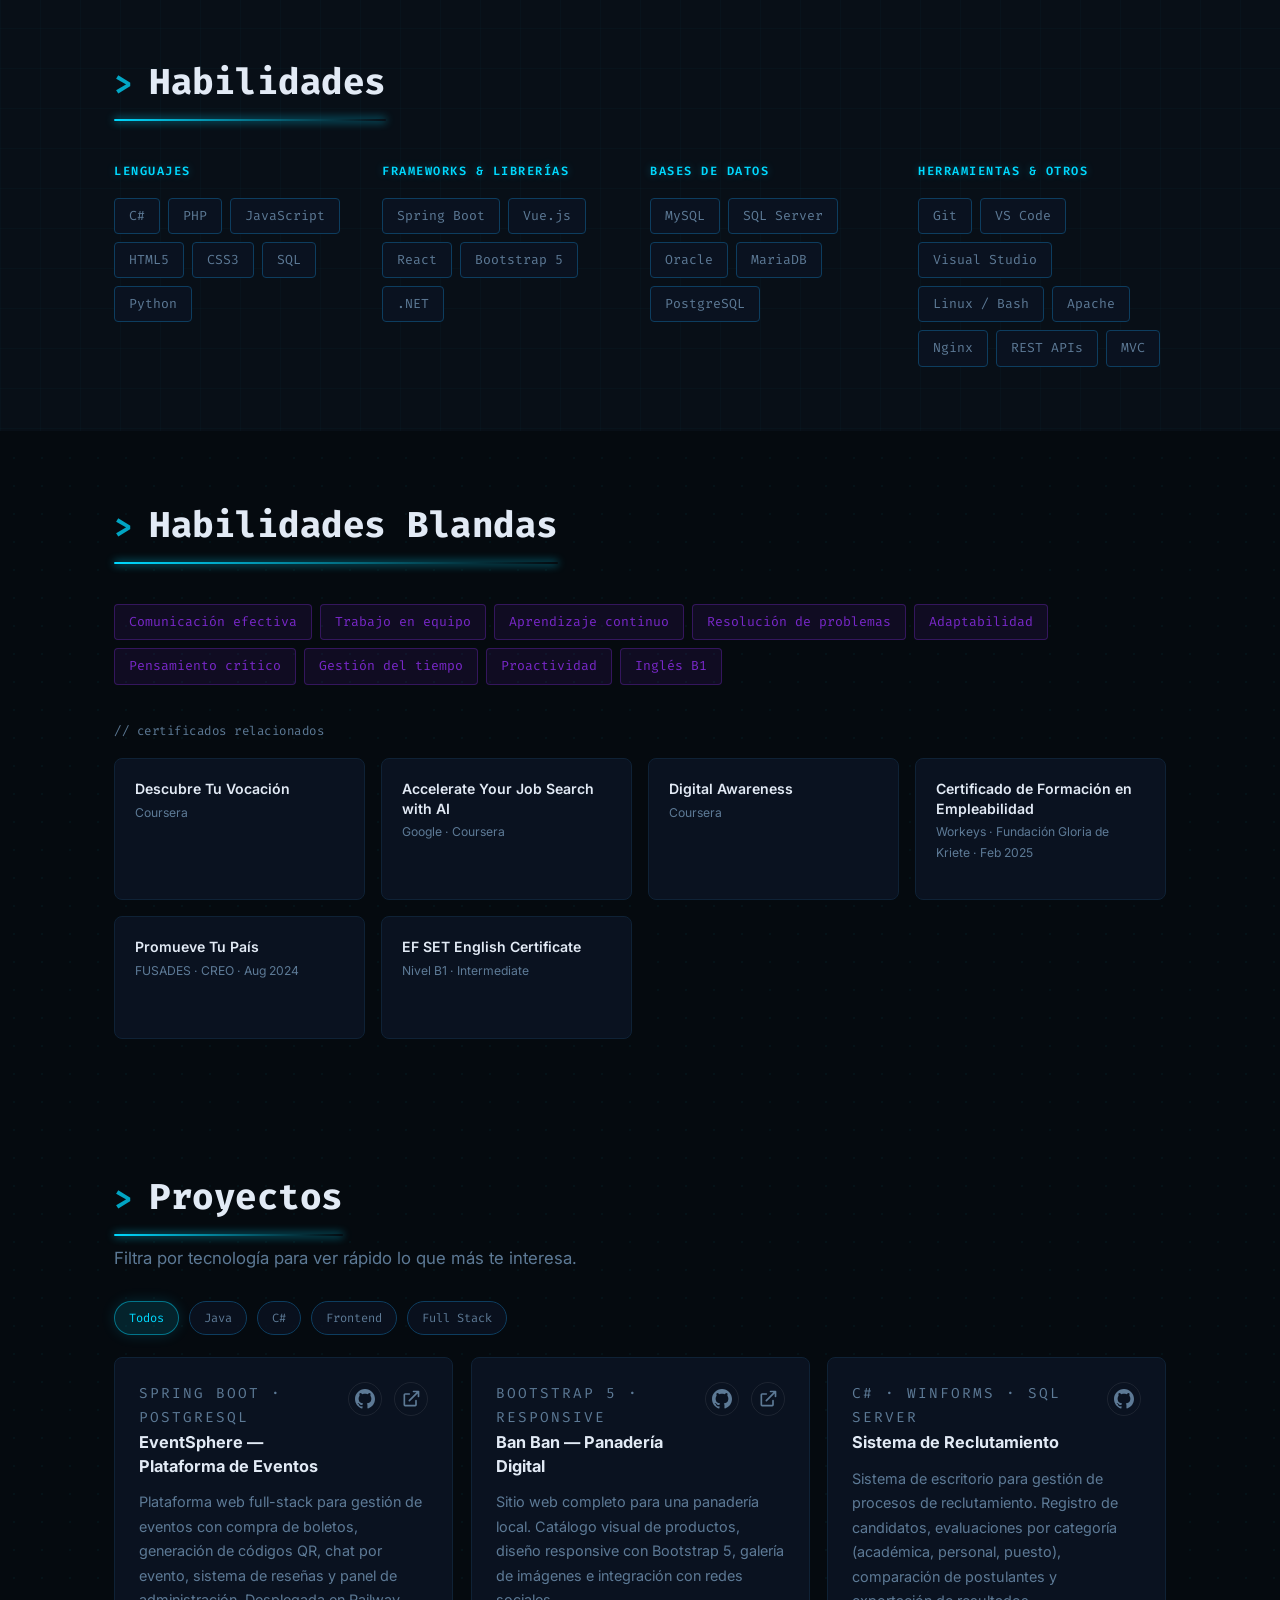
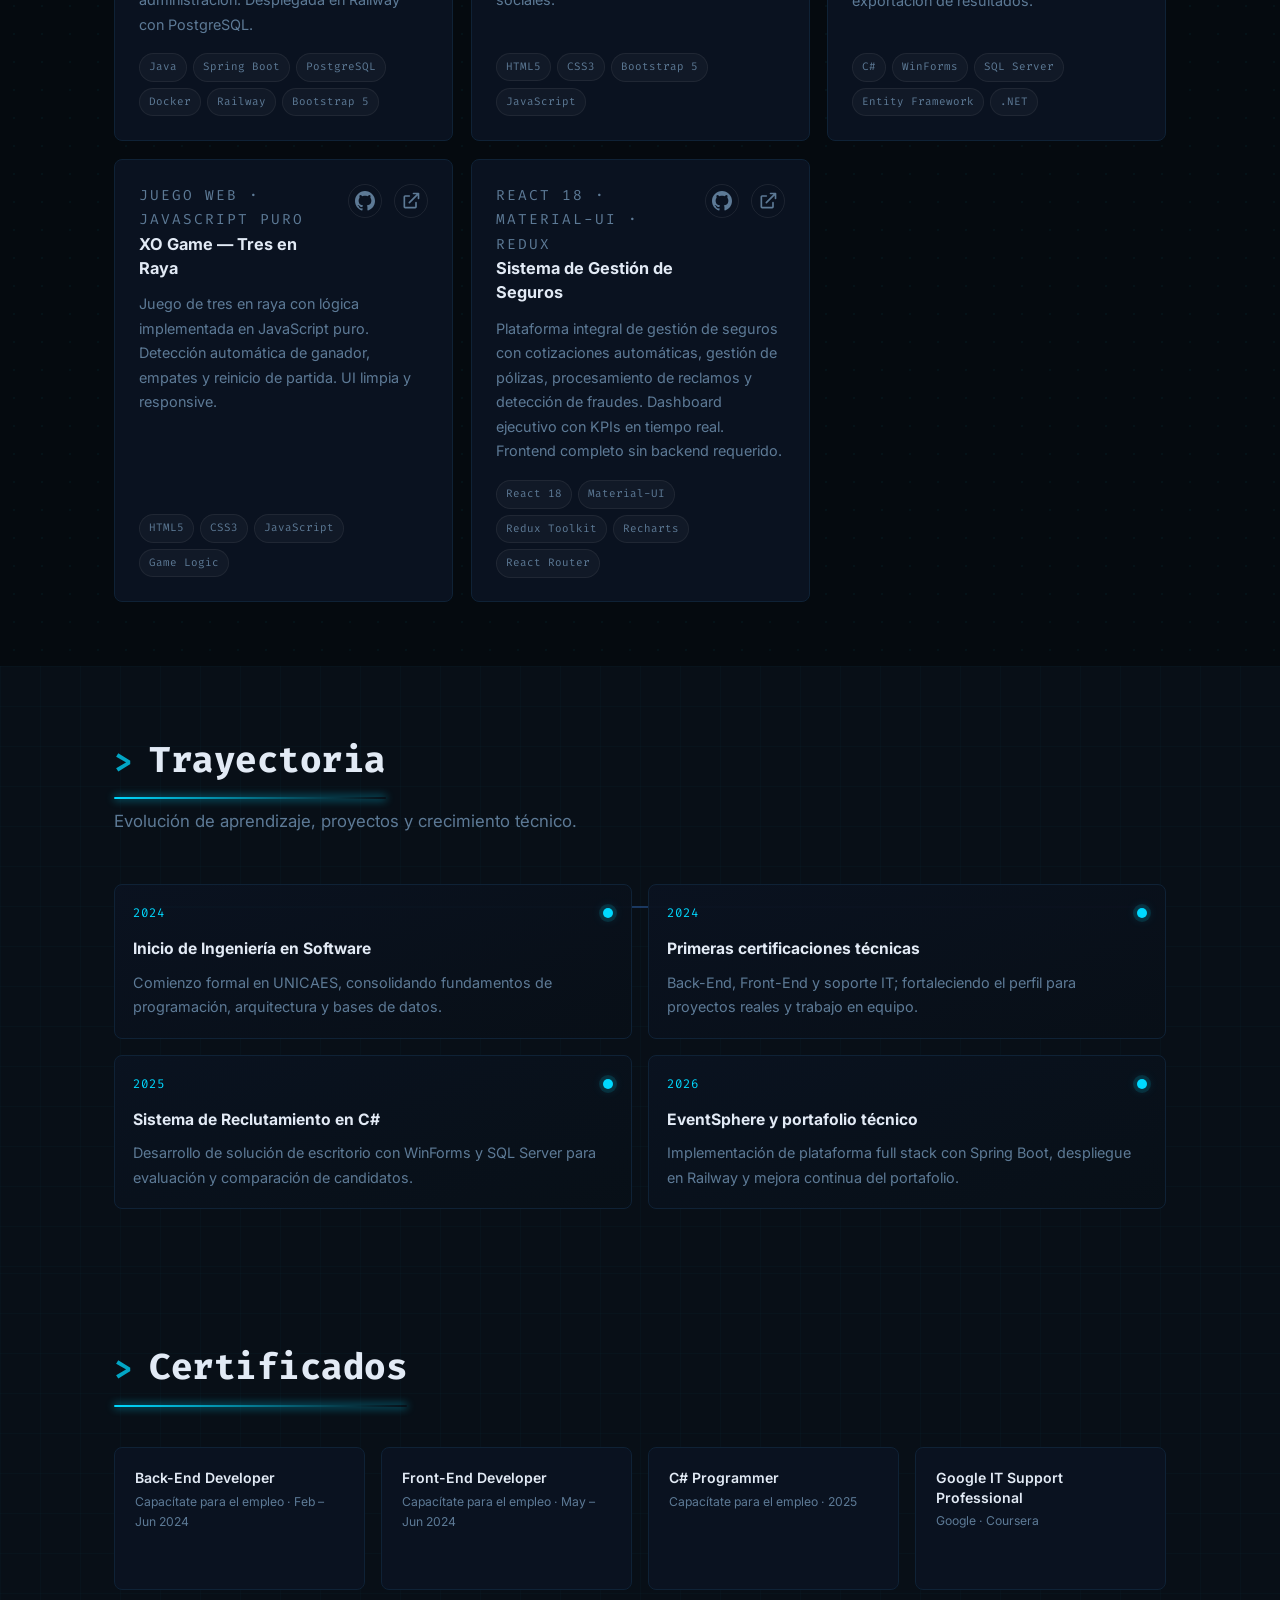
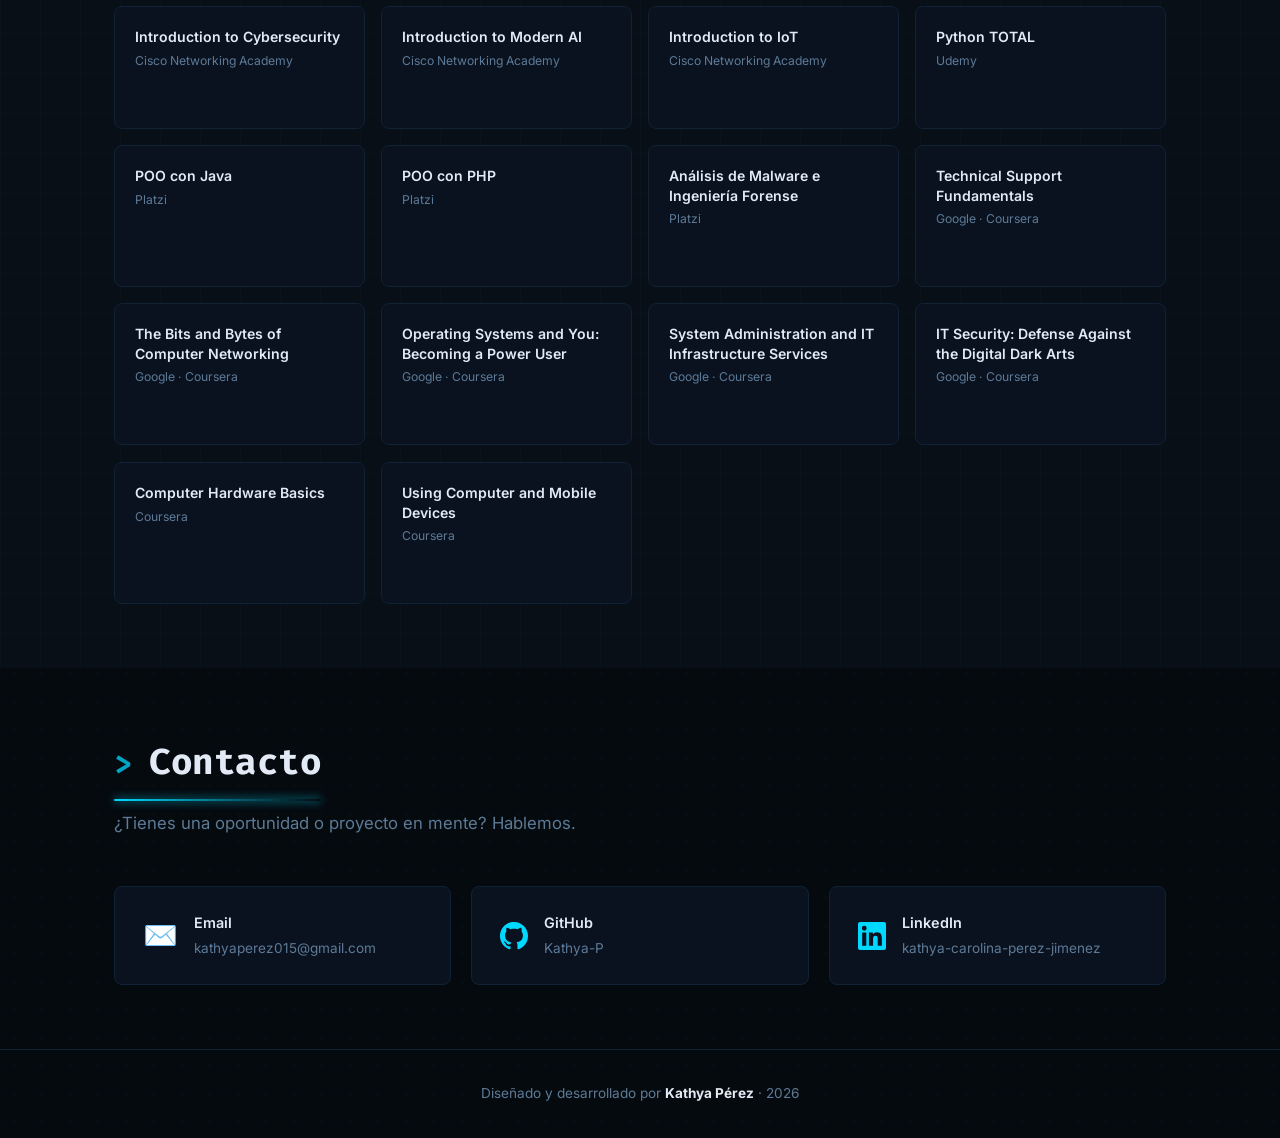
==== commit 4b89f891: "pequeñas correcciones en el diseño para mejorar la visualización en dispositivos móviles" ====
--- a/index.html
+++ b/index.html
@@ -134,83 +134,34 @@
         <div class="skill-category reveal">
           <h3 data-i18n="skill-cat-langs">Lenguajes</h3>
           <div class="skill-tags">
-            <span class="tag">C#</span><span class="tag">PHP</span><span class="tag">JavaScript</span>
-            <span class="tag">HTML5</span><span class="tag">CSS3</span><span class="tag">SQL</span>
-            <span class="tag">Python</span>
+            <span class="tag" data-level="78%">C#</span><span class="tag" data-level="72%">PHP</span><span class="tag" data-level="76%">JavaScript</span>
+            <span class="tag" data-level="80%">HTML5</span><span class="tag" data-level="78%">CSS3</span><span class="tag" data-level="74%">SQL</span>
+            <span class="tag" data-level="58%">Python</span>
           </div>
         </div>
         <div class="skill-category reveal">
           <h3 data-i18n="skill-cat-fw">Frameworks &amp; Librerías</h3>
           <div class="skill-tags">
-            <span class="tag">Spring Boot</span><span class="tag">Vue.js</span>
-            <span class="tag">React</span><span class="tag">Bootstrap 5</span>
-            <span class="tag">.NET</span>
+            <span class="tag" data-level="82%">Spring Boot</span><span class="tag" data-level="68%">Vue.js</span>
+            <span class="tag" data-level="70%">React</span><span class="tag" data-level="75%">Bootstrap 5</span>
+            <span class="tag" data-level="78%">.NET</span>
           </div>
         </div>
         <div class="skill-category reveal">
           <h3 data-i18n="skill-cat-db">Bases de Datos</h3>
           <div class="skill-tags">
-            <span class="tag">MySQL</span><span class="tag">SQL Server</span>
-            <span class="tag">Oracle</span><span class="tag">MariaDB</span>
-            <span class="tag">PostgreSQL</span>
+            <span class="tag" data-level="76%">MySQL</span><span class="tag" data-level="74%">SQL Server</span>
+            <span class="tag" data-level="60%">Oracle</span><span class="tag" data-level="66%">MariaDB</span>
+            <span class="tag" data-level="70%">PostgreSQL</span>
           </div>
         </div>
         <div class="skill-category reveal">
           <h3 data-i18n="skill-cat-tools">Herramientas &amp; Otros</h3>
           <div class="skill-tags">
-            <span class="tag">Git</span><span class="tag">VS Code</span>
-            <span class="tag">Visual Studio</span><span class="tag">Linux / Bash</span>
-            <span class="tag">Apache</span><span class="tag">Nginx</span>
-            <span class="tag">REST APIs</span><span class="tag">MVC</span>
-          </div>
-        </div>
-      </div>
-
-      <div class="skills-meter reveal" data-dir="left">
-        <div class="skills-meter-head">
-          <h3 data-i18n="skills-meter-title">Nivel actual por tecnología</h3>
-          <p data-i18n="skills-meter-note">Estimación basada en experiencia práctica en proyectos reales.</p>
-        </div>
-
-        <div class="meter-list">
-          <div class="meter-item">
-            <div class="meter-label-row">
-              <span class="meter-name">Java / Spring Boot</span>
-              <span class="meter-value">82%</span>
-            </div>
-            <div class="meter-track"><span class="meter-fill" style="--level: 82%"></span></div>
-          </div>
-
-          <div class="meter-item">
-            <div class="meter-label-row">
-              <span class="meter-name">C# / .NET</span>
-              <span class="meter-value">78%</span>
-            </div>
-            <div class="meter-track"><span class="meter-fill" style="--level: 78%"></span></div>
-          </div>
-
-          <div class="meter-item">
-            <div class="meter-label-row">
-              <span class="meter-name">JavaScript</span>
-              <span class="meter-value">76%</span>
-            </div>
-            <div class="meter-track"><span class="meter-fill" style="--level: 76%"></span></div>
-          </div>
-
-          <div class="meter-item">
-            <div class="meter-label-row">
-              <span class="meter-name">SQL &amp; BD Relacionales</span>
-              <span class="meter-value">74%</span>
-            </div>
-            <div class="meter-track"><span class="meter-fill" style="--level: 74%"></span></div>
-          </div>
-
-          <div class="meter-item">
-            <div class="meter-label-row">
-              <span class="meter-name">React / Vue</span>
-              <span class="meter-value">70%</span>
-            </div>
-            <div class="meter-track"><span class="meter-fill" style="--level: 70%"></span></div>
+            <span class="tag" data-level="80%">Git</span><span class="tag" data-level="88%">VS Code</span>
+            <span class="tag" data-level="80%">Visual Studio</span><span class="tag" data-level="68%">Linux / Bash</span>
+            <span class="tag" data-level="64%">Apache</span><span class="tag" data-level="62%">Nginx</span>
+            <span class="tag" data-level="84%">REST APIs</span><span class="tag" data-level="78%">MVC</span>
           </div>
         </div>
       </div>
--- a/styles.css
+++ b/styles.css
@@ -663,87 +663,32 @@
 .tag:hover::before  { transform: translateX(0); }
 .tag:hover { color: #050a0f; border-color: var(--accent); background: transparent; }
 
-.skills-meter {
-  margin-top: 34px;
-  padding: 24px;
-  border-radius: var(--radius);
-  border: 1px solid var(--border-bright);
-  background:
-    linear-gradient(180deg, rgba(0,217,255,0.06), rgba(0,217,255,0.015)),
-    var(--bg-card);
-  box-shadow: 0 0 24px rgba(0,217,255,0.08);
-}
-
-.skills-meter-head h3 {
-  font-size: 0.85rem;
-  font-weight: 700;
-  letter-spacing: 1px;
-  text-transform: uppercase;
-  color: var(--accent);
-  font-family: 'Fira Code', monospace;
-  margin-bottom: 6px;
-}
-
-.skills-meter-head p {
-  color: var(--text-muted);
-  font-size: 0.9rem;
-  margin-bottom: 16px;
-}
-
-.meter-list {
-  display: grid;
-  grid-template-columns: repeat(2, minmax(220px, 1fr));
-  gap: 14px 18px;
-}
-
-.meter-item {
-  padding: 10px 12px;
-  border: 1px solid rgba(0,217,255,0.08);
-  border-radius: var(--radius-sm);
-  background: rgba(5,10,15,0.5);
-}
-
-.meter-label-row {
-  display: flex;
-  justify-content: space-between;
-  gap: 12px;
-  margin-bottom: 8px;
-}
-
-.meter-name,
-.meter-value {
-  font-family: 'Fira Code', monospace;
-  font-size: 0.78rem;
-}
-
-.meter-name { color: var(--text); }
-
-.meter-value {
-  color: var(--accent);
-  text-shadow: 0 0 10px rgba(0,217,255,0.35);
-}
-
-.meter-track {
-  position: relative;
-  height: 8px;
-  border-radius: 999px;
-  background: rgba(0,217,255,0.08);
-  border: 1px solid rgba(0,217,255,0.12);
-  overflow: hidden;
-}
-
-.meter-fill {
-  display: block;
-  height: 100%;
-  width: 0;
-  border-radius: inherit;
-  background: linear-gradient(90deg, #00d9ff 0%, #37f5ff 60%, #7dfbff 100%);
-  box-shadow: 0 0 14px rgba(0,217,255,0.45);
-  transition: width 0.9s ease;
-}
-
-.skills-meter.visible .meter-fill {
-  width: var(--level);
+.skills-grid .tag[data-level]::after {
+  content: attr(data-level);
+  position: absolute;
+  left: 50%;
+  bottom: calc(100% + 8px);
+  transform: translateX(-50%) translateY(4px);
+  background: rgba(5, 10, 15, 0.95);
+  color: var(--accent);
+  border: 1px solid var(--accent);
+  border-radius: 4px;
+  padding: 2px 8px;
+  font-size: 0.68rem;
+  line-height: 1.2;
+  font-family: 'Fira Code', monospace;
+  text-shadow: 0 0 8px rgba(0,217,255,0.35);
+  box-shadow: 0 0 18px rgba(0,217,255,0.22);
+  pointer-events: none;
+  opacity: 0;
+  transition: opacity 0.18s ease, transform 0.18s ease;
+  z-index: 2;
+}
+
+.skills-grid .tag[data-level]:hover::after,
+.skills-grid .tag[data-level]:focus-visible::after {
+  opacity: 1;
+  transform: translateX(-50%) translateY(0);
 }
 
 .projects-grid {
@@ -1270,10 +1215,6 @@
 
   .skills-grid { grid-template-columns: 1fr 1fr; }
 
-  .meter-list {
-    grid-template-columns: 1fr;
-  }
-
   .projects-grid,
   .certs-grid,
   .contact-grid { grid-template-columns: 1fr; }
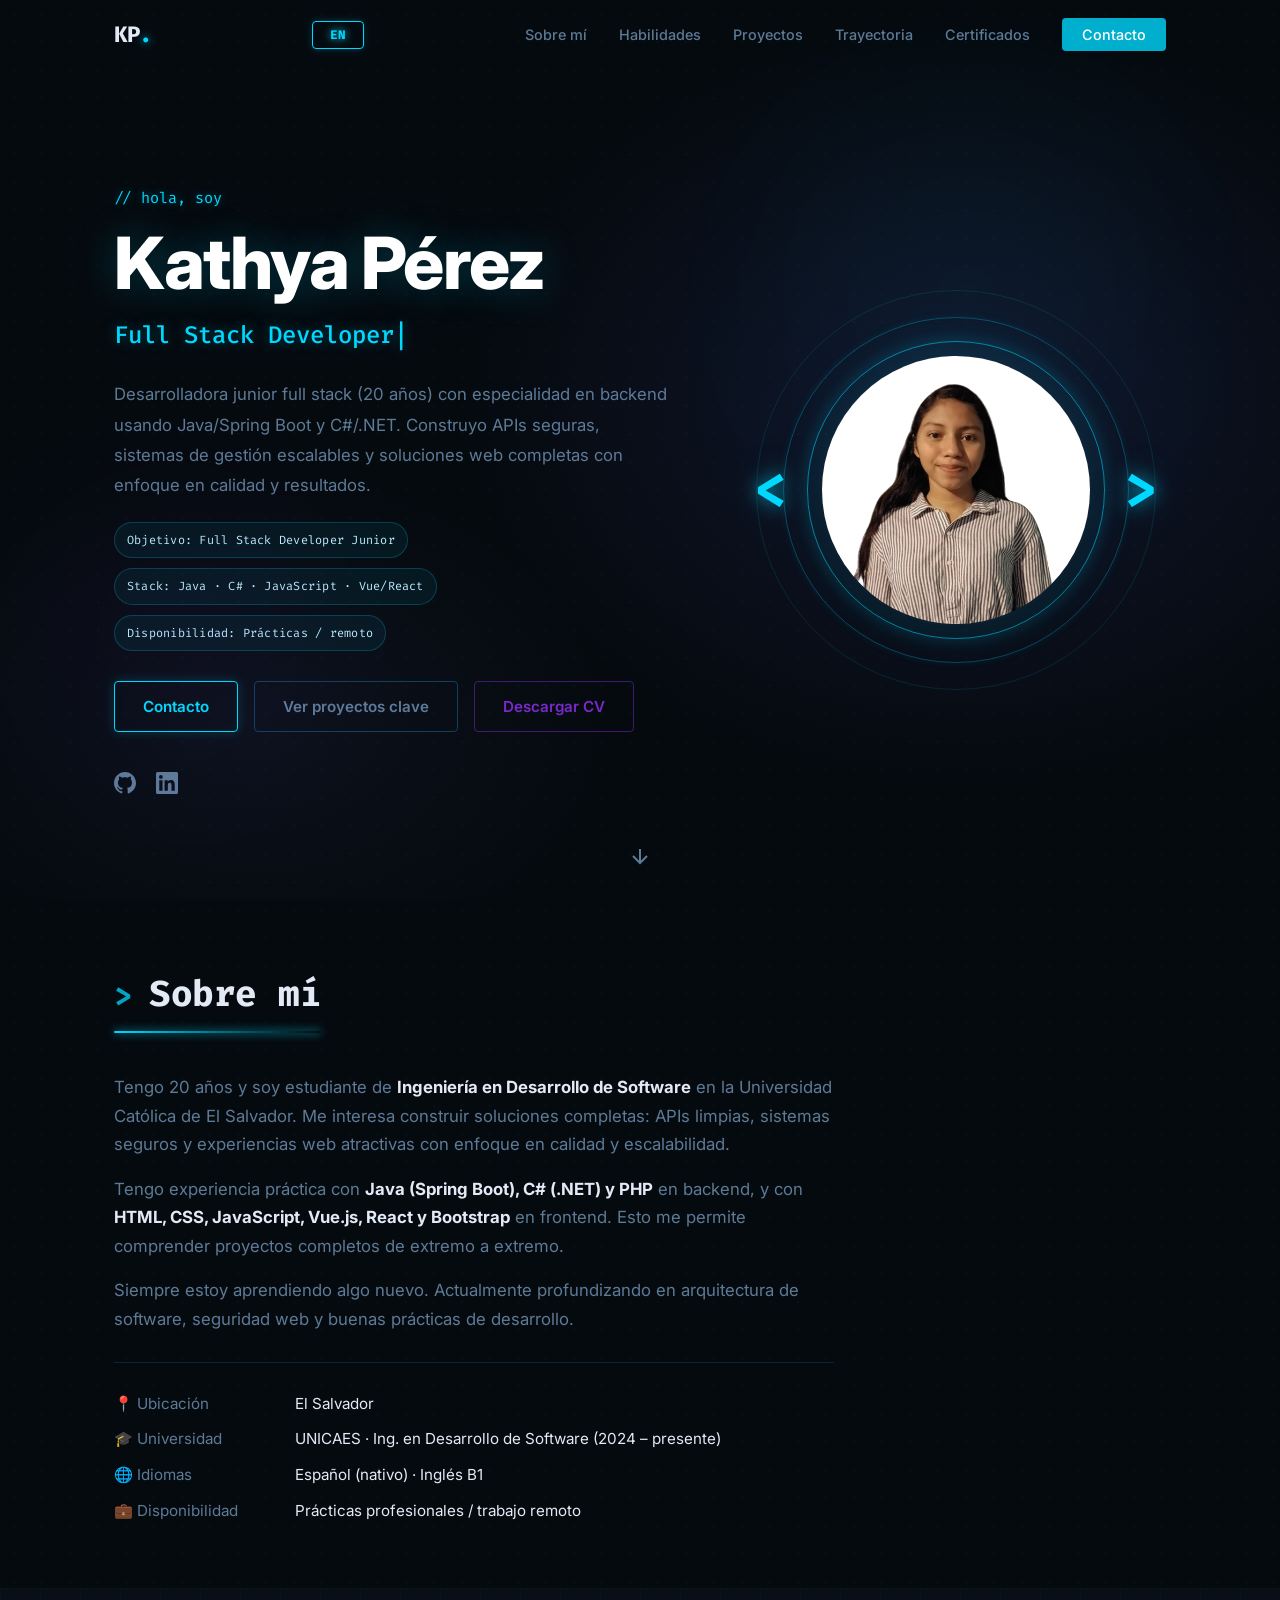
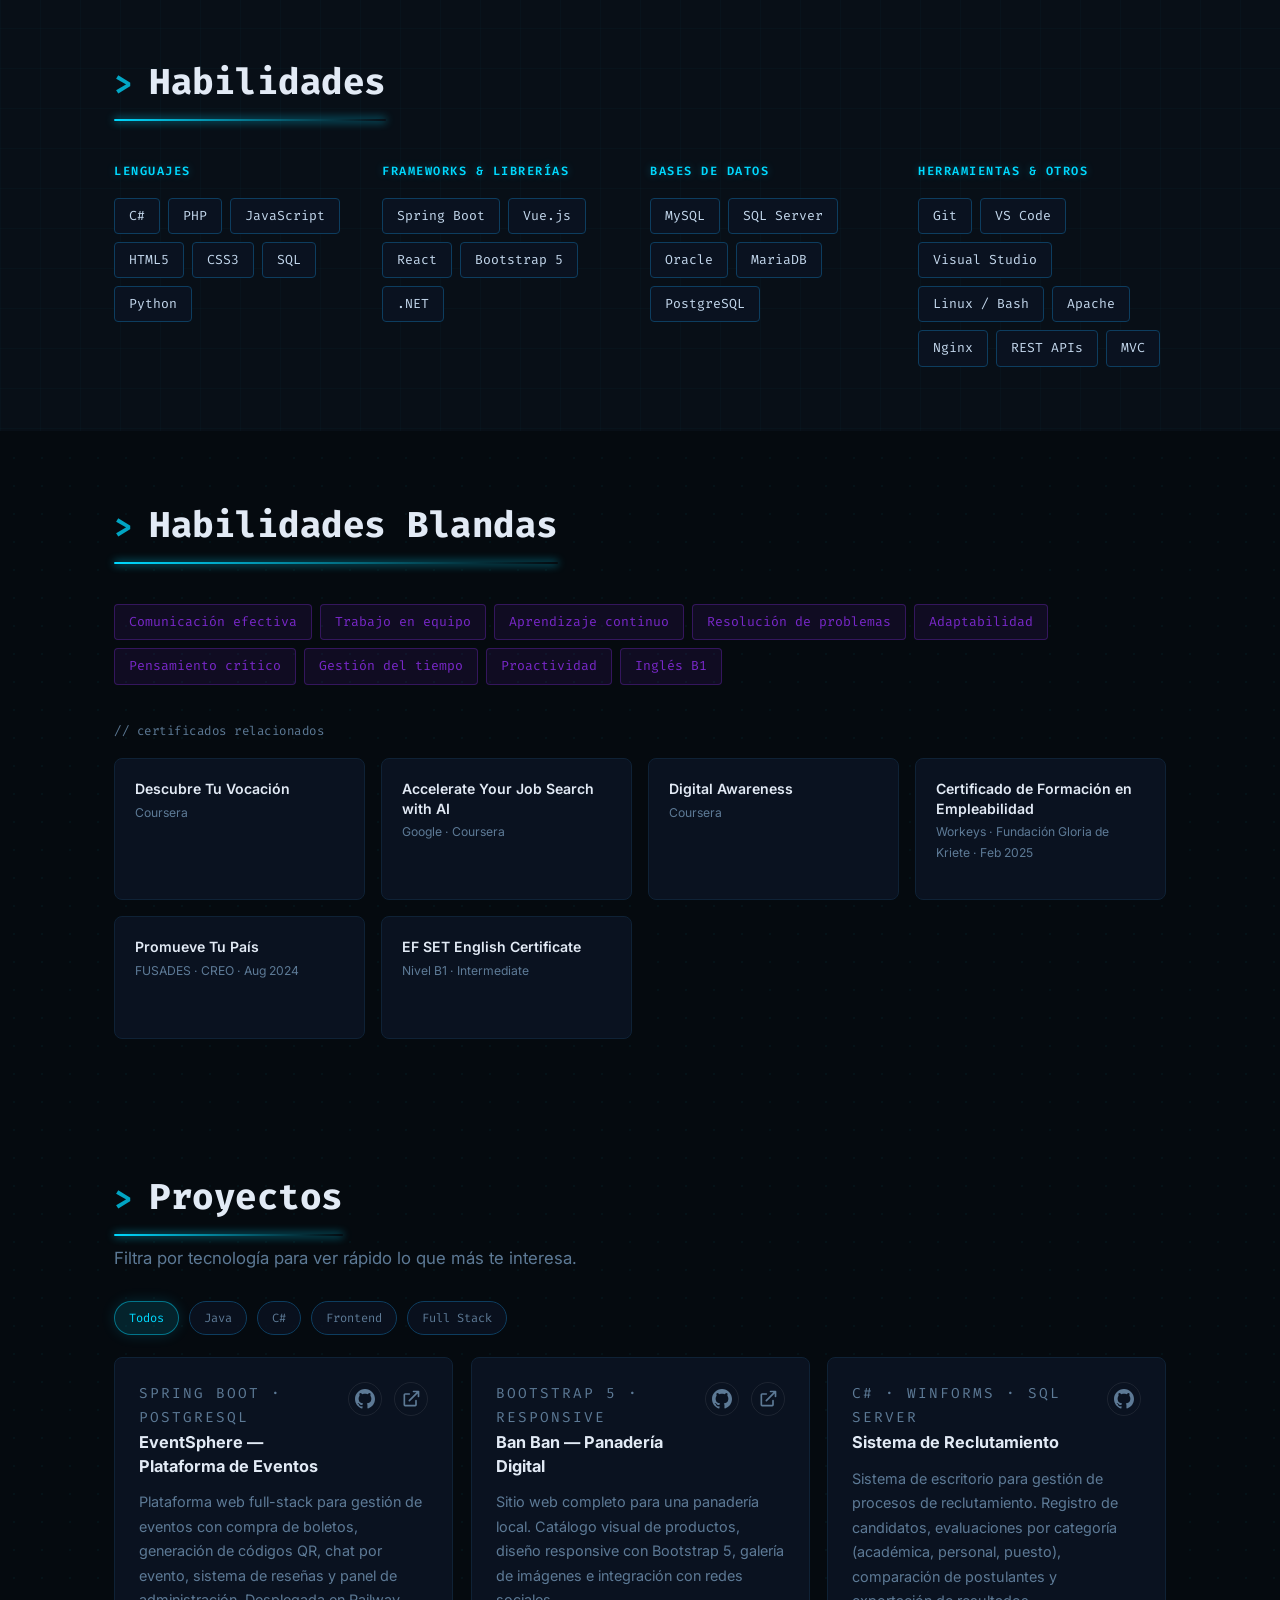
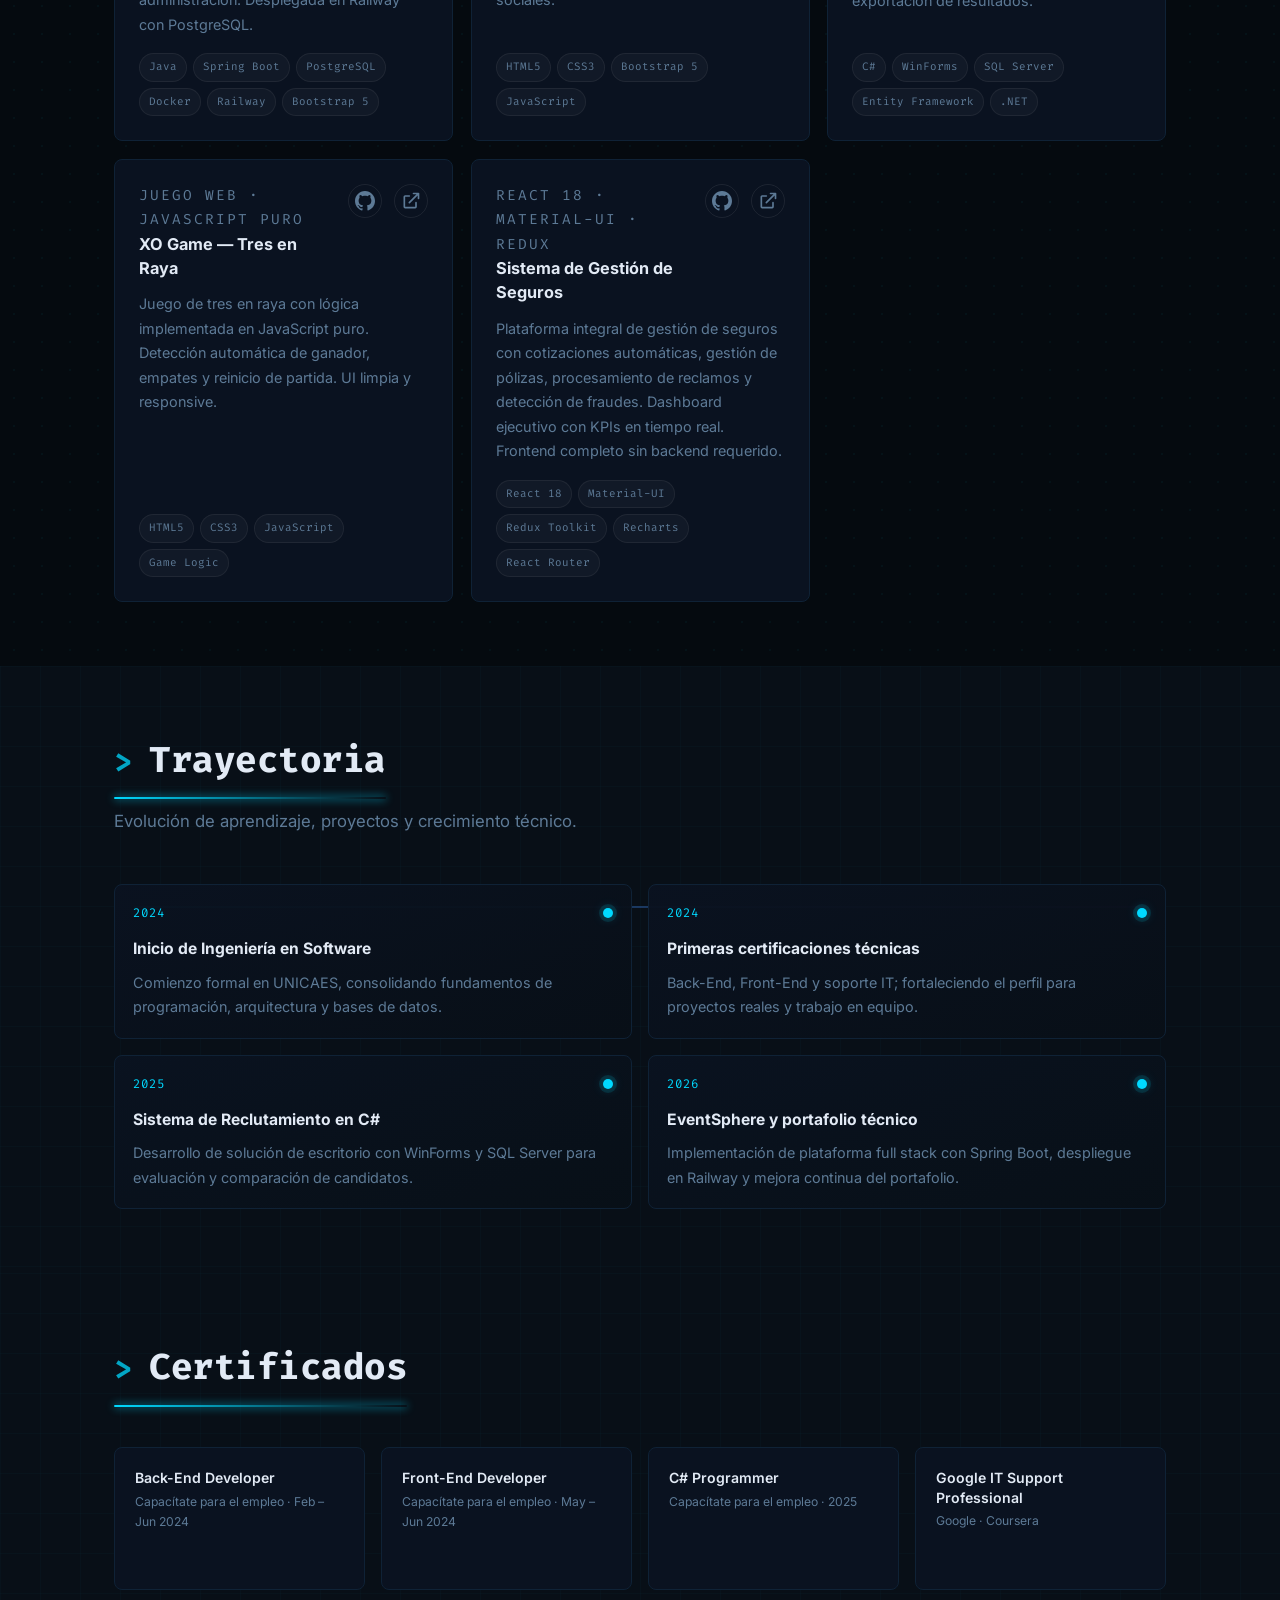
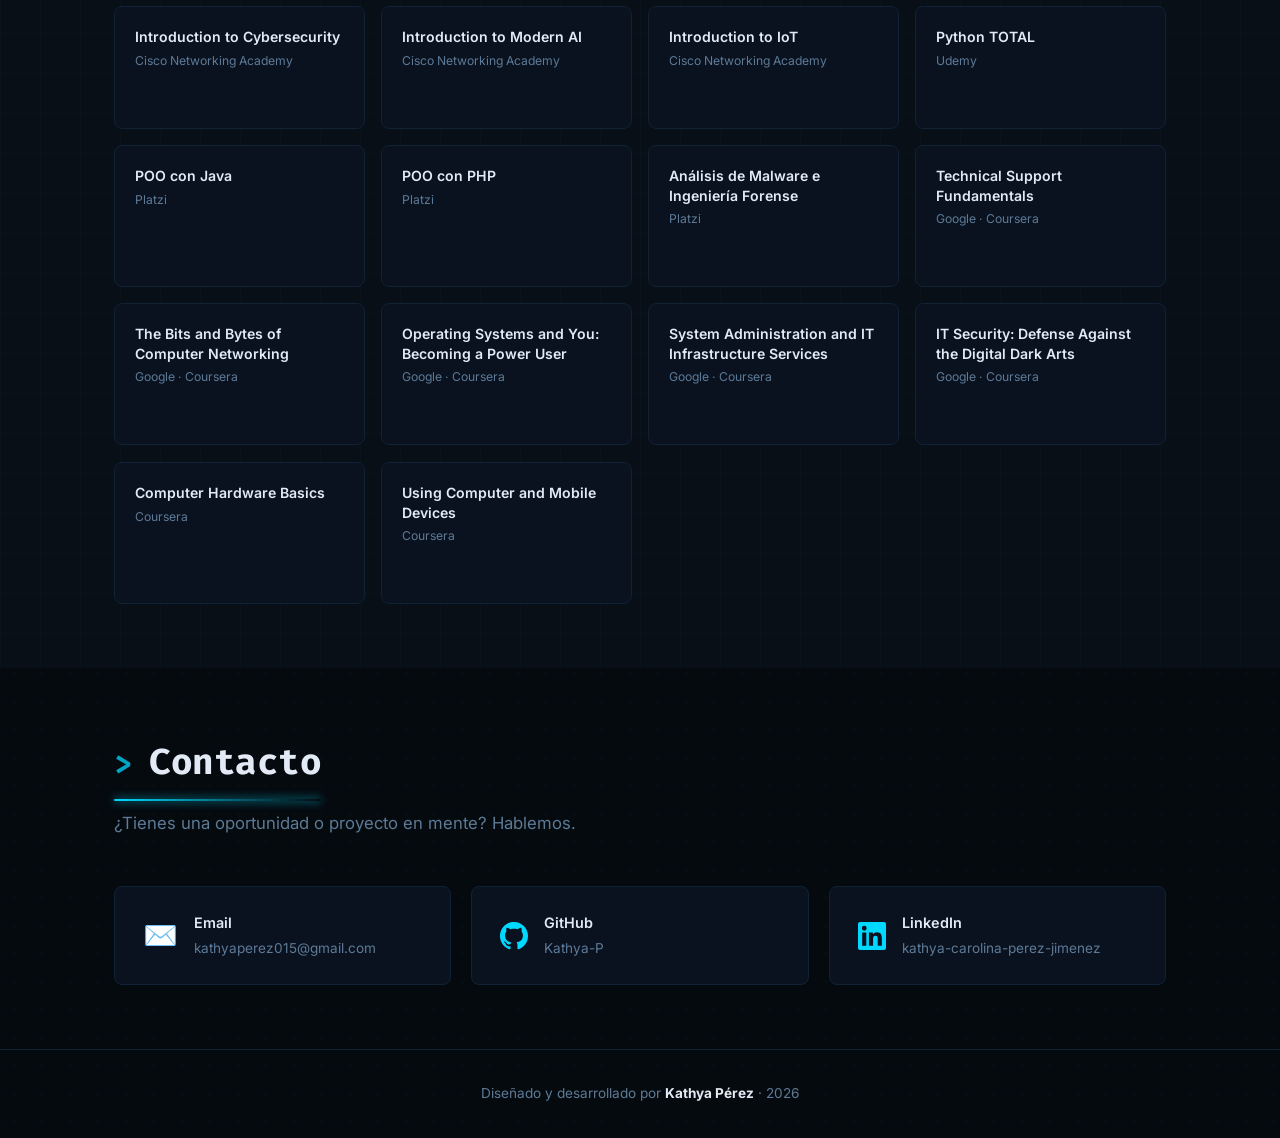
==== commit 9cf1b3e9: "icon" ====
--- a/index.html
+++ b/index.html
@@ -5,6 +5,8 @@
   <meta name="viewport" content="width=device-width, initial-scale=1.0" />
   <title>Kathya Pérez | Dev Student</title>
   <meta name="description" content="Portfolio de Kathya Pérez — Estudiante de Ingeniería en Desarrollo de Software y Backend Developer en El Salvador." />
+  <link rel="icon" type="image/svg+xml" href="favicon.svg" />
+  <link rel="shortcut icon" href="favicon.svg" />
   <link rel="preconnect" href="https://fonts.googleapis.com" />
   <link rel="preconnect" href="https://fonts.gstatic.com" crossorigin />
   <link href="https://fonts.googleapis.com/css2?family=Inter:wght@300;400;500;600;700;800&family=Fira+Code:wght@400;500&display=swap" rel="stylesheet" />
--- a/styles.css
+++ b/styles.css
@@ -667,22 +667,45 @@
   content: attr(data-level);
   position: absolute;
   left: 50%;
+  top: auto;
   bottom: calc(100% + 8px);
   transform: translateX(-50%) translateY(4px);
-  background: rgba(5, 10, 15, 0.95);
-  color: var(--accent);
-  border: 1px solid var(--accent);
+  background: #00d9ff;
+  color: #03131d;
+  border: 1px solid #7ff0ff;
   border-radius: 4px;
-  padding: 2px 8px;
-  font-size: 0.68rem;
+  padding: 3px 9px;
+  font-size: 0.72rem;
+  font-weight: 700;
+  letter-spacing: 0.02em;
   line-height: 1.2;
   font-family: 'Fira Code', monospace;
-  text-shadow: 0 0 8px rgba(0,217,255,0.35);
-  box-shadow: 0 0 18px rgba(0,217,255,0.22);
+  text-shadow: none;
+  box-shadow: 0 8px 16px rgba(0, 0, 0, 0.35);
+  white-space: nowrap;
   pointer-events: none;
   opacity: 0;
   transition: opacity 0.18s ease, transform 0.18s ease;
-  z-index: 2;
+  z-index: 4;
+}
+
+.skills-grid .tag[data-level] {
+  overflow: visible;
+  color: #c5d9ee;
+  z-index: 1;
+}
+
+.skills-grid .tag[data-level]::before {
+  display: none;
+}
+
+.skills-grid .tag[data-level]:hover,
+.skills-grid .tag[data-level]:focus-visible {
+  color: #ebf8ff;
+  background: rgba(0, 217, 255, 0.16);
+  border-color: #37e8ff;
+  box-shadow: 0 0 0 1px rgba(0, 217, 255, 0.15), 0 0 16px rgba(0, 217, 255, 0.18);
+  z-index: 6;
 }
 
 .skills-grid .tag[data-level]:hover::after,
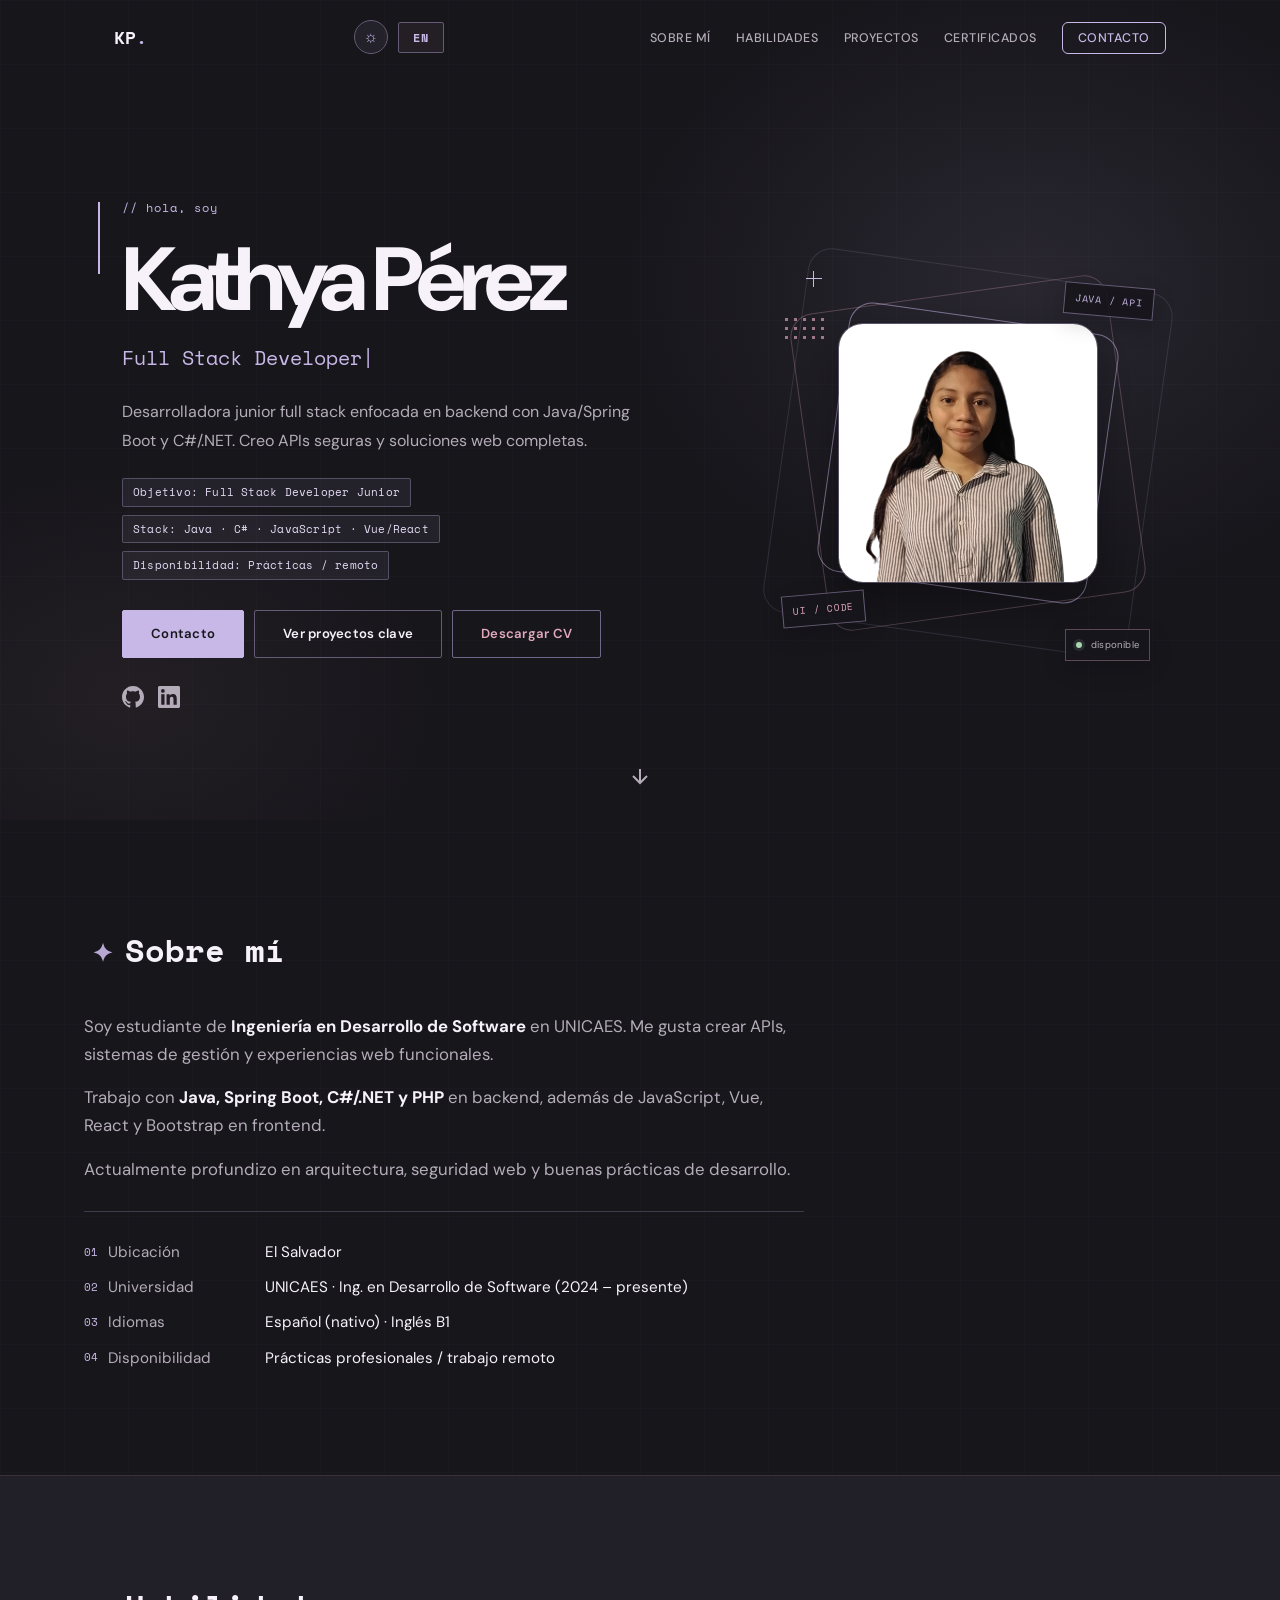
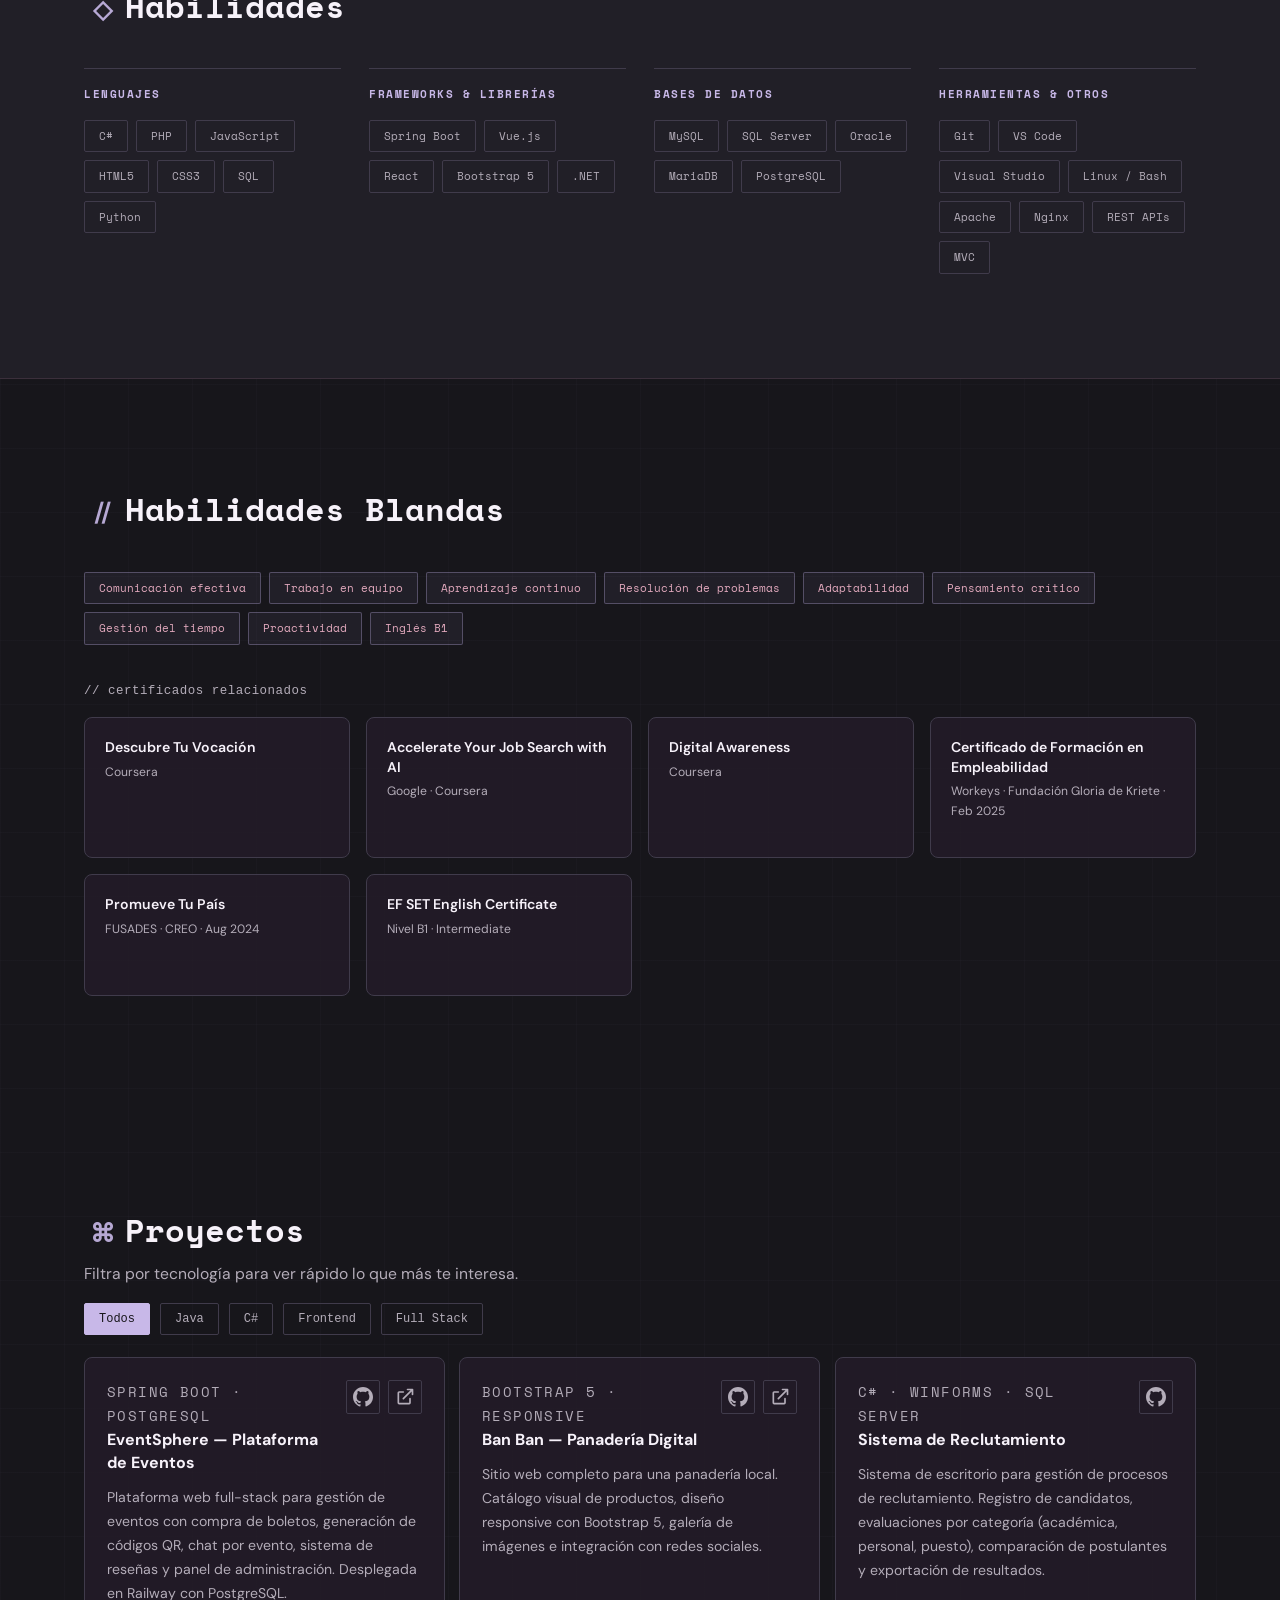
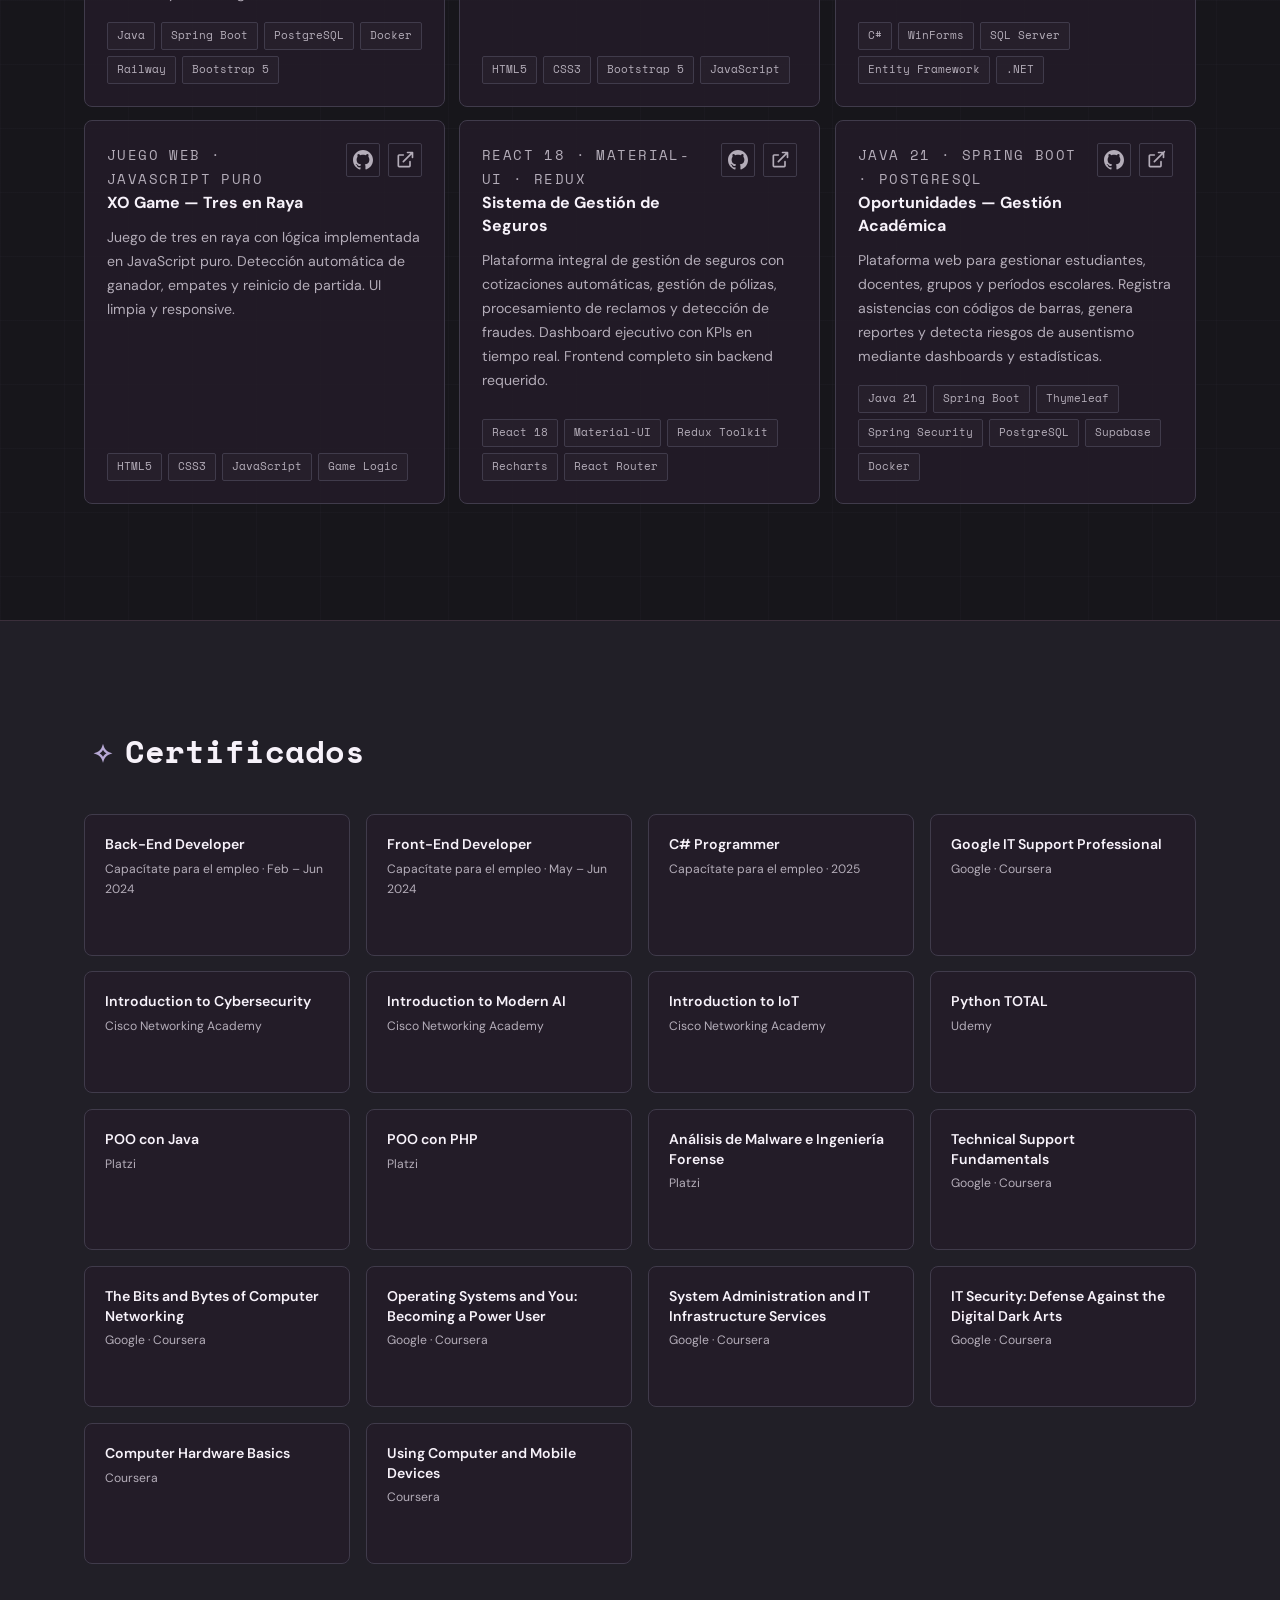
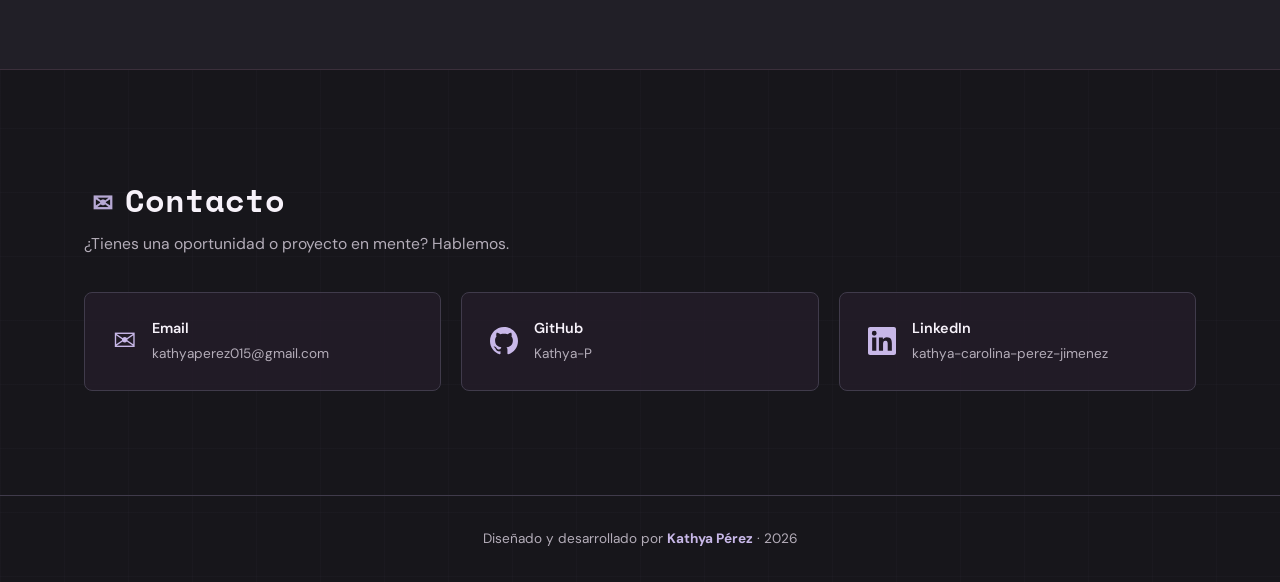
==== commit 8b0a9e24: "changes: Add favicon and update index.html, script.js, and styles.css" ====
--- a/index.html
+++ b/index.html
@@ -9,7 +9,7 @@
   <link rel="shortcut icon" href="favicon.svg" />
   <link rel="preconnect" href="https://fonts.googleapis.com" />
   <link rel="preconnect" href="https://fonts.gstatic.com" crossorigin />
-  <link href="https://fonts.googleapis.com/css2?family=Inter:wght@300;400;500;600;700;800&family=Fira+Code:wght@400;500&display=swap" rel="stylesheet" />
+  <link href="https://fonts.googleapis.com/css2?family=DM+Sans:wght@400;500;600;700&family=Space+Mono:wght@400;700&display=swap" rel="stylesheet" />
   <link rel="stylesheet" href="styles.css" />
 </head>
 <body>
@@ -19,6 +19,7 @@
     <div class="nav-container">
       <a href="#inicio" class="nav-logo">KP<span>.</span></a>
       <div class="nav-right">
+        <button class="theme-toggle" id="themeToggle" type="button" aria-label="Cambiar a modo claro" title="Cambiar tema">☼</button>
         <button class="lang-toggle" id="langToggle" title="Switch language">EN</button>
         <button class="nav-toggle" id="navToggle" aria-label="Abrir menú">
           <span></span><span></span><span></span>
@@ -28,7 +29,6 @@
         <li><a href="#sobre-mi"     data-i18n="nav-about">Sobre mí</a></li>
         <li><a href="#habilidades"  data-i18n="nav-skills">Habilidades</a></li>
         <li><a href="#proyectos"    data-i18n="nav-projects">Proyectos</a></li>
-        <li><a href="#trayectoria"  data-i18n="nav-timeline">Trayectoria</a></li>
         <li><a href="#certificados" data-i18n="nav-certs">Certificados</a></li>
         <li><a href="#contacto" class="nav-cta" data-i18n="nav-contact">Contacto</a></li>
       </ul>
@@ -43,7 +43,7 @@
 
         <!-- TEXT -->
         <div class="hero-content">
-          <p class="hero-greeting" data-i18n="greeting">// hola, soy</p>
+          <p class="hero-greeting" data-i18n="greeting"><span class="emoji-mark" aria-hidden="true">✦</span> // hola, soy</p>
           <h1 class="hero-name" data-text="Kathya Pérez">Kathya Pérez</h1>
           <h2 class="hero-role">Full Stack Developer<span class="cursor">|</span></h2>
           <p class="hero-description" data-i18n="hero-desc">
@@ -53,7 +53,7 @@
           <div class="hero-highlights reveal" data-dir="left">
             <span class="hero-pill" data-i18n="hero-pill-role">Objetivo: Full Stack Developer Junior</span>
             <span class="hero-pill" data-i18n="hero-pill-stack">Stack: Java · C# · JavaScript · Vue/React</span>
-            <span class="hero-pill" data-i18n="hero-pill-availability">Disponibilidad: Prácticas / remoto</span>
+            <span class="hero-pill" data-i18n="hero-pill-availability"><span class="emoji-mark" aria-hidden="true">✿</span> Disponibilidad: Prácticas / remoto</span>
           </div>
 
           <div class="hero-actions">
@@ -84,6 +84,11 @@
             <span class="photo-bracket photo-bracket--left">&lt;</span>
             <span class="photo-bracket photo-bracket--right">&gt;</span>
             <img src="foto.png" alt="Kathya Pérez" class="hero-photo" />
+            <span class="photo-label photo-label--top" aria-hidden="true">JAVA / API</span>
+            <span class="photo-label photo-label--bottom" aria-hidden="true">UI / CODE</span>
+            <span class="photo-status" aria-hidden="true"><i></i> disponible</span>
+            <span class="photo-cross photo-cross--one" aria-hidden="true"></span>
+            <span class="photo-dots photo-dots--one" aria-hidden="true"></span>
           </div>
         </div>
 
@@ -102,24 +107,24 @@
       <h2 class="section-title" data-i18n="about-title">Sobre mí</h2>
       <div class="about-grid">
         <div class="about-text reveal">
-          <p data-i18n="about-p1">Tengo 20 años y soy estudiante de <strong>Ingeniería en Desarrollo de Software</strong> en la Universidad Católica de El Salvador. Me interesa construir soluciones completas: APIs limpias, sistemas seguros y experiencias web atractivas con enfoque en calidad y escalabilidad.</p>
-          <p data-i18n="about-p2">Tengo experiencia práctica con <strong>Java (Spring Boot), C# (.NET) y PHP</strong> en backend, y con <strong>HTML, CSS, JavaScript, Vue.js, React y Bootstrap</strong> en frontend. Esto me permite comprender proyectos completos de extremo a extremo.</p>
-          <p data-i18n="about-p3">Siempre estoy aprendiendo algo nuevo. Actualmente profundizando en arquitectura de software, seguridad web y buenas prácticas de desarrollo.</p>
+          <p data-i18n="about-p1">Soy estudiante de <strong>Ingeniería en Desarrollo de Software</strong> en UNICAES. Me gusta crear APIs, sistemas de gestión y experiencias web funcionales.</p>
+          <p data-i18n="about-p2">Trabajo con <strong>Java, Spring Boot, C#/.NET y PHP</strong> en backend, además de JavaScript, Vue, React y Bootstrap en frontend.</p>
+          <p data-i18n="about-p3">Actualmente profundizo en arquitectura, seguridad web y buenas prácticas de desarrollo.</p>
           <div class="about-info">
             <div class="about-info-item">
-              <span class="label" data-i18n="label-location">📍 Ubicación</span>
+              <span class="label label-location" data-i18n="label-location">Ubicación</span>
               <span data-i18n="val-location">El Salvador</span>
             </div>
             <div class="about-info-item">
-              <span class="label" data-i18n="label-uni">🎓 Universidad</span>
+              <span class="label label-uni" data-i18n="label-uni">Universidad</span>
               <span data-i18n="val-uni">UNICAES · Ing. en Desarrollo de Software (2024 – presente)</span>
             </div>
             <div class="about-info-item">
-              <span class="label" data-i18n="label-langs">🌐 Idiomas</span>
+              <span class="label label-langs" data-i18n="label-langs">Idiomas</span>
               <span data-i18n="val-langs">Español (nativo) · Inglés B1</span>
             </div>
             <div class="about-info-item">
-              <span class="label" data-i18n="label-avail">💼 Disponibilidad</span>
+              <span class="label label-avail" data-i18n="label-avail">Disponibilidad</span>
               <span data-i18n="val-avail">Prácticas profesionales / trabajo remoto</span>
             </div>
           </div>
@@ -136,34 +141,34 @@
         <div class="skill-category reveal">
           <h3 data-i18n="skill-cat-langs">Lenguajes</h3>
           <div class="skill-tags">
-            <span class="tag" data-level="78%">C#</span><span class="tag" data-level="72%">PHP</span><span class="tag" data-level="76%">JavaScript</span>
-            <span class="tag" data-level="80%">HTML5</span><span class="tag" data-level="78%">CSS3</span><span class="tag" data-level="74%">SQL</span>
-            <span class="tag" data-level="58%">Python</span>
+            <span class="tag">C#</span><span class="tag">PHP</span><span class="tag">JavaScript</span>
+            <span class="tag">HTML5</span><span class="tag">CSS3</span><span class="tag">SQL</span>
+            <span class="tag">Python</span>
           </div>
         </div>
         <div class="skill-category reveal">
           <h3 data-i18n="skill-cat-fw">Frameworks &amp; Librerías</h3>
           <div class="skill-tags">
-            <span class="tag" data-level="82%">Spring Boot</span><span class="tag" data-level="68%">Vue.js</span>
-            <span class="tag" data-level="70%">React</span><span class="tag" data-level="75%">Bootstrap 5</span>
-            <span class="tag" data-level="78%">.NET</span>
+            <span class="tag">Spring Boot</span><span class="tag">Vue.js</span>
+            <span class="tag">React</span><span class="tag">Bootstrap 5</span>
+            <span class="tag">.NET</span>
           </div>
         </div>
         <div class="skill-category reveal">
           <h3 data-i18n="skill-cat-db">Bases de Datos</h3>
           <div class="skill-tags">
-            <span class="tag" data-level="76%">MySQL</span><span class="tag" data-level="74%">SQL Server</span>
-            <span class="tag" data-level="60%">Oracle</span><span class="tag" data-level="66%">MariaDB</span>
-            <span class="tag" data-level="70%">PostgreSQL</span>
+            <span class="tag">MySQL</span><span class="tag">SQL Server</span>
+            <span class="tag">Oracle</span><span class="tag">MariaDB</span>
+            <span class="tag">PostgreSQL</span>
           </div>
         </div>
         <div class="skill-category reveal">
           <h3 data-i18n="skill-cat-tools">Herramientas &amp; Otros</h3>
           <div class="skill-tags">
-            <span class="tag" data-level="80%">Git</span><span class="tag" data-level="88%">VS Code</span>
-            <span class="tag" data-level="80%">Visual Studio</span><span class="tag" data-level="68%">Linux / Bash</span>
-            <span class="tag" data-level="64%">Apache</span><span class="tag" data-level="62%">Nginx</span>
-            <span class="tag" data-level="84%">REST APIs</span><span class="tag" data-level="78%">MVC</span>
+            <span class="tag">Git</span><span class="tag">VS Code</span>
+            <span class="tag">Visual Studio</span><span class="tag">Linux / Bash</span>
+            <span class="tag">Apache</span><span class="tag">Nginx</span>
+            <span class="tag">REST APIs</span><span class="tag">MVC</span>
           </div>
         </div>
       </div>
@@ -374,54 +379,29 @@
           </div>
         </article>
 
+        <article class="project-card reveal" data-tech="java backend fullstack">
+          <div class="project-header">
+            <div>
+              <p class="project-kicker">Java 21 · Spring Boot · PostgreSQL</p>
+              <h3 data-i18n="proj-oportunidades-title">Oportunidades — Gestión Académica</h3>
+            </div>
+            <div class="project-links">
+              <a href="https://github.com/Kathya-P/Oportunidades" target="_blank" rel="noopener" aria-label="GitHub">
+                <svg xmlns="http://www.w3.org/2000/svg" viewBox="0 0 24 24" fill="currentColor" width="20" height="20"><path d="M12 0C5.37 0 0 5.37 0 12c0 5.3 3.438 9.8 8.205 11.385.6.113.82-.258.82-.577 0-.285-.01-1.04-.015-2.04-3.338.724-4.042-1.61-4.042-1.61-.546-1.387-1.332-1.756-1.332-1.756-1.09-.745.083-.729.083-.729 1.205.084 1.838 1.236 1.838 1.236 1.07 1.835 2.807 1.305 3.492.998.108-.776.418-1.305.762-1.605-2.665-.3-5.466-1.332-5.466-5.93 0-1.31.465-2.38 1.235-3.22-.135-.303-.54-1.523.105-3.176 0 0 1.005-.322 3.3 1.23.96-.267 1.98-.399 3-.405 1.02.006 2.04.138 3 .405 2.28-1.552 3.285-1.23 3.285-1.23.645 1.653.24 2.873.12 3.176.765.84 1.23 1.91 1.23 3.22 0 4.61-2.805 5.625-5.475 5.92.42.36.81 1.096.81 2.22 0 1.606-.015 2.896-.015 3.286 0 .315.21.69.825.57C20.565 21.795 24 17.295 24 12c0-6.63-5.37-12-12-12z"/></svg>
+              </a>
+              <a href="https://oportunidadesfgk.onrender.com" target="_blank" rel="noopener" aria-label="Demo">
+                <svg xmlns="http://www.w3.org/2000/svg" viewBox="0 0 24 24" fill="currentColor" width="20" height="20"><path d="M14 3a1 1 0 0 1 1-1h6a1 1 0 1 1 1 1v6a1 1 0 1 1-2 0V5.414l-9.293 9.293a1 1 0 0 1-1.414-1.414L18.586 4H15a1 1 0 0 1-1-1zM3 7a2 2 0 0 1 2-2h5a1 1 0 1 1 0 2H5v12h12v-5a1 1 0 1 1 2 0v5a2 2 0 0 1-2 2H5a2 2 0 0 1-2-2V7z"/></svg>
+              </a>
+            </div>
+          </div>
+          <p data-i18n="proj-oportunidades-desc">Plataforma web para gestionar estudiantes, docentes, grupos y períodos escolares. Registra asistencias con códigos de barras, genera reportes y detecta riesgos de ausentismo mediante dashboards y estadísticas.</p>
+          <div class="project-tags">
+            <span>Java 21</span><span>Spring Boot</span><span>Thymeleaf</span><span>Spring Security</span><span>PostgreSQL</span><span>Supabase</span><span>Docker</span>
+          </div>
+        </article>
+
       </div>
       <p class="projects-empty" id="projectsEmpty" data-i18n="projects-empty">No hay proyectos para ese filtro por ahora.</p>
-    </div>
-  </section>
-
-  <!-- ===== TRAYECTORIA ===== -->
-  <section class="section section-alt" id="trayectoria">
-    <div class="container">
-      <h2 class="section-title" data-i18n="timeline-title">Trayectoria</h2>
-      <p class="section-subtitle" data-i18n="timeline-subtitle">Evolución de aprendizaje, proyectos y crecimiento técnico.</p>
-
-      <div class="timeline-roadmap">
-        <article class="timeline-step reveal" data-dir="left">
-          <div class="timeline-step-head">
-            <span class="timeline-step-year">2024</span>
-            <span class="timeline-step-dot" aria-hidden="true"></span>
-          </div>
-          <h3 data-i18n="timeline-1-title">Inicio de Ingeniería en Software</h3>
-          <p data-i18n="timeline-1-desc">Comienzo formal en UNICAES, consolidando fundamentos de programación, arquitectura y bases de datos.</p>
-        </article>
-
-        <article class="timeline-step reveal" data-dir="right">
-          <div class="timeline-step-head">
-            <span class="timeline-step-year">2024</span>
-            <span class="timeline-step-dot" aria-hidden="true"></span>
-          </div>
-          <h3 data-i18n="timeline-2-title">Primeras certificaciones técnicas</h3>
-          <p data-i18n="timeline-2-desc">Back-End, Front-End y soporte IT; fortaleciendo el perfil para proyectos reales y trabajo en equipo.</p>
-        </article>
-
-        <article class="timeline-step reveal" data-dir="left">
-          <div class="timeline-step-head">
-            <span class="timeline-step-year">2025</span>
-            <span class="timeline-step-dot" aria-hidden="true"></span>
-          </div>
-          <h3 data-i18n="timeline-3-title">Sistema de Reclutamiento en C#</h3>
-          <p data-i18n="timeline-3-desc">Desarrollo de solución de escritorio con WinForms y SQL Server para evaluación y comparación de candidatos.</p>
-        </article>
-
-        <article class="timeline-step reveal" data-dir="right">
-          <div class="timeline-step-head">
-            <span class="timeline-step-year">2026</span>
-            <span class="timeline-step-dot" aria-hidden="true"></span>
-          </div>
-          <h3 data-i18n="timeline-4-title">EventSphere y portafolio técnico</h3>
-          <p data-i18n="timeline-4-desc">Implementación de plataforma full stack con Spring Boot, despliegue en Railway y mejora continua del portafolio.</p>
-        </article>
-      </div>
     </div>
   </section>
 
@@ -643,7 +623,7 @@
       <p class="section-subtitle" data-i18n="contact-subtitle">¿Tienes una oportunidad o proyecto en mente? Hablemos.</p>
       <div class="contact-grid">
         <a href="mailto:kathyaperez015@gmail.com" class="contact-card reveal">
-          <span class="contact-icon">✉️</span>
+          <span class="contact-icon" aria-hidden="true">✉</span>
           <div>
             <h3>Email</h3>
             <p>kathyaperez015@gmail.com</p>
--- a/styles.css
+++ b/styles.css
@@ -1297,3 +1297,867 @@
   .photo-ring--3 { width: 198px; height: 198px; }
   .photo-bracket { font-size: 1.6rem; }
 }
+
+/* ===== MINIMAL TECH REDESIGN ===== */
+:root {
+  --bg: #0b0e0d;
+  --bg-alt: #101412;
+  --bg-card: #121715;
+  --accent: #c8f04a;
+  --accent-dark: #a4cc2e;
+  --accent-glow: rgba(200, 240, 74, 0.12);
+  --accent2: #ff9e64;
+  --text: #edf2e9;
+  --text-muted: #89948b;
+  --border: #28302b;
+  --border-bright: #465246;
+  --radius: 2px;
+  --radius-sm: 2px;
+  --shadow: 0 18px 50px rgba(0, 0, 0, 0.22);
+  --transition: 180ms ease;
+}
+
+html { background: var(--bg); }
+
+body {
+  font-family: 'DM Sans', sans-serif;
+  background-color: var(--bg);
+  background-image:
+    linear-gradient(rgba(200, 240, 74, 0.025) 1px, transparent 1px),
+    linear-gradient(90deg, rgba(200, 240, 74, 0.025) 1px, transparent 1px);
+  background-size: 64px 64px;
+  color: var(--text);
+  line-height: 1.65;
+}
+
+.container { max-width: 1160px; }
+.section { padding: 104px 0; }
+.section-alt {
+  background-color: var(--bg-alt);
+  background-image: none;
+  border-top: 1px solid rgba(200, 240, 74, 0.08);
+  border-bottom: 1px solid rgba(200, 240, 74, 0.08);
+}
+
+.section-title {
+  font-family: 'Space Mono', monospace;
+  font-size: clamp(1.55rem, 3vw, 2rem);
+  letter-spacing: 0;
+  margin-bottom: 42px;
+}
+
+.section-title::before { content: '// '; color: var(--accent); opacity: 1; }
+.section-title::after {
+  bottom: -12px;
+  height: 1px;
+  background: var(--accent);
+  box-shadow: none;
+}
+.section-subtitle { color: var(--text-muted); font-size: 0.98rem; }
+
+.nav { padding: 20px 0; }
+.nav.scrolled {
+  background: rgba(11, 14, 13, 0.92);
+  backdrop-filter: blur(16px);
+  box-shadow: 0 1px 0 var(--border);
+}
+.nav-logo {
+  font-family: 'Space Mono', monospace;
+  font-size: 1.15rem;
+  letter-spacing: 0;
+}
+.nav-logo span { color: var(--accent); text-shadow: none; }
+.nav-links { gap: 25px; }
+.nav-links a {
+  font-size: 0.78rem;
+  letter-spacing: 0.04em;
+  text-transform: uppercase;
+}
+.nav-links a:hover, .nav-links a.active { color: var(--accent); text-shadow: none; }
+.nav-cta {
+  background: transparent !important;
+  color: var(--accent) !important;
+  border: 1px solid var(--accent);
+  padding: 7px 15px;
+}
+.nav-cta:hover { background: var(--accent) !important; color: var(--bg) !important; }
+.lang-toggle {
+  width: 46px;
+  min-width: 46px;
+  border: 1px solid var(--border-bright);
+  color: var(--text-muted);
+  border-radius: 2px;
+  font-family: 'Space Mono', monospace;
+  text-shadow: none;
+  box-shadow: none;
+}
+.lang-toggle:hover { background: var(--accent); color: var(--bg); box-shadow: none; }
+
+.hero { min-height: 820px; }
+.hero-bg { display: none; }
+.hero-wrapper { gap: 92px; padding-top: 86px; }
+.hero-content { position: relative; }
+.hero-content::before {
+  content: '';
+  position: absolute;
+  top: 4px;
+  left: -24px;
+  width: 2px;
+  height: 72px;
+  background: var(--accent);
+}
+.hero-greeting {
+  color: var(--accent);
+  font-family: 'Space Mono', monospace;
+  font-size: 0.78rem;
+  letter-spacing: 0.08em;
+  text-shadow: none;
+}
+.hero-name {
+  font-size: clamp(3rem, 7vw, 5.7rem);
+  font-weight: 700;
+  letter-spacing: -0.07em;
+  text-shadow: none;
+}
+.hero-name::before, .hero-name::after { display: none; }
+.hero-role {
+  color: var(--accent);
+  font-family: 'Space Mono', monospace;
+  font-size: clamp(1rem, 2vw, 1.25rem);
+  text-shadow: none;
+}
+.hero-description { color: var(--text-muted); max-width: 580px; font-size: 1rem; }
+.hero-pill {
+  border: 1px solid var(--border-bright);
+  background: rgba(200, 240, 74, 0.04);
+  color: var(--text-muted);
+  border-radius: 2px;
+  font-family: 'Space Mono', monospace;
+  font-size: 0.68rem;
+}
+.btn {
+  border-radius: 2px;
+  font-size: 0.82rem;
+  letter-spacing: 0.02em;
+}
+.btn-primary {
+  background: var(--accent);
+  color: var(--bg);
+  border-color: var(--accent);
+  box-shadow: none;
+}
+.btn-primary::before { display: none; }
+.btn-primary:hover { background: #e0ff75; color: var(--bg); box-shadow: none; transform: translateY(-2px); }
+.btn-outline { color: var(--text); border-color: var(--border-bright); }
+.btn-outline:hover { border-color: var(--accent); color: var(--accent); box-shadow: none; }
+.btn-cv { color: var(--accent2); border-color: rgba(255, 158, 100, 0.5); }
+.btn-cv:hover { color: var(--accent2); background: rgba(255, 158, 100, 0.08); box-shadow: none; }
+.hero-social { gap: 18px; }
+.hero-social a:hover { color: var(--accent); }
+
+.photo-frame { width: 380px; height: 380px; }
+.photo-ring { border-radius: 12px; transform: translate(-50%, -50%) rotate(45deg); }
+.photo-ring--1 { width: 272px; height: 272px; border-color: rgba(200, 240, 74, 0.4); box-shadow: none; }
+.photo-ring--2 { width: 320px; height: 320px; border-color: rgba(200, 240, 74, 0.18); box-shadow: none; }
+.photo-ring--3 { width: 368px; height: 368px; border-color: rgba(200, 240, 74, 0.1); }
+.photo-bracket { display: none; }
+.hero-photo {
+  width: 258px;
+  height: 258px;
+  border-radius: 12px;
+  filter: grayscale(0.2) saturate(0.8) contrast(1.05);
+  box-shadow: 0 0 0 1px rgba(200, 240, 74, 0.3);
+}
+
+.skills-grid { gap: 42px 28px; }
+.skill-category { border-top: 1px solid var(--border); padding-top: 16px; }
+.skill-category h3 {
+  color: var(--accent);
+  font-family: 'Space Mono', monospace;
+  font-size: 0.7rem;
+  text-shadow: none;
+}
+.tag {
+  background: transparent;
+  border-color: var(--border);
+  border-radius: 2px;
+  color: var(--text-muted);
+  font-family: 'Space Mono', monospace;
+  font-size: 0.7rem;
+}
+.tag::before { display: none; }
+.tag:hover { color: var(--accent); border-color: var(--accent); background: transparent; }
+.tag--soft { background: rgba(255, 158, 100, 0.05); color: var(--accent2); border-color: rgba(255, 158, 100, 0.25); }
+.tag--soft:hover { color: var(--accent2); border-color: var(--accent2); }
+.skills-grid .tag[data-level]:hover, .skills-grid .tag[data-level]:focus-visible {
+  color: var(--accent);
+  background: rgba(200, 240, 74, 0.06);
+  border-color: var(--accent);
+  box-shadow: none;
+}
+.skills-grid .tag[data-level]::after { background: var(--accent); border-color: var(--accent); box-shadow: none; }
+
+.projects-grid { gap: 14px; }
+.project-card {
+  background: rgba(18, 23, 21, 0.72);
+  border-color: var(--border);
+  border-radius: 2px;
+  padding: 22px;
+  box-shadow: none;
+}
+.project-card:hover {
+  border-color: var(--accent);
+  box-shadow: inset 3px 0 0 var(--accent);
+  transform: translateY(-2px);
+}
+.project-kicker { color: var(--accent); font-family: 'Space Mono', monospace; letter-spacing: 0.1em; }
+.project-card h3 { font-size: 1rem; }
+.project-card p { color: var(--text-muted); font-size: 0.88rem; }
+.project-links { gap: 8px; }
+.project-links a { border-radius: 2px; border-color: var(--border); }
+.project-links a:hover { color: var(--accent); border-color: var(--accent); background: transparent; }
+.project-tags span { border-radius: 2px; background: transparent; border-color: var(--border); font-family: 'Space Mono', monospace; }
+.filter-chip {
+  border-radius: 2px;
+  background: transparent;
+  border-color: var(--border);
+  color: var(--text-muted);
+}
+.filter-chip:hover { color: var(--accent); border-color: var(--accent); transform: none; }
+.filter-chip.is-active { background: var(--accent); color: var(--bg); border-color: var(--accent); box-shadow: none; }
+
+.timeline-roadmap { gap: 14px; }
+.timeline-roadmap::before { background: var(--border); }
+.timeline-step {
+  background: transparent;
+  border-color: var(--border);
+  border-radius: 2px;
+  padding: 20px;
+}
+.timeline-step:hover { border-color: var(--accent); box-shadow: none; }
+.timeline-step-year { color: var(--accent); font-family: 'Space Mono', monospace; }
+.timeline-step-dot { background: var(--accent); box-shadow: none; }
+.timeline-step p { color: var(--text-muted); }
+
+.cert-card, .contact-card {
+  background: rgba(18, 23, 21, 0.72);
+  border-color: var(--border);
+  border-radius: 2px;
+}
+.cert-card:hover, .contact-card:hover { border-color: var(--accent); box-shadow: none; }
+.cert-img-wrap { border-radius: 2px; border-color: var(--accent); box-shadow: var(--shadow); }
+.cert-link-badge { color: var(--accent); font-family: 'Space Mono', monospace; }
+.contact-card::after { background: var(--accent); }
+.contact-icon { color: var(--accent); }
+.footer { border-color: var(--border); }
+.spotlight { display: none; }
+.reveal { transform: translateY(16px); }
+.reveal[data-dir="left"], .reveal[data-dir="right"] { transform: translateY(16px); }
+.reveal[data-dir="scale"] { transform: translateY(16px); }
+.reveal.visible { transform: none; }
+
+@media (max-width: 768px) {
+  .section { padding: 76px 0; }
+  .hero { min-height: auto; padding: 90px 0 64px; }
+  .hero-wrapper { gap: 42px; padding-top: 32px; }
+  .hero-content::before { left: 50%; top: -24px; width: 48px; height: 2px; transform: translateX(-50%); }
+  .photo-frame { width: 260px; height: 260px; }
+  .hero-photo { width: 174px; height: 174px; }
+  .photo-ring--1 { width: 186px; height: 186px; }
+  .photo-ring--2 { width: 220px; height: 220px; }
+  .photo-ring--3 { width: 250px; height: 250px; }
+  .nav-links { background: rgba(11, 14, 13, 0.98); backdrop-filter: blur(16px); }
+  .nav-cta { margin: 8px 24px !important; }
+}
+
+@media (max-width: 480px) {
+  .hero-name { font-size: 2.9rem; }
+  .photo-frame { width: 220px; height: 220px; }
+  .hero-photo { width: 148px; height: 148px; }
+  .photo-ring--1 { width: 158px; height: 158px; }
+  .photo-ring--2 { width: 186px; height: 186px; }
+  .photo-ring--3 { width: 212px; height: 212px; }
+}
+
+/* ===== SOFT TECH GIRLIE THEME ===== */
+:root {
+  --bg: #17161b;
+  --bg-alt: #211f27;
+  --bg-card: #282530;
+  --accent: #c8b8e8;
+  --accent-dark: #a995d2;
+  --accent-glow: rgba(200, 184, 232, 0.14);
+  --accent2: #e2a9bd;
+  --text: #f7f2fa;
+  --text-muted: #b4adb9;
+  --border: #403b4b;
+  --border-bright: #655b76;
+  --radius: 8px;
+  --radius-sm: 6px;
+  --shadow: 0 18px 50px rgba(8, 4, 10, 0.28);
+  --transition: 180ms ease;
+}
+
+body {
+  background-color: var(--bg);
+  background-image:
+    linear-gradient(rgba(200, 184, 232, 0.025) 1px, transparent 1px),
+    linear-gradient(90deg, rgba(200, 184, 232, 0.025) 1px, transparent 1px);
+  background-size: 64px 64px;
+}
+
+.section-alt {
+  background-color: var(--bg-alt);
+  border-color: rgba(243, 166, 200, 0.12);
+}
+
+.section-title::before { color: var(--accent); }
+.section-title::after { background: var(--accent); }
+
+.nav.scrolled { background: rgba(23, 19, 27, 0.92); }
+.nav-logo span { color: var(--accent); }
+.nav-links a:hover, .nav-links a.active { color: var(--accent); }
+.nav-cta { color: var(--accent) !important; border-color: var(--accent); }
+.nav-cta:hover { background: var(--accent) !important; color: var(--bg) !important; }
+
+.lang-toggle {
+  color: var(--accent);
+  border-color: var(--border-bright);
+  background: rgba(243, 166, 200, 0.06);
+}
+.lang-toggle:hover { background: var(--accent); color: var(--bg); }
+
+.theme-toggle {
+  width: 34px;
+  height: 34px;
+  display: inline-flex;
+  align-items: center;
+  justify-content: center;
+  border: 1px solid var(--border-bright);
+  border-radius: 50%;
+  background: rgba(200, 184, 232, 0.07);
+  color: var(--accent);
+  font-size: 1rem;
+  line-height: 1;
+  cursor: pointer;
+  transition: color var(--transition), background var(--transition), transform var(--transition), border-color var(--transition);
+}
+
+.theme-toggle:hover {
+  background: var(--accent);
+  border-color: var(--accent);
+  color: var(--bg);
+  transform: rotate(12deg) translateY(-1px);
+}
+
+.hero-bg {
+  display: block;
+  background:
+    radial-gradient(ellipse 45% 55% at 80% 35%, rgba(200, 184, 232, 0.1), transparent 70%),
+    radial-gradient(ellipse 35% 40% at 10% 85%, rgba(226, 169, 189, 0.06), transparent 70%);
+}
+.hero-bg::before, .hero-bg::after { display: none; }
+.hero-content::before { background: var(--accent); }
+.hero-greeting, .hero-role { color: var(--accent); }
+.hero-name { color: var(--text); }
+.hero-description { color: var(--text-muted); }
+.hero-pill {
+  border-color: rgba(200, 184, 232, 0.3);
+  background: rgba(200, 184, 232, 0.07);
+  color: #e5dcf5;
+}
+.hero-social a:hover { color: var(--accent); }
+
+.photo-frame { width: 380px; height: 380px; }
+.photo-ring { border-radius: 24px; transform: translate(-50%, -50%) rotate(8deg); }
+.photo-ring--1 { border-color: rgba(200, 184, 232, 0.55); }
+.photo-ring--2 { border-color: rgba(226, 169, 189, 0.28); transform: translate(-50%, -50%) rotate(-8deg); }
+.photo-ring--3 { border-color: rgba(200, 184, 232, 0.14); transform: translate(-50%, -50%) rotate(8deg); }
+.hero-photo {
+  border-radius: 24px;
+  filter: saturate(0.88) contrast(1.03);
+  box-shadow: 0 0 0 1px rgba(200, 184, 232, 0.35), 0 18px 42px rgba(8, 4, 10, 0.35);
+}
+
+.photo-label,
+.photo-status {
+  position: absolute;
+  z-index: 3;
+  padding: 7px 10px;
+  border: 1px solid var(--border-bright);
+  background: rgba(23, 22, 27, 0.9);
+  color: var(--accent);
+  font-family: 'Space Mono', monospace;
+  font-size: 0.6rem;
+  letter-spacing: 0.08em;
+  box-shadow: 0 8px 22px rgba(8, 4, 10, 0.18);
+}
+
+.photo-label--top {
+  top: 28px;
+  right: 18px;
+  transform: rotate(5deg);
+}
+
+.photo-label--bottom {
+  bottom: 20px;
+  left: 18px;
+  color: var(--accent2);
+  transform: rotate(-5deg);
+}
+
+.photo-status {
+  right: 12px;
+  bottom: 12px;
+  border-color: rgba(226, 169, 189, 0.35);
+  color: var(--text-muted);
+  font-family: 'DM Sans', sans-serif;
+  letter-spacing: 0.02em;
+  text-transform: lowercase;
+}
+
+.photo-status i {
+  display: inline-block;
+  width: 6px;
+  height: 6px;
+  margin-right: 6px;
+  border-radius: 50%;
+  background: #a8d5b0;
+  box-shadow: 0 0 0 3px rgba(168, 213, 176, 0.12);
+}
+
+.btn-primary { background: var(--accent); color: var(--bg); border-color: var(--accent); }
+.btn-primary:hover { background: #ffc4dc; color: var(--bg); }
+.btn-outline:hover { color: var(--accent); border-color: var(--accent); }
+.btn-cv { color: var(--accent2); border-color: rgba(201, 184, 245, 0.5); }
+.btn-cv:hover { color: var(--accent2); background: rgba(201, 184, 245, 0.1); }
+
+.skill-category { border-color: var(--border); }
+.skill-category h3, .project-kicker, .cert-link-badge { color: var(--accent); }
+.tag:hover, .skills-grid .tag[data-level]:hover, .skills-grid .tag[data-level]:focus-visible {
+  color: var(--accent);
+  border-color: var(--accent);
+  background: rgba(200, 184, 232, 0.07);
+  box-shadow: none;
+}
+.tag--soft { color: var(--accent2); border-color: rgba(201, 184, 245, 0.3); background: rgba(201, 184, 245, 0.06); }
+.tag--soft:hover { color: var(--accent2); border-color: var(--accent2); }
+.skills-grid .tag[data-level]::after { background: var(--accent); border-color: var(--accent); color: var(--bg); }
+
+.project-card, .cert-card, .contact-card, .timeline-step {
+  background: rgba(37, 29, 42, 0.78);
+  border-color: var(--border);
+  border-radius: var(--radius);
+}
+.project-card:hover, .cert-card:hover, .contact-card:hover, .timeline-step:hover {
+  border-color: var(--accent);
+  box-shadow: 0 14px 32px rgba(8, 4, 10, 0.2);
+}
+.project-links a:hover { color: var(--accent); border-color: var(--accent); background: rgba(200, 184, 232, 0.07); }
+.project-tags span { border-color: var(--border); background: rgba(255, 244, 248, 0.025); }
+.filter-chip:hover { color: var(--accent); border-color: var(--accent); }
+.filter-chip.is-active { background: var(--accent); color: var(--bg); border-color: var(--accent); }
+
+.timeline-roadmap::before { background: var(--border); }
+.timeline-step-year, .timeline-step-dot, .contact-icon { color: var(--accent); }
+.timeline-step-dot { background: var(--accent); }
+.contact-card::after { background: var(--accent); }
+.cert-img-wrap { border-color: var(--accent); }
+.footer strong { color: var(--accent); }
+
+.about-info-item .label {
+  display: inline-flex;
+  align-items: center;
+  gap: 9px;
+}
+
+.about-info-item .label::before {
+  color: var(--accent);
+  font-family: 'Space Mono', monospace;
+  font-size: 0.68rem;
+  letter-spacing: 0.04em;
+}
+
+.label-location::before { content: '01'; }
+.label-uni::before { content: '02'; }
+.label-langs::before { content: '03'; }
+.label-avail::before { content: '04'; }
+
+.photo-cross, .photo-dots {
+  position: absolute;
+  z-index: 3;
+  pointer-events: none;
+}
+
+.photo-cross { width: 16px; height: 16px; }
+.photo-cross::before, .photo-cross::after {
+  content: '';
+  position: absolute;
+  background: var(--accent);
+}
+.photo-cross::before { width: 16px; height: 1px; top: 7px; left: 0; }
+.photo-cross::after { width: 1px; height: 16px; top: 0; left: 7px; }
+.photo-cross--one { top: 8px; left: 28px; }
+
+.photo-dots--one {
+  width: 44px;
+  height: 28px;
+  left: 2px;
+  top: 54px;
+  opacity: 0.65;
+  background-image: radial-gradient(var(--accent2) 1.5px, transparent 1.5px);
+  background-size: 9px 9px;
+}
+
+/* ===== TIMELINE REFINEMENT ===== */
+.timeline-roadmap {
+  display: flex;
+  flex-direction: column;
+  gap: 0;
+  max-width: 820px;
+  margin: 0 auto;
+  padding: 8px 0 8px 82px;
+  counter-reset: timeline;
+  position: relative;
+}
+
+.timeline-roadmap::before {
+  top: 8px;
+  bottom: 8px;
+  left: 30px;
+  right: auto;
+  width: 1px;
+  height: auto;
+  background: linear-gradient(var(--accent), var(--border) 70%, transparent);
+}
+
+.timeline-step,
+.timeline-step:nth-child(even),
+.timeline-step:nth-child(odd) {
+  counter-increment: timeline;
+  display: block;
+  min-height: 142px;
+  padding: 0 0 38px;
+  background: transparent;
+  border: 0;
+  border-radius: 0;
+  transform: none;
+}
+
+.timeline-step::before {
+  content: '0' counter(timeline);
+  position: absolute;
+  left: -82px;
+  top: 0;
+  width: 60px;
+  color: var(--accent);
+  font: 0.7rem 'Space Mono', monospace;
+  letter-spacing: 0.08em;
+  text-align: right;
+}
+
+.timeline-step::after {
+  content: '';
+  position: absolute;
+  top: 2px;
+  left: -57px;
+  width: 9px;
+  height: 9px;
+  border: 2px solid var(--accent);
+  border-radius: 50%;
+  background: var(--bg-alt);
+  box-shadow: 0 0 0 6px var(--bg-alt);
+}
+
+.timeline-step:hover {
+  border: 0;
+  box-shadow: none;
+}
+
+.timeline-step-head {
+  display: block;
+  margin-bottom: 9px;
+}
+
+.timeline-step-year {
+  display: block;
+  color: var(--accent2);
+  font-size: 0.68rem;
+}
+
+.timeline-step-dot { display: none; }
+.timeline-step h3 { font-size: 1.05rem; margin-bottom: 6px; }
+.timeline-step p { max-width: 620px; line-height: 1.65; }
+
+@media (max-width: 768px) {
+  .nav-links { background: rgba(23, 19, 27, 0.98); }
+  .photo-frame { width: 260px; height: 260px; }
+  .photo-ring { border-radius: 18px; }
+  .photo-label { font-size: 0.54rem; }
+  .photo-label--top { top: 12px; right: 4px; }
+  .photo-label--bottom { bottom: 12px; left: 4px; }
+  .photo-status { right: 8px; bottom: -18px; font-size: 0.64rem; }
+  .photo-cross--one { left: 16px; }
+  .photo-dots--one { left: 12px; }
+  .timeline-roadmap { padding-left: 54px; }
+  .timeline-roadmap::before { left: 18px; }
+  .timeline-step::before { left: -54px; width: 38px; }
+  .timeline-step::after { left: -36px; }
+}
+
+/* ===== SUBTLE MOTION & MINIMAL MARKS ===== */
+.emoji-mark {
+  display: inline-block;
+  color: var(--accent2);
+  font-size: 0.9em;
+  animation: softTwinkle 3.8s ease-in-out infinite;
+}
+
+.hero-pill { animation: pillFloat 5s ease-in-out infinite; }
+.hero-pill:nth-child(2) { animation-delay: 0.7s; }
+.hero-pill:nth-child(3) { animation-delay: 1.4s; }
+.hero-pill .emoji-mark { margin-right: 3px; }
+
+@keyframes softTwinkle {
+  0%, 100% { opacity: 0.55; transform: scale(0.92) rotate(0deg); }
+  50% { opacity: 1; transform: scale(1.08) rotate(8deg); }
+}
+
+@keyframes pillFloat {
+  0%, 100% { transform: translateY(0); }
+  50% { transform: translateY(-3px); }
+}
+
+.photo-cross--one { animation: driftOne 5s ease-in-out infinite; }
+.photo-dots--one { animation: dotsBreathe 4s ease-in-out infinite; }
+
+@keyframes driftOne {
+  0%, 100% { transform: translate(0, 0) rotate(0deg); }
+  50% { transform: translate(3px, -4px) rotate(12deg); }
+}
+
+@keyframes dotsBreathe {
+  0%, 100% { opacity: 0.42; }
+  50% { opacity: 0.82; }
+}
+
+.photo-status i { animation: statusPulse 2.6s ease-in-out infinite; }
+
+@keyframes statusPulse {
+  0%, 100% { box-shadow: 0 0 0 3px rgba(168, 213, 176, 0.1); }
+  50% { box-shadow: 0 0 0 6px rgba(168, 213, 176, 0.03); }
+}
+
+.contact-icon { transition: transform var(--transition), color var(--transition); }
+.contact-card:hover .contact-icon { transform: translateY(-3px) rotate(-6deg); color: var(--accent2); }
+
+@media (prefers-reduced-motion: reduce) {
+  *, *::before, *::after {
+    animation-duration: 0.01ms !important;
+    animation-iteration-count: 1 !important;
+    scroll-behavior: auto !important;
+    transition-duration: 0.01ms !important;
+  }
+}
+
+/* ===== LIGHT THEME ===== */
+html[data-theme="light"] {
+  --bg: #eeeaf3;
+  --bg-alt: #e3dce9;
+  --bg-card: #faf7fc;
+  --accent: #8067a8;
+  --accent-dark: #674d8e;
+  --accent-glow: rgba(143, 120, 184, 0.14);
+  --accent2: #a45e7d;
+  --text: #2b2433;
+  --text-muted: #5f5568;
+  --border: #cfc3d8;
+  --border-bright: #a895b8;
+  --shadow: 0 18px 50px rgba(83, 61, 95, 0.16);
+}
+
+html[data-theme="light"] body {
+  background-color: var(--bg);
+  background-image:
+    linear-gradient(rgba(143, 120, 184, 0.045) 1px, transparent 1px),
+    linear-gradient(90deg, rgba(143, 120, 184, 0.045) 1px, transparent 1px);
+}
+
+html[data-theme="light"] .nav.scrolled { background: rgba(238, 234, 243, 0.94); }
+html[data-theme="light"] .nav-links { background: rgba(238, 234, 243, 0.98); }
+html[data-theme="light"] .hero-bg {
+  background:
+    radial-gradient(ellipse 45% 55% at 80% 35%, rgba(201, 184, 245, 0.2), transparent 70%),
+    radial-gradient(ellipse 35% 40% at 10% 85%, rgba(226, 169, 189, 0.12), transparent 70%);
+}
+html[data-theme="light"] .hero-pill { color: #514663; background: rgba(128, 103, 168, 0.1); border-color: rgba(128, 103, 168, 0.32); }
+html[data-theme="light"] .project-card,
+html[data-theme="light"] .cert-card,
+html[data-theme="light"] .contact-card,
+html[data-theme="light"] .timeline-step { background: rgba(255, 250, 253, 0.8); }
+html[data-theme="light"] .photo-label,
+html[data-theme="light"] .photo-status { background: rgba(250, 247, 252, 0.94); }
+html[data-theme="light"] .section-subtitle,
+html[data-theme="light"] .hero-description,
+html[data-theme="light"] .about-text p,
+html[data-theme="light"] .project-card p,
+html[data-theme="light"] .timeline-step p,
+html[data-theme="light"] .contact-card p { color: var(--text-muted); }
+html[data-theme="light"] .tag,
+html[data-theme="light"] .project-tags span,
+html[data-theme="light"] .filter-chip { color: #5f5568; border-color: var(--border); }
+html[data-theme="light"] .tag--soft { color: #80516b; background: rgba(164, 94, 125, 0.08); border-color: rgba(164, 94, 125, 0.3); }
+html[data-theme="light"] .skills-grid .tag[data-level] {
+  color: #4d4357;
+  background: #faf7fc;
+  border-color: #b9aac5;
+}
+html[data-theme="light"] .skills-grid .tag[data-level]:hover,
+html[data-theme="light"] .skills-grid .tag[data-level]:focus-visible {
+  color: #352b40;
+  background: #e8e0f0;
+  border-color: var(--accent);
+  box-shadow: 0 4px 14px rgba(83, 61, 95, 0.12);
+}
+html[data-theme="light"] .project-links a { color: #6a5c76; border-color: var(--border); }
+html[data-theme="light"] .btn-primary { color: #fffafd; }
+html[data-theme="light"] .filter-chip.is-active { color: #fffafd; }
+
+/* Skill tags keep a tactile visual response without showing made-up percentages. */
+.skills-grid .tag,
+.soft-skill-tags .tag {
+  cursor: default;
+  transition: color var(--transition), background var(--transition), border-color var(--transition), transform var(--transition), box-shadow var(--transition);
+}
+
+.skills-grid .tag:hover,
+.skills-grid .tag:focus-visible,
+.skills-grid .tag:active,
+.soft-skill-tags .tag:hover,
+.soft-skill-tags .tag:focus-visible,
+.soft-skill-tags .tag:active {
+  color: var(--accent);
+  background: var(--accent-glow);
+  border-color: var(--accent);
+  transform: translateY(-2px);
+  box-shadow: 0 7px 16px rgba(8, 4, 10, 0.14), 0 0 0 3px rgba(200, 184, 232, 0.08);
+}
+
+html[data-theme="light"] .skills-grid .tag:hover,
+html[data-theme="light"] .skills-grid .tag:focus-visible,
+html[data-theme="light"] .skills-grid .tag:active,
+html[data-theme="light"] .soft-skill-tags .tag:hover,
+html[data-theme="light"] .soft-skill-tags .tag:focus-visible,
+html[data-theme="light"] .soft-skill-tags .tag:active {
+  color: var(--accent-dark);
+  background: rgba(128, 103, 168, 0.12);
+  box-shadow: 0 7px 16px rgba(83, 61, 95, 0.12), 0 0 0 3px rgba(128, 103, 168, 0.08);
+}
+
+/* ===== FINAL LAYOUT POLISH ===== */
+.hero-wrapper {
+  align-items: center;
+  gap: clamp(48px, 8vw, 96px);
+}
+
+.hero-content { max-width: 620px; }
+.hero-description { max-width: 540px; }
+
+.hero-highlights {
+  align-items: center;
+  gap: 8px;
+  max-width: 560px;
+}
+
+.hero-pill {
+  padding: 6px 10px;
+  line-height: 1.35;
+}
+
+.hero-actions {
+  gap: 10px;
+  margin-bottom: 28px;
+}
+
+.hero-social { gap: 14px; }
+
+.section-title { margin-bottom: 36px; }
+.section-subtitle { max-width: 620px; margin-bottom: 36px; }
+.section-title::after { display: none; }
+
+.section-title::before {
+  display: inline-block;
+  width: 1.5em;
+  margin-right: 4px;
+  font-family: 'DM Sans', sans-serif;
+  font-size: 0.78em;
+  font-weight: 600;
+  text-align: center;
+  opacity: 0.9;
+}
+
+#sobre-mi .section-title::before { content: '✦'; }
+#habilidades .section-title::before { content: '◇'; }
+#proyectos .section-title::before { content: '⌘'; }
+#trayectoria .section-title::before { content: '↗'; }
+#certificados .section-title::before { content: '✧'; }
+#contacto .section-title::before { content: '✉'; }
+
+.skills-grid,
+.projects-grid,
+.contact-grid { align-items: stretch; }
+
+.skill-category {
+  min-height: 126px;
+}
+
+.project-card,
+.contact-card { min-height: 100%; }
+
+.project-card p { max-width: 58ch; }
+
+#proyectos { padding-bottom: 116px; }
+#trayectoria { padding-top: 116px; }
+
+.timeline-roadmap {
+  padding-left: 102px;
+}
+
+.timeline-roadmap::before {
+  display: block;
+  left: 34px;
+  background: linear-gradient(var(--accent), var(--border) 70%, transparent);
+}
+
+.timeline-step::before {
+  position: absolute;
+  left: -102px;
+  width: 60px;
+  margin-bottom: 0;
+  text-align: right;
+}
+
+.timeline-step::after {
+  display: block;
+  left: -77px;
+}
+
+.photo-label--top { top: 22px; right: 4px; }
+.photo-label--bottom { bottom: 18px; left: 4px; }
+.photo-status { right: 8px; bottom: -18px; }
+.photo-dots--one { left: 4px; top: 52px; }
+
+@media (max-width: 768px) {
+  .hero-wrapper { gap: 36px; }
+  .hero-content { max-width: 100%; }
+  .hero-highlights { max-width: 100%; }
+  .hero-actions { gap: 8px; }
+  .section-title { margin-bottom: 30px; }
+  .section-subtitle { margin-bottom: 28px; }
+  #proyectos { padding-bottom: 84px; }
+  #trayectoria { padding-top: 84px; }
+  .timeline-roadmap { padding-left: 66px; }
+  .timeline-roadmap::before { left: 20px; }
+  .timeline-step::before { left: -66px; width: 38px; }
+  .timeline-step::after { left: -47px; }
+}
